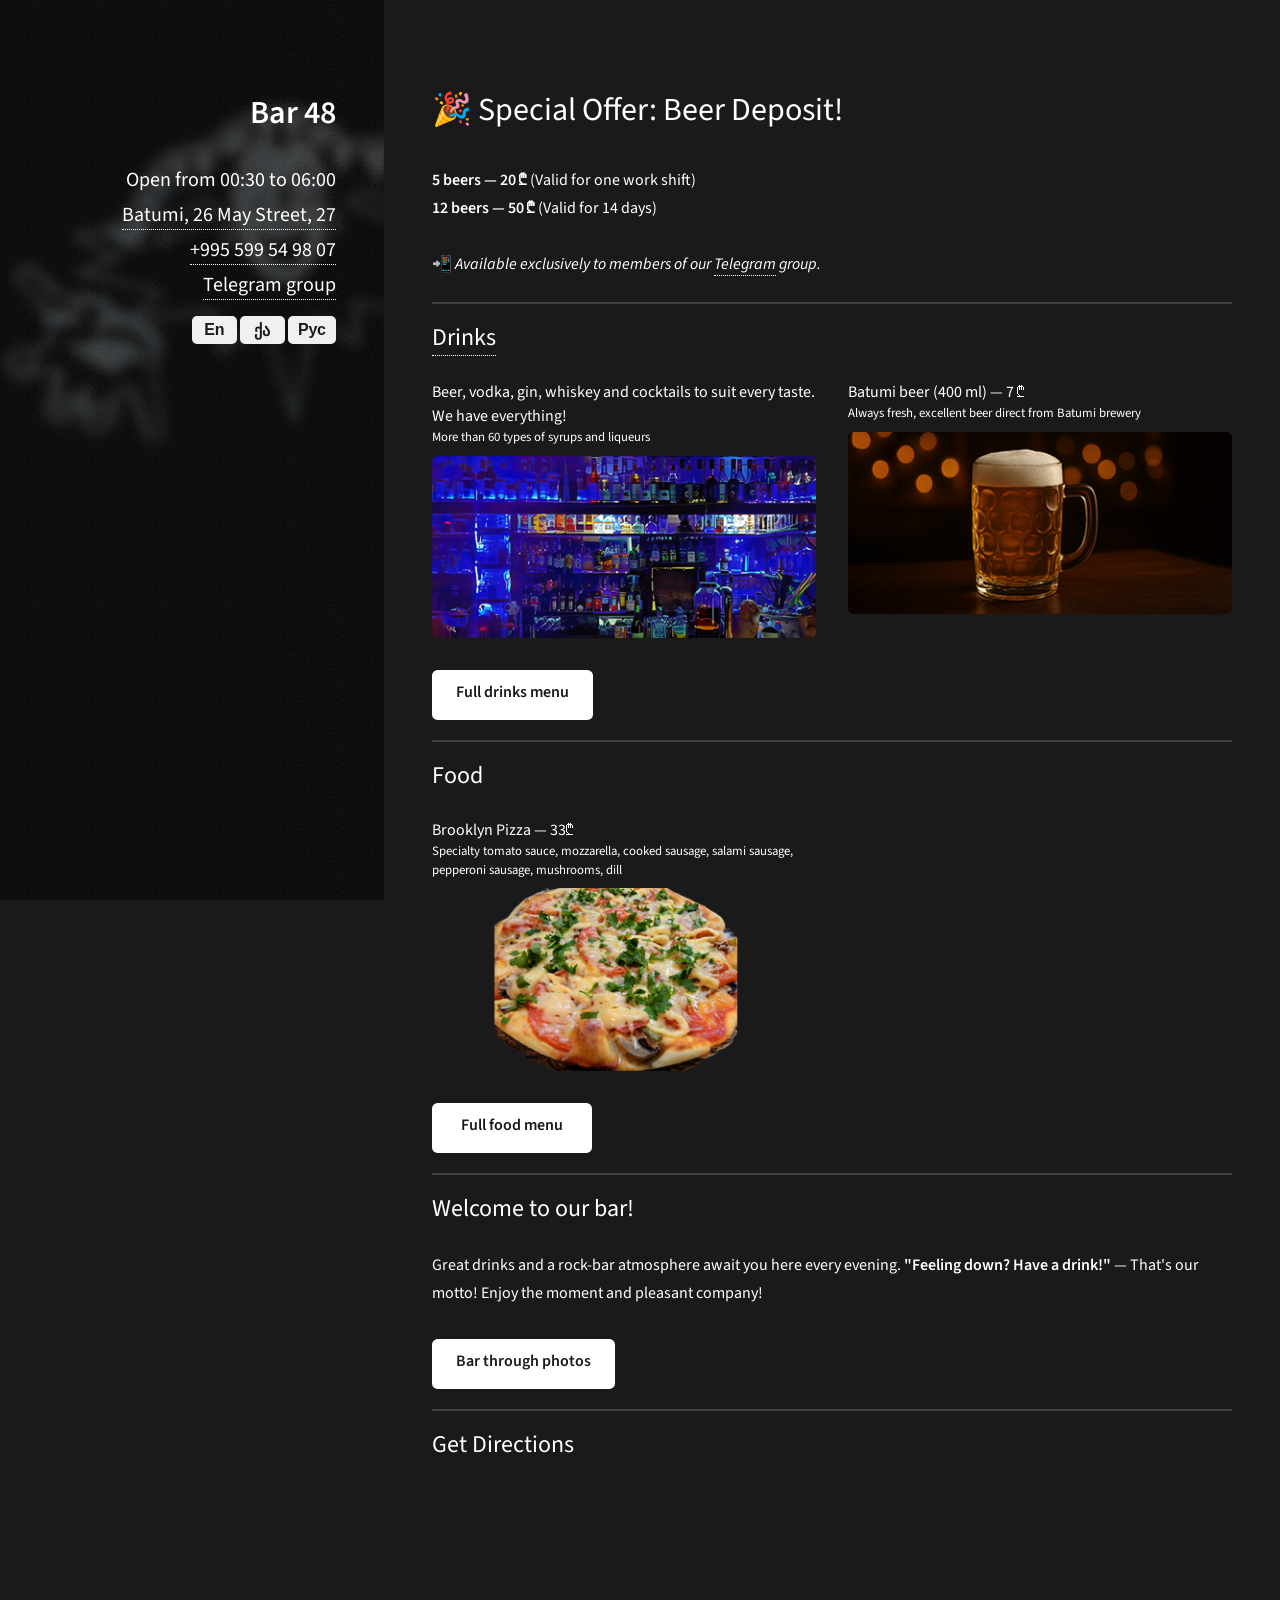
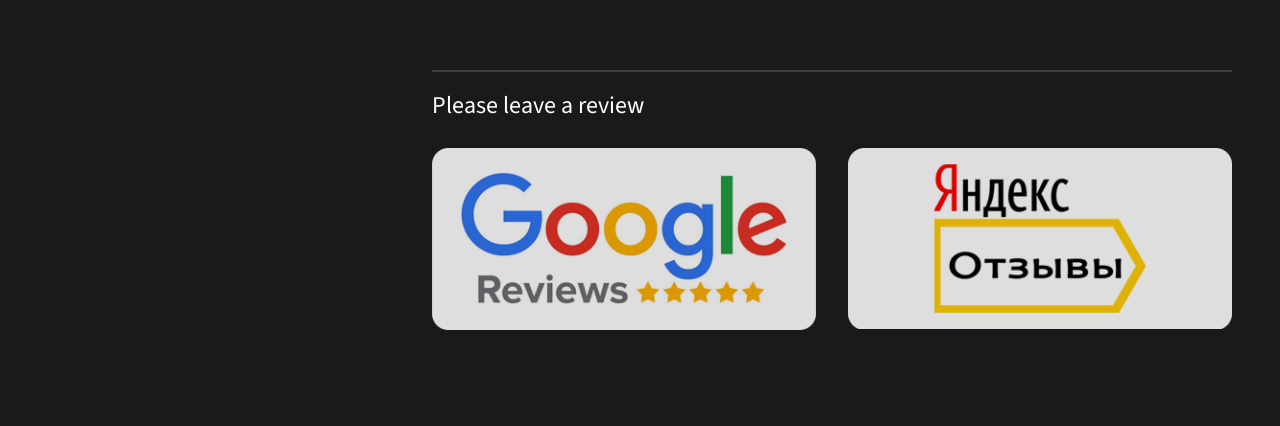
==== index.html @ 92ee1fda "update" ====
<!DOCTYPE HTML>
<!--
	Strata by HTML5 UP
	html5up.net | @ajlkn
	Free for personal and commercial use under the CCA 3.0 license (html5up.net/license)
-->
<html lang="en">
	<head>
		<meta name="description" content="Great drinks and a rock-bar atmosphere await you here every evening. Feeling down? Have a drink! — That's our motto! Enjoy the moment and pleasant company!" />
		<!-- Google tag (gtag.js) -->
		<script async src="https://www.googletagmanager.com/gtag/js?id=G-WJXPF8V3XT" loading="lazy"></script>
		<script>
			window.dataLayer = window.dataLayer || [];
  			function gtag(){dataLayer.push(arguments);}
  				gtag('js', new Date());

 			 gtag('config', 'G-WJXPF8V3XT');
		</script>
		<title data-i18n="bar48batumi">Bar 48 - Batumi</title>
		<meta charset="utf-8" />
		<meta name="viewport" content="width=device-width, initial-scale=1" />
		<link rel="stylesheet" href="assets/css/main.css" />
		<link type="Image" href="images/favicon.ico" rel="icon">
		
		<link rel="alternate" hreflang="en" href="https://bar48.ge">
	</head>
	<body class="is-preload">
<!-- Скрипт переключения -->
<script>
  function setLanguage(lang) {
    // Сохраняем язык в localStorage
    localStorage.setItem('language', lang);

    // Снимаем класс "active" со всех кнопок
    document.querySelectorAll('#language-switcher button').forEach(btn => {
      btn.classList.remove('active');
    });

    // Назначаем активную кнопку
    const activeBtn = document.getElementById(`btn-${lang}`);
    if (activeBtn) activeBtn.classList.add('active');

    // Обновляем содержимое, если функция существует
    if (typeof updateLanguageContent === 'function') {
      updateLanguageContent(lang);
    }
  }

  // При загрузке страницы — восстанавливаем язык
  document.addEventListener('DOMContentLoaded', function () {
    const savedLang = localStorage.getItem('language') || 'en';
    setLanguage(savedLang);
  });
</script>
		<!-- Header -->
			<header id="header">
				<div class="inner">
					<h1><strong><font size="6">Bar 48</font></strong></h1><br />
					<h1 data-i18n="open">Open from 00:30 to 06:00</h1>
					<h1 data-i18n="address"><a href="https://www.google.com/maps/place/%D0%91%D0%B0%D1%80+48/@41.6472818,41.6299166,17z/data=!4m6!3m5!1s0x4067877c6534400d:0x36e22db643766849!8m2!3d41.6474543!4d41.6323109!16s%2Fg%2F11rvh7wrxh" target="_blank">Batumi, 26 May Street, 27</a></h1>
						<h1><a href="tel:+995599549807">+995 599 54 98 07</a></h1>
						<h1 data-i18n="telegram"><a href="https://t.me/BAR48_Batumi" target="_blank">Telegram group</a></h1>
					<!-- Кнопки -->
 					   <button onclick="setLanguage('en')" id="btn-en">En</button>
 					   <button onclick="setLanguage('ka')" id="btn-ka">ქა</button>
 					   <button onclick="setLanguage('ru')" id="btn-ru">Рус</button>
				</div>
			</header>

		<!-- Main -->
			<div id="main">

				<!-- One -->
					

				<!-- Two -->
					<section id="one">
						<h1 data-i18n="offer">🎉 Special Offer: Beer Deposit!</h1><p data-i18n="offer2"><strong>5 beers — 20 ₾ </strong>(Valid for one work shift)<br><strong>12 beers — 50 ₾ </strong>(Valid for 14 days)<br><br>📲<i> Available exclusively to members of our <a href="https://t.me/BAR48_Batumi" target="_blank">Telegram</a> group.</i></p><hr>
						<h2 data-i18n="drinks"><a href="/drinks">Drinks</a></h2>
						<div class="row">
							<article class="col-6 col-12-xsmall work-item">
								<h3 data-i18n="beervodka"><font size="3">Beer, vodka, gin, whiskey and cocktails to suit every taste. We have everything!<p>More than 60 types of syrups and liqueurs</p></font></h3>
								<img src="images/bar.webp" class="image fit thumb" loading="lazy" decoding="async" alt="" />
							</article>
							<article class="col-6 col-12-xsmall work-item">
								<h3 data-i18n="beer"><font size="3">Batumi beer (400 ml) — 7 ₾<p>Always fresh, excellent beer direct from Batumi brewery</p></font></h3>
								<img src="images/beer.webp" class="image fit thumb" loading="lazy" decoding="async" alt="" />
							</article>
						</div>
						<ul class="actions">
							<li data-i18n="fulldrinks"><a href="/drinks" class="button">Full drinks menu</a></li>
						</ul><br /><hr>
						<h2 data-i18n="food"><a href="/drinks">Food</a></h2>
						<div class="row">
							<article class="col-6 col-12-xsmall work-item">
								<h3><font size="3">Brooklyn Pizza — 33₾<p>Specialty tomato sauce, mozzarella, cooked sausage, salami sausage, pepperoni sausage, mushrooms, dill</p></font></h3>
								<img src="images/bruklin.webp" class="image fit thumb" loading="lazy" decoding="async" alt="" />
							</article>
						</div>
						<ul class="actions">
							<li><a href="/food" class="button">Full food menu</a></li>
						</ul><br /><hr>
						<section id="two">
							<h2 data-i18n="welcome">Welcome to our bar!</h2>
						<p data-i18n="great">Great drinks and a rock-bar atmosphere await you here every evening. <b>"Feeling down? Have a drink!"</b> — That's our motto! Enjoy the moment and pleasant company!</p>
						<ul class="actions">
							<li data-i18n="photos"><a href="/photos" class="button">Bar through photos</a></li>
						</ul><br />
						</section><hr>
						<!--<h2>Promotions</h2>
						<div class="row">
							<article class="col-6 col-12-xsmall work-item">
								<h3><font size="3">Beer (one tankard) + tilapia fish — 10₾</font></h3>
								<img src="images/tilapia.webp" class="image fit thumb" loading="lazy" decoding="async" alt="" />
							</article>
							<article class="col-6 col-12-xsmall work-item">
								<h3><font size="3">Beer + chicken wings (3 pcs) — 12₾</font></h3>
								<img src="images/chicken-wings+beer.webp" class="image fit thumb" loading="lazy" decoding="async" alt="" />
							</article>
							<article class="col-6 col-12-xsmall work-item">
								<h3><font size="3">Beer + pork steak — 12₾</font></h3>
								<img src="images/pork-steak+beer.webp" class="image fit thumb" loading="lazy" decoding="async" alt="" />
							</article>
							<article class="col-6 col-12-xsmall work-item">
								<h3><font size="3">Beer + Chicken legs — 15₾</font></h3>
								<img src="images/beer+legs.webp" class="image fit thumb" loading="lazy" decoding="async" alt="" />
							</article>
						</div><p></p><hr><p></p>-->
						<h2 data-i18n="getdirections">Get Directions</h2>
						<div id="map"></div>
						<p></p><hr><h2 data-i18n="pleaseleaveareview">Please leave a review</h2>
						<div class="row">
							<script>
							function openGoogleMaps(event) {
								event.preventDefault(); // Предотвращаем стандартный переход

								if (/Android|iPhone|iPad/i.test(navigator.userAgent)) {
									// Если мобильное устройство, пробуем открыть приложение
									window.location.href = "https://maps.app.goo.gl/VGhTZVqB5AjMxYQJ9";
								} else {
									// Если ПК, открываем веб-страницу в новой вкладке
									window.open("https://maps.app.goo.gl/VGhTZVqB5AjMxYQJ9", "_blank");
								}
							}
							</script>

							<article class="col-6 col-12-xsmall work-item">
								<a href="https://maps.app.goo.gl/VGhTZVqB5AjMxYQJ9" onclick="openGoogleMaps(event);">
									<img src="/images/google.webp" class="image fit thumb" loading="lazy" decoding="async" alt="Google Maps" />
								</a>
							</article>
							<script>
							function openYandexMaps(event) {
								event.preventDefault();

								if (/Android|iPhone|iPad/i.test(navigator.userAgent)) {
									window.location.href = "https://yandex.com.ge/maps/-/CHGJjGn7";
								} else {
									window.open("https://yandex.com.ge/maps/-/CHGJjGn7", "_blank");
								}
							}
							</script>

							<article class="col-6 col-12-xsmall work-item">
								<a href="https://yandex.com.ge/maps/-/CHGJjGn7" onclick="openYandexMaps(event);">
									<img src="/images/yandex.webp" class="image fit thumb" loading="lazy" decoding="async" alt="Яндекс Карты" />
								</a>
							</article>
						</div>
					</section>
				<!-- Four -->
				<!--
					<section id="four">
						<h2>Elements</h2>

						<section>
							<h4>Text</h4>
							<p>This is <b>bold</b> and this is <strong>strong</strong>. This is <i>italic</i> and this is <em>emphasized</em>.
							This is <sup>superscript</sup> text and this is <sub>subscript</sub> text.
							This is <u>underlined</u> and this is code: <code>for (;;) { ... }</code>. Finally, <a href="#">this is a link</a>.</p>
							<hr />
							<header>
								<h4>Heading with a Subtitle</h4>
								<p>Lorem ipsum dolor sit amet nullam id egestas urna aliquam</p>
							</header>
							<p>Nunc lacinia ante nunc ac lobortis. Interdum adipiscing gravida odio porttitor sem non mi integer non faucibus ornare mi ut ante amet placerat aliquet. Volutpat eu sed ante lacinia sapien lorem accumsan varius montes viverra nibh in adipiscing blandit tempus accumsan.</p>
							<header>
								<h5>Heading with a Subtitle</h5>
								<p>Lorem ipsum dolor sit amet nullam id egestas urna aliquam</p>
							</header>
							<p>Nunc lacinia ante nunc ac lobortis. Interdum adipiscing gravida odio porttitor sem non mi integer non faucibus ornare mi ut ante amet placerat aliquet. Volutpat eu sed ante lacinia sapien lorem accumsan varius montes viverra nibh in adipiscing blandit tempus accumsan.</p>
							<hr />
							<h2>Heading Level 2</h2>
							<h3>Heading Level 3</h3>
							<h4>Heading Level 4</h4>
							<h5>Heading Level 5</h5>
							<h6>Heading Level 6</h6>
							<hr />
							<h5>Blockquote</h5>
							<blockquote>Fringilla nisl. Donec accumsan interdum nisi, quis tincidunt felis sagittis eget tempus euismod. Vestibulum ante ipsum primis in faucibus vestibulum. Blandit adipiscing eu felis iaculis volutpat ac adipiscing accumsan faucibus. Vestibulum ante ipsum primis in faucibus lorem ipsum dolor sit amet nullam adipiscing eu felis.</blockquote>
							<h5>Preformatted</h5>
							<pre><code>i = 0;

while (!deck.isInOrder()) {
print 'Iteration ' + i;
deck.shuffle();
i++;
}

print 'It took ' + i + ' iterations to sort the deck.';</code></pre>
						</section>

						<section>
							<h4>Lists</h4>
							<div class="row">
								<div class="col-6 col-12-xsmall">
									<h5>Unordered</h5>
									<ul>
										<li>Dolor pulvinar etiam magna etiam.</li>
										<li>Sagittis adipiscing lorem eleifend.</li>
										<li>Felis enim feugiat dolore viverra.</li>
									</ul>
									<h5>Alternate</h5>
									<ul class="alt">
										<li>Dolor pulvinar etiam magna etiam.</li>
										<li>Sagittis adipiscing lorem eleifend.</li>
										<li>Felis enim feugiat dolore viverra.</li>
									</ul>
								</div>
								<div class="col-6 col-12-xsmall">
									<h5>Ordered</h5>
									<ol>
										<li>Dolor pulvinar etiam magna etiam.</li>
										<li>Etiam vel felis at lorem sed viverra.</li>
										<li>Felis enim feugiat dolore viverra.</li>
										<li>Dolor pulvinar etiam magna etiam.</li>
										<li>Etiam vel felis at lorem sed viverra.</li>
										<li>Felis enim feugiat dolore viverra.</li>
									</ol>
									<h5>Icons</h5>
									<ul class="icons">
										<li><a href="#" class="icon brands fa-twitter"><span class="label">Twitter</span></a></li>
										<li><a href="#" class="icon brands fa-facebook-f"><span class="label">Facebook</span></a></li>
										<li><a href="#" class="icon brands fa-instagram"><span class="label">Instagram</span></a></li>
										<li><a href="#" class="icon brands fa-github"><span class="label">Github</span></a></li>
										<li><a href="#" class="icon brands fa-dribbble"><span class="label">Dribbble</span></a></li>
										<li><a href="#" class="icon brands fa-tumblr"><span class="label">Tumblr</span></a></li>
									</ul>
								</div>
							</div>
							<h5>Actions</h5>
							<ul class="actions">
								<li><a href="#" class="button primary">Default</a></li>
								<li><a href="#" class="button">Default</a></li>
							</ul>
							<ul class="actions small">
								<li><a href="#" class="button primary small">Small</a></li>
								<li><a href="#" class="button small">Small</a></li>
							</ul>
							<div class="row">
								<div class="col-6 col-12-small">
									<ul class="actions stacked">
										<li><a href="#" class="button primary">Default</a></li>
										<li><a href="#" class="button">Default</a></li>
									</ul>
								</div>
								<div class="col-6 col-12-small">
									<ul class="actions stacked">
										<li><a href="#" class="button primary small">Small</a></li>
										<li><a href="#" class="button small">Small</a></li>
									</ul>
								</div>
								<div class="col-6 col-12-small">
									<ul class="actions stacked">
										<li><a href="#" class="button primary fit">Default</a></li>
										<li><a href="#" class="button fit">Default</a></li>
									</ul>
								</div>
								<div class="col-6 col-12-small">
									<ul class="actions stacked">
										<li><a href="#" class="button primary small fit">Small</a></li>
										<li><a href="#" class="button small fit">Small</a></li>
									</ul>
								</div>
							</div>
						</section>

						<section>
							<h4>Table</h4>
							<h5>Default</h5>
							<div class="table-wrapper">
								<table>
									<thead>
										<tr>
											<th>Name</th>
											<th>Description</th>
											<th>Price</th>
										</tr>
									</thead>
									<tbody>
										<tr>
											<td>Item One</td>
											<td>Ante turpis integer aliquet porttitor.</td>
											<td>29.99</td>
										</tr>
										<tr>
											<td>Item Two</td>
											<td>Vis ac commodo adipiscing arcu aliquet.</td>
											<td>19.99</td>
										</tr>
										<tr>
											<td>Item Three</td>
											<td> Morbi faucibus arcu accumsan lorem.</td>
											<td>29.99</td>
										</tr>
										<tr>
											<td>Item Four</td>
											<td>Vitae integer tempus condimentum.</td>
											<td>19.99</td>
										</tr>
										<tr>
											<td>Item Five</td>
											<td>Ante turpis integer aliquet porttitor.</td>
											<td>29.99</td>
										</tr>
									</tbody>
									<tfoot>
										<tr>
											<td colspan="2"></td>
											<td>100.00</td>
										</tr>
									</tfoot>
								</table>
							</div>

							<h5>Alternate</h5>
							<div class="table-wrapper">
								<table class="alt">
									<thead>
										<tr>
											<th>Name</th>
											<th>Description</th>
											<th>Price</th>
										</tr>
									</thead>
									<tbody>
										<tr>
											<td>Item One</td>
											<td>Ante turpis integer aliquet porttitor.</td>
											<td>29.99</td>
										</tr>
										<tr>
											<td>Item Two</td>
											<td>Vis ac commodo adipiscing arcu aliquet.</td>
											<td>19.99</td>
										</tr>
										<tr>
											<td>Item Three</td>
											<td> Morbi faucibus arcu accumsan lorem.</td>
											<td>29.99</td>
										</tr>
										<tr>
											<td>Item Four</td>
											<td>Vitae integer tempus condimentum.</td>
											<td>19.99</td>
										</tr>
										<tr>
											<td>Item Five</td>
											<td>Ante turpis integer aliquet porttitor.</td>
											<td>29.99</td>
										</tr>
									</tbody>
									<tfoot>
										<tr>
											<td colspan="2"></td>
											<td>100.00</td>
										</tr>
									</tfoot>
								</table>
							</div>
						</section>

						<section>
							<h4>Buttons</h4>
							<ul class="actions">
								<li><a href="#" class="button primary">Primary</a></li>
								<li><a href="#" class="button">Default</a></li>
							</ul>
							<ul class="actions">
								<li><a href="#" class="button large">Large</a></li>
								<li><a href="#" class="button">Default</a></li>
								<li><a href="#" class="button small">Small</a></li>
							</ul>
							<ul class="actions fit">
								<li><a href="#" class="button primary fit">Fit</a></li>
								<li><a href="#" class="button fit">Fit</a></li>
							</ul>
							<ul class="actions fit small">
								<li><a href="#" class="button primary fit small">Fit + Small</a></li>
								<li><a href="#" class="button fit small">Fit + Small</a></li>
							</ul>
							<ul class="actions">
								<li><a href="#" class="button primary icon solid fa-download">Icon</a></li>
								<li><a href="#" class="button icon solid fa-download">Icon</a></li>
							</ul>
							<ul class="actions">
								<li><span class="button primary disabled">Primary</span></li>
								<li><span class="button disabled">Default</span></li>
							</ul>
						</section>

						<section>
							<h4>Form</h4>
							<form method="post" action="#">
								<div class="row gtr-uniform gtr-50">
									<div class="col-6 col-12-xsmall">
										<input type="text" name="demo-name" id="demo-name" value="" placeholder="Name" />
									</div>
									<div class="col-6 col-12-xsmall">
										<input type="email" name="demo-email" id="demo-email" value="" placeholder="Email" />
									</div>
									<div class="col-12">
										<select name="demo-category" id="demo-category">
											<option value="">- Category -</option>
											<option value="1">Manufacturing</option>
											<option value="1">Shipping</option>
											<option value="1">Administration</option>
											<option value="1">Human Resources</option>
										</select>
									</div>
									<div class="col-4 col-12-small">
										<input type="radio" id="demo-priority-low" name="demo-priority" checked>
										<label for="demo-priority-low">Low Priority</label>
									</div>
									<div class="col-4 col-12-small">
										<input type="radio" id="demo-priority-normal" name="demo-priority">
										<label for="demo-priority-normal">Normal Priority</label>
									</div>
									<div class="col-4 col-12-small">
										<input type="radio" id="demo-priority-high" name="demo-priority">
										<label for="demo-priority-high">High Priority</label>
									</div>
									<div class="col-6 col-12-small">
										<input type="checkbox" id="demo-copy" name="demo-copy">
										<label for="demo-copy">Email me a copy of this message</label>
									</div>
									<div class="col-6 col-12-small">
										<input type="checkbox" id="demo-human" name="demo-human" checked>
										<label for="demo-human">I am a human and not a robot</label>
									</div>
									<div class="col-12">
										<textarea name="demo-message" id="demo-message" placeholder="Enter your message" rows="6"></textarea>
									</div>
									<div class="col-12">
										<ul class="actions">
											<li><input type="submit" value="Send Message" class="primary" /></li>
											<li><input type="reset" value="Reset" /></li>
										</ul>
									</div>
								</div>
							</form>
						</section>

						<section>
							<h4>Image</h4>
							<h5>Fit</h5>
							<div class="box alt">
								<div class="row gtr-50 gtr-uniform">
									<div class="col-12"><span class="image fit"><img src="images/fulls/05.jpg" alt="" /></span></div>
									<div class="col-4"><span class="image fit"><img src="images/thumbs/01.jpg" alt="" /></span></div>
									<div class="col-4"><span class="image fit"><img src="images/thumbs/02.jpg" alt="" /></span></div>
									<div class="col-4"><span class="image fit"><img src="images/thumbs/03.jpg" alt="" /></span></div>
									<div class="col-4"><span class="image fit"><img src="images/thumbs/04.jpg" alt="" /></span></div>
									<div class="col-4"><span class="image fit"><img src="images/thumbs/05.jpg" alt="" /></span></div>
									<div class="col-4"><span class="image fit"><img src="images/thumbs/06.jpg" alt="" /></span></div>
									<div class="col-4"><span class="image fit"><img src="images/thumbs/03.jpg" alt="" /></span></div>
									<div class="col-4"><span class="image fit"><img src="images/thumbs/02.jpg" alt="" /></span></div>
									<div class="col-4"><span class="image fit"><img src="images/thumbs/01.jpg" alt="" /></span></div>
								</div>
							</div>
							<h5>Left &amp; Right</h5>
							<p><span class="image left"><img src="images/avatar.jpg" alt="" /></span>Fringilla nisl. Donec accumsan interdum nisi, quis tincidunt felis sagittis eget. tempus euismod. Vestibulum ante ipsum primis in faucibus vestibulum. Blandit adipiscing eu felis iaculis volutpat ac adipiscing accumsan eu faucibus. Integer ac pellentesque praesent tincidunt felis sagittis eget. tempus euismod. Vestibulum ante ipsum primis in faucibus vestibulum. Blandit adipiscing eu felis iaculis volutpat ac adipiscing accumsan eu faucibus. Integer ac pellentesque praesent. Donec accumsan interdum nisi, quis tincidunt felis sagittis eget. tempus euismod. Vestibulum ante ipsum primis in faucibus vestibulum. Blandit adipiscing eu felis iaculis volutpat ac adipiscing accumsan eu faucibus. Integer ac pellentesque praesent tincidunt felis sagittis eget. tempus euismod. Vestibulum ante ipsum primis in faucibus vestibulum. Blandit adipiscing eu felis iaculis volutpat ac adipiscing accumsan eu faucibus. Integer ac pellentesque praesent.</p>
							<p><span class="image right"><img src="images/avatar.jpg" alt="" /></span>Fringilla nisl. Donec accumsan interdum nisi, quis tincidunt felis sagittis eget. tempus euismod. Vestibulum ante ipsum primis in faucibus vestibulum. Blandit adipiscing eu felis iaculis volutpat ac adipiscing accumsan eu faucibus. Integer ac pellentesque praesent tincidunt felis sagittis eget. tempus euismod. Vestibulum ante ipsum primis in faucibus vestibulum. Blandit adipiscing eu felis iaculis volutpat ac adipiscing accumsan eu faucibus. Integer ac pellentesque praesent. Donec accumsan interdum nisi, quis tincidunt felis sagittis eget. tempus euismod. Vestibulum ante ipsum primis in faucibus vestibulum. Blandit adipiscing eu felis iaculis volutpat ac adipiscing accumsan eu faucibus. Integer ac pellentesque praesent tincidunt felis sagittis eget. tempus euismod. Vestibulum ante ipsum primis in faucibus vestibulum. Blandit adipiscing eu felis iaculis volutpat ac adipiscing accumsan eu faucibus. Integer ac pellentesque praesent.</p>
						</section>

					</section>
				-->

			</div>
				<!-- Footer -->
			<footer id="footer">
				<div class="inner">
					<ul class="icons">				
					</ul>
				</div>
			</footer>
		<!-- Scripts -->
			<script src="assets/js/jquery.min.js"></script>
			<script src="assets/js/jquery.poptrox.min.js"></script>
			<script src="assets/js/browser.min.js"></script>
			<script src="assets/js/breakpoints.min.js"></script>
			<script src="assets/js/util.js"></script>
			<script src="assets/js/main.js"></script>
		<script src="lang.js"></script>
		<script>
 			 initLang();
		</script>
	</body>
</html>
---- assets/css/main.css ----
@import url("fontawesome-all.min.css");
@import url("https://fonts.googleapis.com/css?family=Source+Sans+Pro:400,400italic&display=swap");

/*
	Strata by HTML5 UP
	html5up.net | @ajlkn
	Free for personal and commercial use under the CCA 3.0 license (html5up.net/license)
*/

html, body, div, span, applet, object,
iframe, h1, h2, h3, h4, h5, h6, p, blockquote,
pre, a, abbr, acronym, address, big, cite,
code, del, dfn, em, img, ins, kbd, q, s, samp,
small, strike, strong, sub, sup, tt, var, b,
u, i, center, dl, dt, dd, ol, ul, li, fieldset,
form, label, legend, table, caption, tbody,
tfoot, thead, tr, th, td, article, aside,
canvas, details, embed, figure, figcaption,
footer, header, hgroup, menu, nav, output, ruby,
section, summary, time, mark, audio, video {
	margin: 0;
	padding: 0;
	border: 0;
	font-size: 100%;
	font: inherit;
	vertical-align: baseline;}

article, aside, details, figcaption, figure,
footer, header, hgroup, menu, nav, section {
	display: block;}

body {
	line-height: 1;
}

ol, ul {
	list-style: none;
}

blockquote, q {
	quotes: none;
}

	blockquote:before, blockquote:after, q:before, q:after {
		content: '';
		content: none;
	}

table {
	border-collapse: collapse;
	border-spacing: 0;
}

body {
	-webkit-text-size-adjust: none;
}

mark {
	background-color: transparent;
	color: inherit;
}

input::-moz-focus-inner {
	border: 0;
	padding: 0;
}

input, select, textarea {
	-moz-appearance: none;
	-webkit-appearance: none;
	-ms-appearance: none;
	appearance: none;
}

/* Basic */

	html {
		box-sizing: border-box;
	}

	*, *:before, *:after {
		box-sizing: inherit;
	}

	body {
		background: #1a1a1a;
	}

		body.is-preload *, body.is-preload *:before, body.is-preload *:after {
			-moz-animation: none !important;
			-webkit-animation: none !important;
			-ms-animation: none !important;
			animation: none !important;
			-moz-transition: none !important;
			-webkit-transition: none !important;
			-ms-transition: none !important;
			transition: none !important;
		}

	body, input, select, textarea {
		color: #ffffff;
		font-family: "Source Sans Pro", Helvetica, sans-serif;
		font-size: 16pt;
		font-weight: 400;
		line-height: 1.75em;
	}

	a {
		-moz-transition: color 0.2s ease-in-out, border-color 0.2s ease-in-out;
		-webkit-transition: color 0.2s ease-in-out, border-color 0.2s ease-in-out;
		-ms-transition: color 0.2s ease-in-out, border-color 0.2s ease-in-out;
		transition: color 0.2s ease-in-out, border-color 0.2s ease-in-out;
		border-bottom: dotted 1px;
		color: #ffffff;
		text-decoration: none;
	}

		a:hover {
			border-bottom-color: transparent;
			color: #ffffff !important;
			text-decoration: none;
		}

	strong, b {
		color: #ffffff;
		font-weight: 600;
	}

	em, i {
		font-style: italic;
	}

	p {
		margin: 0 0 2em 0;
	}

	h1, h2, h3, h4, h5, h6 {
		color: #ffffff;
		font-weight: 400;
		line-height: 1em;
		margin: 0 0 1em 0;
	}

		h1 a, h2 a, h3 a, h4 a, h5 a, h6 a {
			color: inherit;
			text-decoration: none;
		}

	h1 {
		font-size: 2em;
		line-height: 1.5em;
		margin-top: -0.3em;
	}

	h2 {
		font-size: 1.5em;
		line-height: 1.5em;
	}

	h3 {
		font-size: 1.25em;
		line-height: 1.5em;
	}

	h4 {
		font-size: 1.1em;
		line-height: 1.5em;
	}

	h5 {
		font-size: 0.9em;
		line-height: 1.5em;
	}

	h6 {
		font-size: 0.7em;
		line-height: 1.5em;
	}

	sub {
		font-size: 0.8em;
		position: relative;
		top: 0.5em;
	}

	sup {
		font-size: 0.8em;
		position: relative;
		top: -0.5em;
	}

	hr {
		border: 0;
		border-bottom: solid 2px #3f3f3f;
		margin-top: -0.5em;
   		margin-bottom: 1em;
	}

		hr.major {
			margin: 3em 0;
		}

	blockquote {
		border-left: solid 6px #efefef;
		font-style: italic;
		margin: 0 0 2em 0;
		padding: 0.5em 0 0.5em 1.5em;
	}

	code {
		background: #f7f7f7;
		border-radius: 0.35em;
		border: solid 2px #efefef;
		font-family: "Courier New", monospace;
		font-size: 0.9em;
		margin: 0 0.25em;
		padding: 0.25em 0.65em;
	}

	pre {
		-webkit-overflow-scrolling: touch;
		font-family: "Courier New", monospace;
		font-size: 0.9em;
		margin: 0 0 2em 0;
	}

		pre code {
			display: block;
			line-height: 1.75em;
			padding: 1em 1.5em;
			overflow-x: auto;
		}

	.align-left {
		text-align: left;
	}

	.align-center {
		text-align: center;
	}

	.align-right {
		text-align: right;
	}

/* Container */

	.container {
		margin: 0 auto;
		max-width: calc(100% - 4em);
		width: 100%;
	}

		.container.xsmall {
			width: 25%;
		}

		.container.small {
			width: 50%;
		}

		.container.medium {
			width: 75%;
		}

		.container.large {
			width: 125%;
		}

		.container.xlarge {
			width: 150%;
		}

		.container.max {
			width: 100%;
		}

		@media screen and (max-width: 980px) {

			.container {
				width: 100% !important;
				max-width: 100% !important;
			}

		}

		@media screen and (max-width: 480px) {

			.container {
				max-width: calc(100% - 3em);
			}

		}

/* Row */

	.row {
		display: flex;
		flex-wrap: wrap;
		box-sizing: border-box;
		align-items: stretch;
	}

		.row > * {
			box-sizing: border-box;
		}

		.row.gtr-uniform > * > :last-child {
			margin-bottom: 0;
		}

		.row.aln-left {
			justify-content: flex-start;
		}

		.row.aln-center {
			justify-content: center;
		}

		.row.aln-right {
			justify-content: flex-end;
		}

		.row.aln-top {
			align-items: flex-start;
		}

		.row.aln-middle {
			align-items: center;
		}

		.row.aln-bottom {
			align-items: flex-end;
		}

		.row > .imp {
			order: -1;
		}

		.row > .col-1 {
			width: 8.33333%;
		}

		.row > .off-1 {
			margin-left: 8.33333%;
		}

		.row > .col-2 {
			width: 16.66667%;
		}

		.row > .off-2 {
			margin-left: 16.66667%;
		}

		.row > .col-3 {
			width: 25%;
		}

		.row > .off-3 {
			margin-left: 25%;
		}

		.row > .col-4 {
			width: 33.33333%;
		}

		.row > .off-4 {
			margin-left: 33.33333%;
		}

		.row > .col-5 {
			width: 41.66667%;
		}

		.row > .off-5 {
			margin-left: 41.66667%;
		}

		.row > .col-6 {
			width: 50%;
		}

		.row > .off-6 {
			margin-left: 50%;
		}

		.row > .col-7 {
			width: 58.33333%;
		}

		.row > .off-7 {
			margin-left: 58.33333%;
		}

		.row > .col-8 {
			width: 66.66667%;
		}

		.row > .off-8 {
			margin-left: 66.66667%;
		}

		.row > .col-9 {
			width: 75%;
		}

		.row > .off-9 {
			margin-left: 75%;
		}

		.row > .col-10 {
			width: 83.33333%;
		}

		.row > .off-10 {
			margin-left: 83.33333%;
		}

		.row > .col-11 {
			width: 91.66667%;
		}

		.row > .off-11 {
			margin-left: 91.66667%;
		}

		.row > .col-12 {
			width: 100%;
		}

		.row > .off-12 {
			margin-left: 100%;
		}

		.row.gtr-0 {
			margin-top: 0;
			margin-left: 0em;
		}

			.row.gtr-0 > * {
				padding: 0 0 0 0em;
			}

			.row.gtr-0.gtr-uniform {
				margin-top: 0em;
			}

				.row.gtr-0.gtr-uniform > * {
					padding-top: 0em;
				}

		.row.gtr-25 {
			margin-top: 0;
			margin-left: -0.625em;
		}

			.row.gtr-25 > * {
				padding: 0 0 0 0.625em;
			}

			.row.gtr-25.gtr-uniform {
				margin-top: -0.625em;
			}

				.row.gtr-25.gtr-uniform > * {
					padding-top: 0.625em;
				}

		.row.gtr-50 {
			margin-top: 0;
			margin-left: -1.25em;
		}

			.row.gtr-50 > * {
				padding: 0 0 0 1.25em;
			}

			.row.gtr-50.gtr-uniform {
				margin-top: -1.25em;
			}

				.row.gtr-50.gtr-uniform > * {
					padding-top: 1.25em;
				}

		.row {
			margin-top: 0;
			margin-left: -2.5em;
		}

			.row > * {
				padding: 0 0 0 2.5em;
			}

			.row.gtr-uniform {
				margin-top: -2.5em;
			}

				.row.gtr-uniform > * {
					padding-top: 2.5em;
				}

		.row.gtr-150 {
			margin-top: 0;
			margin-left: -3.75em;
		}

			.row.gtr-150 > * {
				padding: 0 0 0 3.75em;
			}

			.row.gtr-150.gtr-uniform {
				margin-top: -3.75em;
			}

				.row.gtr-150.gtr-uniform > * {
					padding-top: 3.75em;
				}

		.row.gtr-200 {
			margin-top: 0;
			margin-left: -5em;
		}

			.row.gtr-200 > * {
				padding: 0 0 0 5em;
			}

			.row.gtr-200.gtr-uniform {
				margin-top: -5em;
			}

				.row.gtr-200.gtr-uniform > * {
					padding-top: 5em;
				}

		@media screen and (max-width: 1800px) {

			.row {
				display: flex;
				flex-wrap: wrap;
				box-sizing: border-box;
				align-items: stretch;
			}

				.row > * {
					box-sizing: border-box;
				}

				.row.gtr-uniform > * > :last-child {
					margin-bottom: 0;
				}

				.row.aln-left {
					justify-content: flex-start;
				}

				.row.aln-center {
					justify-content: center;
				}

				.row.aln-right {
					justify-content: flex-end;
				}

				.row.aln-top {
					align-items: flex-start;
				}

				.row.aln-middle {
					align-items: center;
				}

				.row.aln-bottom {
					align-items: flex-end;
				}

				.row > .imp-xlarge {
					order: -1;
				}

				.row > .col-1-xlarge {
					width: 8.33333%;
				}

				.row > .off-1-xlarge {
					margin-left: 8.33333%;
				}

				.row > .col-2-xlarge {
					width: 16.66667%;
				}

				.row > .off-2-xlarge {
					margin-left: 16.66667%;
				}

				.row > .col-3-xlarge {
					width: 25%;
				}

				.row > .off-3-xlarge {
					margin-left: 25%;
				}

				.row > .col-4-xlarge {
					width: 33.33333%;
				}

				.row > .off-4-xlarge {
					margin-left: 33.33333%;
				}

				.row > .col-5-xlarge {
					width: 41.66667%;
				}

				.row > .off-5-xlarge {
					margin-left: 41.66667%;
				}

				.row > .col-6-xlarge {
					width: 50%;
				}

				.row > .off-6-xlarge {
					margin-left: 50%;
				}

				.row > .col-7-xlarge {
					width: 58.33333%;
				}

				.row > .off-7-xlarge {
					margin-left: 58.33333%;
				}

				.row > .col-8-xlarge {
					width: 66.66667%;
				}

				.row > .off-8-xlarge {
					margin-left: 66.66667%;
				}

				.row > .col-9-xlarge {
					width: 75%;
				}

				.row > .off-9-xlarge {
					margin-left: 75%;
				}

				.row > .col-10-xlarge {
					width: 83.33333%;
				}

				.row > .off-10-xlarge {
					margin-left: 83.33333%;
				}

				.row > .col-11-xlarge {
					width: 91.66667%;
				}

				.row > .off-11-xlarge {
					margin-left: 91.66667%;
				}

				.row > .col-12-xlarge {
					width: 100%;
				}

				.row > .off-12-xlarge {
					margin-left: 100%;
				}

				.row.gtr-0 {
					margin-top: 0;
					margin-left: 0em;
				}

					.row.gtr-0 > * {
						padding: 0 0 0 0em;
					}

					.row.gtr-0.gtr-uniform {
						margin-top: 0em;
					}

						.row.gtr-0.gtr-uniform > * {
							padding-top: 0em;
						}

				.row.gtr-25 {
					margin-top: 0;
					margin-left: -0.625em;
				}

					.row.gtr-25 > * {
						padding: 0 0 0 0.625em;
					}

					.row.gtr-25.gtr-uniform {
						margin-top: -0.625em;
					}

						.row.gtr-25.gtr-uniform > * {
							padding-top: 0.625em;
						}

				.row.gtr-50 {
					margin-top: 0;
					margin-left: -1.25em;
				}

					.row.gtr-50 > * {
						padding: 0 0 0 1.25em;
					}

					.row.gtr-50.gtr-uniform {
						margin-top: -1.25em;
					}

						.row.gtr-50.gtr-uniform > * {
							padding-top: 1.25em;
						}

				.row {
					margin-top: 0;
					margin-left: -2.5em;
				}

					.row > * {
						padding: 0 0 0 2.5em;
					}

					.row.gtr-uniform {
						margin-top: -2.5em;
					}

						.row.gtr-uniform > * {
							padding-top: 2.5em;
						}

				.row.gtr-150 {
					margin-top: 0;
					margin-left: -3.75em;
				}

					.row.gtr-150 > * {
						padding: 0 0 0 3.75em;
					}

					.row.gtr-150.gtr-uniform {
						margin-top: -3.75em;
					}

						.row.gtr-150.gtr-uniform > * {
							padding-top: 3.75em;
						}

				.row.gtr-200 {
					margin-top: 0;
					margin-left: -5em;
				}

					.row.gtr-200 > * {
						padding: 0 0 0 5em;
					}

					.row.gtr-200.gtr-uniform {
						margin-top: -5em;
					}

						.row.gtr-200.gtr-uniform > * {
							padding-top: 5em;
						}

		}

		@media screen and (max-width: 1280px) {

			.row {
				display: flex;
				flex-wrap: wrap;
				box-sizing: border-box;
				align-items: stretch;
			}

				.row > * {
					box-sizing: border-box;
				}

				.row.gtr-uniform > * > :last-child {
					margin-bottom: 0;
				}

				.row.aln-left {
					justify-content: flex-start;
				}

				.row.aln-center {
					justify-content: center;
				}

				.row.aln-right {
					justify-content: flex-end;
				}

				.row.aln-top {
					align-items: flex-start;
				}

				.row.aln-middle {
					align-items: center;
				}

				.row.aln-bottom {
					align-items: flex-end;
				}

				.row > .imp-large {
					order: -1;
				}

				.row > .col-1-large {
					width: 8.33333%;
				}

				.row > .off-1-large {
					margin-left: 8.33333%;
				}

				.row > .col-2-large {
					width: 16.66667%;
				}

				.row > .off-2-large {
					margin-left: 16.66667%;
				}

				.row > .col-3-large {
					width: 25%;
				}

				.row > .off-3-large {
					margin-left: 25%;
				}

				.row > .col-4-large {
					width: 33.33333%;
				}

				.row > .off-4-large {
					margin-left: 33.33333%;
				}

				.row > .col-5-large {
					width: 41.66667%;
				}

				.row > .off-5-large {
					margin-left: 41.66667%;
				}

				.row > .col-6-large {
					width: 50%;
				}

				.row > .off-6-large {
					margin-left: 50%;
				}

				.row > .col-7-large {
					width: 58.33333%;
				}

				.row > .off-7-large {
					margin-left: 58.33333%;
				}

				.row > .col-8-large {
					width: 66.66667%;
				}

				.row > .off-8-large {
					margin-left: 66.66667%;
				}

				.row > .col-9-large {
					width: 75%;
				}

				.row > .off-9-large {
					margin-left: 75%;
				}

				.row > .col-10-large {
					width: 83.33333%;
				}

				.row > .off-10-large {
					margin-left: 83.33333%;
				}

				.row > .col-11-large {
					width: 91.66667%;
				}

				.row > .off-11-large {
					margin-left: 91.66667%;
				}

				.row > .col-12-large {
					width: 100%;
				}

				.row > .off-12-large {
					margin-left: 100%;
				}

				.row.gtr-0 {
					margin-top: 0;
					margin-left: 0em;
				}

					.row.gtr-0 > * {
						padding: 0 0 0 0em;
					}

					.row.gtr-0.gtr-uniform {
						margin-top: 0em;
					}

						.row.gtr-0.gtr-uniform > * {
							padding-top: 0em;
						}

				.row.gtr-25 {
					margin-top: 0;
					margin-left: -0.5em;
				}

					.row.gtr-25 > * {
						padding: 0 0 0 0.5em;
					}

					.row.gtr-25.gtr-uniform {
						margin-top: -0.5em;
					}

						.row.gtr-25.gtr-uniform > * {
							padding-top: 0.5em;
						}

				.row.gtr-50 {
					margin-top: 0;
					margin-left: -1em;
				}

					.row.gtr-50 > * {
						padding: 0 0 0 1em;
					}

					.row.gtr-50.gtr-uniform {
						margin-top: -1em;
					}

						.row.gtr-50.gtr-uniform > * {
							padding-top: 1em;
						}

				.row {
					margin-top: 0;
					margin-left: -2em;
				}

					.row > * {
						padding: 0 0 0 2em;
					}

					.row.gtr-uniform {
						margin-top: -2em;
					}

						.row.gtr-uniform > * {
							padding-top: 2em;
						}

				.row.gtr-150 {
					margin-top: 0;
					margin-left: -3em;
				}

					.row.gtr-150 > * {
						padding: 0 0 0 3em;
					}

					.row.gtr-150.gtr-uniform {
						margin-top: -3em;
					}

						.row.gtr-150.gtr-uniform > * {
							padding-top: 3em;
						}

				.row.gtr-200 {
					margin-top: 0;
					margin-left: -4em;
				}

					.row.gtr-200 > * {
						padding: 0 0 0 4em;
					}

					.row.gtr-200.gtr-uniform {
						margin-top: -4em;
					}

						.row.gtr-200.gtr-uniform > * {
							padding-top: 4em;
						}

		}

		@media screen and (max-width: 980px) {

			.row {
				display: flex;
				flex-wrap: wrap;
				box-sizing: border-box;
				align-items: stretch;
			}

				.row > * {
					box-sizing: border-box;
				}

				.row.gtr-uniform > * > :last-child {
					margin-bottom: 0;
				}

				.row.aln-left {
					justify-content: flex-start;
				}

				.row.aln-center {
					justify-content: center;
				}

				.row.aln-right {
					justify-content: flex-end;
				}

				.row.aln-top {
					align-items: flex-start;
				}

				.row.aln-middle {
					align-items: center;
				}

				.row.aln-bottom {
					align-items: flex-end;
				}

				.row > .imp-medium {
					order: -1;
				}

				.row > .col-1-medium {
					width: 8.33333%;
				}

				.row > .off-1-medium {
					margin-left: 8.33333%;
				}

				.row > .col-2-medium {
					width: 16.66667%;
				}

				.row > .off-2-medium {
					margin-left: 16.66667%;
				}

				.row > .col-3-medium {
					width: 25%;
				}

				.row > .off-3-medium {
					margin-left: 25%;
				}

				.row > .col-4-medium {
					width: 33.33333%;
				}

				.row > .off-4-medium {
					margin-left: 33.33333%;
				}

				.row > .col-5-medium {
					width: 41.66667%;
				}

				.row > .off-5-medium {
					margin-left: 41.66667%;
				}

				.row > .col-6-medium {
					width: 50%;
				}

				.row > .off-6-medium {
					margin-left: 50%;
				}

				.row > .col-7-medium {
					width: 58.33333%;
				}

				.row > .off-7-medium {
					margin-left: 58.33333%;
				}

				.row > .col-8-medium {
					width: 66.66667%;
				}

				.row > .off-8-medium {
					margin-left: 66.66667%;
				}

				.row > .col-9-medium {
					width: 75%;
				}

				.row > .off-9-medium {
					margin-left: 75%;
				}

				.row > .col-10-medium {
					width: 83.33333%;
				}

				.row > .off-10-medium {
					margin-left: 83.33333%;
				}

				.row > .col-11-medium {
					width: 91.66667%;
				}

				.row > .off-11-medium {
					margin-left: 91.66667%;
				}

				.row > .col-12-medium {
					width: 100%;
				}

				.row > .off-12-medium {
					margin-left: 100%;
				}

				.row.gtr-0 {
					margin-top: 0;
					margin-left: 0em;
				}

					.row.gtr-0 > * {
						padding: 0 0 0 0em;
					}

					.row.gtr-0.gtr-uniform {
						margin-top: 0em;
					}

						.row.gtr-0.gtr-uniform > * {
							padding-top: 0em;
						}

				.row.gtr-25 {
					margin-top: 0;
					margin-left: -0.5em;
				}

					.row.gtr-25 > * {
						padding: 0 0 0 0.5em;
					}

					.row.gtr-25.gtr-uniform {
						margin-top: -0.5em;
					}

						.row.gtr-25.gtr-uniform > * {
							padding-top: 0.5em;
						}

				.row.gtr-50 {
					margin-top: 0;
					margin-left: -1em;
				}

					.row.gtr-50 > * {
						padding: 0 0 0 1em;
					}

					.row.gtr-50.gtr-uniform {
						margin-top: -1em;
					}

						.row.gtr-50.gtr-uniform > * {
							padding-top: 1em;
						}

				.row {
					margin-top: 0;
					margin-left: -2em;
				}

					.row > * {
						padding: 0 0 0 2em;
					}

					.row.gtr-uniform {
						margin-top: -2em;
					}

						.row.gtr-uniform > * {
							padding-top: 2em;
						}

				.row.gtr-150 {
					margin-top: 0;
					margin-left: -3em;
				}

					.row.gtr-150 > * {
						padding: 0 0 0 3em;
					}

					.row.gtr-150.gtr-uniform {
						margin-top: -3em;
					}

						.row.gtr-150.gtr-uniform > * {
							padding-top: 3em;
						}

				.row.gtr-200 {
					margin-top: 0;
					margin-left: -4em;
				}

					.row.gtr-200 > * {
						padding: 0 0 0 4em;
					}

					.row.gtr-200.gtr-uniform {
						margin-top: -4em;
					}

						.row.gtr-200.gtr-uniform > * {
							padding-top: 4em;
						}

		}

		@media screen and (max-width: 736px) {

			.row {
				display: flex;
				flex-wrap: wrap;
				box-sizing: border-box;
				align-items: stretch;
			}

				.row > * {
					box-sizing: border-box;
				}

				.row.gtr-uniform > * > :last-child {
					margin-bottom: 0;
				}

				.row.aln-left {
					justify-content: flex-start;
				}

				.row.aln-center {
					justify-content: center;
				}

				.row.aln-right {
					justify-content: flex-end;
				}

				.row.aln-top {
					align-items: flex-start;
				}

				.row.aln-middle {
					align-items: center;
				}

				.row.aln-bottom {
					align-items: flex-end;
				}

				.row > .imp-small {
					order: -1;
				}

				.row > .col-1-small {
					width: 8.33333%;
				}

				.row > .off-1-small {
					margin-left: 8.33333%;
				}

				.row > .col-2-small {
					width: 16.66667%;
				}

				.row > .off-2-small {
					margin-left: 16.66667%;
				}

				.row > .col-3-small {
					width: 25%;
				}

				.row > .off-3-small {
					margin-left: 25%;
				}

				.row > .col-4-small {
					width: 33.33333%;
				}

				.row > .off-4-small {
					margin-left: 33.33333%;
				}

				.row > .col-5-small {
					width: 41.66667%;
				}

				.row > .off-5-small {
					margin-left: 41.66667%;
				}

				.row > .col-6-small {
					width: 50%;
				}

				.row > .off-6-small {
					margin-left: 50%;
				}

				.row > .col-7-small {
					width: 58.33333%;
				}

				.row > .off-7-small {
					margin-left: 58.33333%;
				}

				.row > .col-8-small {
					width: 66.66667%;
				}

				.row > .off-8-small {
					margin-left: 66.66667%;
				}

				.row > .col-9-small {
					width: 75%;
				}

				.row > .off-9-small {
					margin-left: 75%;
				}

				.row > .col-10-small {
					width: 83.33333%;
				}

				.row > .off-10-small {
					margin-left: 83.33333%;
				}

				.row > .col-11-small {
					width: 91.66667%;
				}

				.row > .off-11-small {
					margin-left: 91.66667%;
				}

				.row > .col-12-small {
					width: 100%;
				}

				.row > .off-12-small {
					margin-left: 100%;
				}

				.row.gtr-0 {
					margin-top: 0;
					margin-left: 0em;
				}

					.row.gtr-0 > * {
						padding: 0 0 0 0em;
					}

					.row.gtr-0.gtr-uniform {
						margin-top: 0em;
					}

						.row.gtr-0.gtr-uniform > * {
							padding-top: 0em;
						}

				.row.gtr-25 {
					margin-top: 0;
					margin-left: -0.375em;
				}

					.row.gtr-25 > * {
						padding: 0 0 0 0.375em;
					}

					.row.gtr-25.gtr-uniform {
						margin-top: -0.375em;
					}

						.row.gtr-25.gtr-uniform > * {
							padding-top: 0.375em;
						}

				.row.gtr-50 {
					margin-top: 0;
					margin-left: -0.75em;
				}

					.row.gtr-50 > * {
						padding: 0 0 0 0.75em;
					}

					.row.gtr-50.gtr-uniform {
						margin-top: -0.75em;
					}

						.row.gtr-50.gtr-uniform > * {
							padding-top: 0.75em;
						}

				.row {
					margin-top: 0;
					margin-left: -1.5em;
				}

					.row > * {
						padding: 0 0 0 1.5em;
					}

					.row.gtr-uniform {
						margin-top: -1.5em;
					}

						.row.gtr-uniform > * {
							padding-top: 1.5em;
						}

				.row.gtr-150 {
					margin-top: 0;
					margin-left: -2.25em;
				}

					.row.gtr-150 > * {
						padding: 0 0 0 2.25em;
					}

					.row.gtr-150.gtr-uniform {
						margin-top: -2.25em;
					}

						.row.gtr-150.gtr-uniform > * {
							padding-top: 2.25em;
						}

				.row.gtr-200 {
					margin-top: 0;
					margin-left: -3em;
				}

					.row.gtr-200 > * {
						padding: 0 0 0 3em;
					}

					.row.gtr-200.gtr-uniform {
						margin-top: -3em;
					}

						.row.gtr-200.gtr-uniform > * {
							padding-top: 3em;
						}

		}

		@media screen and (max-width: 480px) {

			.row {
				display: flex;
				flex-wrap: wrap;
				box-sizing: border-box;
				align-items: stretch;
			}

				.row > * {
					box-sizing: border-box;
				}

				.row.gtr-uniform > * > :last-child {
					margin-bottom: 0;
				}

				.row.aln-left {
					justify-content: flex-start;
				}

				.row.aln-center {
					justify-content: center;
				}

				.row.aln-right {
					justify-content: flex-end;
				}

				.row.aln-top {
					align-items: flex-start;
				}

				.row.aln-middle {
					align-items: center;
				}

				.row.aln-bottom {
					align-items: flex-end;
				}

				.row > .imp-xsmall {
					order: -1;
				}

				.row > .col-1-xsmall {
					width: 8.33333%;
				}

				.row > .off-1-xsmall {
					margin-left: 8.33333%;
				}

				.row > .col-2-xsmall {
					width: 16.66667%;
				}

				.row > .off-2-xsmall {
					margin-left: 16.66667%;
				}

				.row > .col-3-xsmall {
					width: 25%;
				}

				.row > .off-3-xsmall {
					margin-left: 25%;
				}

				.row > .col-4-xsmall {
					width: 33.33333%;
				}

				.row > .off-4-xsmall {
					margin-left: 33.33333%;
				}

				.row > .col-5-xsmall {
					width: 41.66667%;
				}

				.row > .off-5-xsmall {
					margin-left: 41.66667%;
				}

				.row > .col-6-xsmall {
					width: 50%;
				}

				.row > .off-6-xsmall {
					margin-left: 50%;
				}

				.row > .col-7-xsmall {
					width: 58.33333%;
				}

				.row > .off-7-xsmall {
					margin-left: 58.33333%;
				}

				.row > .col-8-xsmall {
					width: 66.66667%;
				}

				.row > .off-8-xsmall {
					margin-left: 66.66667%;
				}

				.row > .col-9-xsmall {
					width: 75%;
				}

				.row > .off-9-xsmall {
					margin-left: 75%;
				}

				.row > .col-10-xsmall {
					width: 83.33333%;
				}

				.row > .off-10-xsmall {
					margin-left: 83.33333%;
				}

				.row > .col-11-xsmall {
					width: 91.66667%;
				}

				.row > .off-11-xsmall {
					margin-left: 91.66667%;
				}

				.row > .col-12-xsmall {
					width: 100%;
				}

				.row > .off-12-xsmall {
					margin-left: 100%;
				}

				.row.gtr-0 {
					margin-top: 0;
					margin-left: 0em;
				}

					.row.gtr-0 > * {
						padding: 0 0 0 0em;
					}

					.row.gtr-0.gtr-uniform {
						margin-top: 0em;
					}

						.row.gtr-0.gtr-uniform > * {
							padding-top: 0em;
						}

				.row.gtr-25 {
					margin-top: 0;
					margin-left: -0.375em;
				}

					.row.gtr-25 > * {
						padding: 0 0 0 0.375em;
					}

					.row.gtr-25.gtr-uniform {
						margin-top: -0.375em;
					}

						.row.gtr-25.gtr-uniform > * {
							padding-top: 0.375em;
						}

				.row.gtr-50 {
					margin-top: 0;
					margin-left: -0.75em;
				}

					.row.gtr-50 > * {
						padding: 0 0 0 0.75em;
					}

					.row.gtr-50.gtr-uniform {
						margin-top: -0.75em;
					}

						.row.gtr-50.gtr-uniform > * {
							padding-top: 0.75em;
						}

				.row {
					margin-top: 0;
					margin-left: -1.5em;
				}

					.row > * {
						padding: 0 0 0 1.5em;
					}

					.row.gtr-uniform {
						margin-top: -1.5em;
					}

						.row.gtr-uniform > * {
							padding-top: 1.5em;
						}

				.row.gtr-150 {
					margin-top: 0;
					margin-left: -2.25em;
				}

					.row.gtr-150 > * {
						padding: 0 0 0 2.25em;
					}

					.row.gtr-150.gtr-uniform {
						margin-top: -2.25em;
					}

						.row.gtr-150.gtr-uniform > * {
							padding-top: 2.25em;
						}

				.row.gtr-200 {
					margin-top: 0;
					margin-left: -3em;
				}

					.row.gtr-200 > * {
						padding: 0 0 0 3em;
					}

					.row.gtr-200.gtr-uniform {
						margin-top: -3em;
					}

						.row.gtr-200.gtr-uniform > * {
							padding-top: 3em;
						}

		}

/* Section/Article */

	section.special, article.special {
		text-align: center;
	}

	header p {
		color: #b2b2b2;
		position: relative;
		margin: 0 0 1.5em 0;
	}

	header h2 + p {
		font-size: 1.25em;
		margin-top: -1em;
		line-height: 1.5em;
	}

	header h3 + p {
		font-size: 1.1em;
		margin-top: -0.8em;
		line-height: 1.5em;
	}

	header h4 + p,
	header h5 + p,
	header h6 + p {
		font-size: 0.9em;
		margin-top: -0.6em;
		line-height: 1.5em;
	}

	header.major h2 {
		font-size: 2em;
	}

/* Form */

	form {
		margin: 0 0 2em 0;
	}

	label {
		color: #ffffff;
		display: block;
		font-size: 0.9em;
		font-weight: 400;
		margin: 0 0 1em 0;
	}

	input[type="text"],
	input[type="password"],
	input[type="email"],
	select,
	textarea {
		-moz-appearance: none;
		-webkit-appearance: none;
		-ms-appearance: none;
		appearance: none;
		background: #f7f7f7;
		border-radius: 0.35em;
		border: solid 2px transparent;
		color: inherit;
		display: block;
		outline: 0;
		padding: 0 0.75em;
		text-decoration: none;
		width: 100%;
	}

		input[type="text"]:invalid,
		input[type="password"]:invalid,
		input[type="email"]:invalid,
		select:invalid,
		textarea:invalid {
			box-shadow: none;
		}

		input[type="text"]:focus,
		input[type="password"]:focus,
		input[type="email"]:focus,
		select:focus,
		textarea:focus {
			border-color: #333333;
		}

	select {
		background-image: url("data:image/svg+xml;charset=utf8,%3Csvg xmlns='http://www.w3.org/2000/svg' width='40' height='40' preserveAspectRatio='none' viewBox='0 0 40 40'%3E%3Cpath d='M9.4,12.3l10.4,10.4l10.4-10.4c0.2-0.2,0.5-0.4,0.9-0.4c0.3,0,0.6,0.1,0.9,0.4l3.3,3.3c0.2,0.2,0.4,0.5,0.4,0.9 c0,0.4-0.1,0.6-0.4,0.9L20.7,31.9c-0.2,0.2-0.5,0.4-0.9,0.4c-0.3,0-0.6-0.1-0.9-0.4L4.3,17.3c-0.2-0.2-0.4-0.5-0.4-0.9 c0-0.4,0.1-0.6,0.4-0.9l3.3-3.3c0.2-0.2,0.5-0.4,0.9-0.4S9.1,12.1,9.4,12.3z' fill='%23dfdfdf' /%3E%3C/svg%3E");
		background-size: 1.25rem;
		background-repeat: no-repeat;
		background-position: calc(100% - 1rem) center;
		height: 2.75em;
		padding-right: 2.75em;
		text-overflow: ellipsis;
	}

		select option {
			color: #ffffff;
			background: #333333;
		}

		select:focus::-ms-value {
			background-color: transparent;
		}

		select::-ms-expand {
			display: none;
		}

	input[type="text"],
	input[type="password"],
	input[type="email"],
	select {
		height: 2.75em;
	}

	textarea {
		padding: 0.75em;
	}

	input[type="checkbox"],
	input[type="radio"] {
		-moz-appearance: none;
		-webkit-appearance: none;
		-ms-appearance: none;
		appearance: none;
		display: block;
		float: left;
		margin-right: -2em;
		opacity: 0;
		width: 1em;
		z-index: -1;
	}

		input[type="checkbox"] + label,
		input[type="radio"] + label {
			text-decoration: none;
			color: #a2a2a2;
			cursor: pointer;
			display: inline-block;
			font-size: 1em;
			font-weight: 400;
			padding-left: 2.4em;
			padding-right: 0.75em;
			position: relative;
		}

			input[type="checkbox"] + label:before,
			input[type="radio"] + label:before {
				-moz-osx-font-smoothing: grayscale;
				-webkit-font-smoothing: antialiased;
				display: inline-block;
				font-style: normal;
				font-variant: normal;
				text-rendering: auto;
				line-height: 1;
				text-transform: none !important;
				font-family: 'Font Awesome 5 Free';
				font-weight: 900;
			}

			input[type="checkbox"] + label:before,
			input[type="radio"] + label:before {
				background: #f7f7f7;
				border-radius: 0.35em;
				border: solid 2px transparent;
				content: '';
				display: inline-block;
				font-size: 0.8em;
				height: 2.0625em;
				left: 0;
				line-height: 1.85625em;
				position: absolute;
				text-align: center;
				top: 0;
				width: 2.0625em;
			}

		input[type="checkbox"]:checked + label:before,
		input[type="radio"]:checked + label:before {
			background: #ffffff;
			border-color: #ffffff;
			color: #fff;
			content: '\f00c';
		}

		input[type="checkbox"]:focus + label:before,
		input[type="radio"]:focus + label:before {
			border-color: #333333;
		}

	input[type="checkbox"] + label:before {
		border-radius: 0.35em;
	}

	input[type="radio"] + label:before {
		border-radius: 100%;
	}

	::-webkit-input-placeholder {
		color: #b2b2b2 !important;
		opacity: 1.0;
	}

	:-moz-placeholder {
		color: #b2b2b2 !important;
		opacity: 1.0;
	}

	::-moz-placeholder {
		color: #b2b2b2 !important;
		opacity: 1.0;
	}

	:-ms-input-placeholder {
		color: #b2b2b2 !important;
		opacity: 1.0;
	}

/* Box */

	.box {
		border-radius: 0.35em;
		border: solid 2px #efefef;
		margin-bottom: 2em;
		padding: 1.5em;
	}

		.box > :last-child,
		.box > :last-child > :last-child,
		.box > :last-child > :last-child > :last-child {
			margin-bottom: 0;
		}

		.box.alt {
			border: 0;
			border-radius: 0;
			padding: 0;
		}

/* Icon */

	.icon {
		text-decoration: none;
		border-bottom: none;
		position: relative;
	}

		.icon:before {
			-moz-osx-font-smoothing: grayscale;
			-webkit-font-smoothing: antialiased;
			display: inline-block;
			font-style: normal;
			font-variant: normal;
			text-rendering: auto;
			line-height: 1;
			text-transform: none !important;
			font-family: 'Font Awesome 5 Free';
			font-weight: 400;
		}

		.icon > .label {
			display: none;
		}

		.icon:before {
			line-height: inherit;
		}

		.icon.solid:before {
			font-weight: 900;
		}

		.icon.brands:before {
			font-family: 'Font Awesome 5 Brands';
		}

/* Image */

	.image {
		border-radius: 0.35em;
		border: 0;
		display: inline-block;
		position: relative;
	}

		.image:before {
			-moz-transition: opacity 0.2s ease-in-out;
			-webkit-transition: opacity 0.2s ease-in-out;
			-ms-transition: opacity 0.2s ease-in-out;
			transition: opacity 0.2s ease-in-out;
			background: url("images/overlay.webp");
			border-radius: 0.35em;
			content: '';
			display: block;
			height: 100%;
			left: 0;
			opacity: 0.5;
			position: absolute;
			top: 0;
			width: 100%;
		}

		.image.thumb {
			text-align: center;
		}

			.image.thumb:after {
				-moz-transition: opacity 0.2s ease-in-out;
				-webkit-transition: opacity 0.2s ease-in-out;
				-ms-transition: opacity 0.2s ease-in-out;
				transition: opacity 0.2s ease-in-out;
				border-radius: 0.35em;
				border: solid 3px rgba(255, 255, 255, 0.5);
				color: #fff;
				content: 'View';
				display: inline-block;
				font-size: 0.8em;
				font-weight: 400;
				left: 50%;
				line-height: 2.25em;
				margin: -1.25em 0 0 -3em;
				opacity: 0;
				padding: 0 1.5em;
				position: absolute;
				text-align: center;
				text-decoration: none;
				top: 50%;
				white-space: nowrap;
			}

			.image.thumb:hover:after {
				opacity: 1.0;
			}

			.image.thumb:hover:before {
				background: url("images/overlay.webp"), url("images/overlay.webp");
				opacity: 1.0;
			}

		.image img {
			border-radius: 0.35em;
			display: block;
		}

		.image.left {
			float: left;
			margin: 0 1.5em 1em 0;
			top: 0.25em;
		}

		.image.right {
			float: right;
			margin: 0 0 1em 1.5em;
			top: 0.25em;
		}

		.image.left, .image.right {
			max-width: 40%;
		}

			.image.left img, .image.right img {
				width: 100%;
			}

		.image.fit {
			display: block;
			margin: 0 0 2em 0;
			width: 100%;
		}

			.image.fit img {
				width: 100%;
			}

		.image.avatar {
			border-radius: 100%;
		}

			.image.avatar:before {
				display: none;
			}

			.image.avatar img {
				border-radius: 100%;
				width: 100%;
			}

/* List */

	ol {
		list-style: decimal;
		margin: 0 0 2em 0;
		padding-left: 1.25em;
	}

		ol li {
			padding-left: 0.25em;
		}

	ul {
		list-style: disc;
		margin: 0 0 0em 0;
		padding-left: 1em;
	}

		ul li {
			padding-left: 0.5em;
		}

		ul.alt {
			list-style: none;
			padding-left: 0;
		}

			ul.alt li {
				border-top: solid 2px #efefef;
				padding: 0.5em 0;
			}

				ul.alt li:first-child {
					border-top: 0;
					padding-top: 0;
				}

	dl {
		margin: 0 0 2em 0;
	}

/* Icons */

	ul.icons {
		cursor: default;
		list-style: none;
		padding-left: 0;
	}

		ul.icons li {
			display: inline-block;
			padding: 0 1em 0 0;
		}

			ul.icons li:last-child {
				padding-right: 0;
			}

			ul.icons li .icon:before {
				font-size: 1.5em;
			}

/* Labeled Icons */

	ul.labeled-icons {
		list-style: none;
		padding: 0;
	}

		ul.labeled-icons li {
			line-height: 1.75em;
			margin: 1.5em 0 0 0;
			padding-left: 2.25em;
			position: relative;
		}

			ul.labeled-icons li:first-child {
				margin-top: 0;
			}

			ul.labeled-icons li a {
				color: inherit;
			}

			ul.labeled-icons li h3 {
				color: #b2b2b2;
				left: 0;
				position: absolute;
				text-align: center;
				top: 0;
				width: 1em;
			}

/* Actions */

	ul.actions {
		display: -moz-flex;
		display: -webkit-flex;
		display: -ms-flex;
		display: flex;
		cursor: default;
		list-style: none;
		margin-left: -1em;
		padding-left: 0;
	}

		ul.actions li {
			padding: 0 0 0 1em;
			vertical-align: middle;
		}

		ul.actions.special {
			-moz-justify-content: center;
			-webkit-justify-content: center;
			-ms-justify-content: center;
			justify-content: center;
			width: 100%;
			margin-left: 0;
		}

			ul.actions.special li:first-child {
				padding-left: 0;
			}

		ul.actions.stacked {
			-moz-flex-direction: column;
			-webkit-flex-direction: column;
			-ms-flex-direction: column;
			flex-direction: column;
			margin-left: 0;
		}

			ul.actions.stacked li {
				padding: 1.3em 0 0 0;
			}

				ul.actions.stacked li:first-child {
					padding-top: 0;
				}

		ul.actions.fit {
			width: calc(100% + 1em);
		}

			ul.actions.fit li {
				-moz-flex-grow: 1;
				-webkit-flex-grow: 1;
				-ms-flex-grow: 1;
				flex-grow: 1;
				-moz-flex-shrink: 1;
				-webkit-flex-shrink: 1;
				-ms-flex-shrink: 1;
				flex-shrink: 1;
				width: 100%;
			}

				ul.actions.fit li > * {
					width: 100%;
				}

			ul.actions.fit.stacked {
				width: 100%;
			}

		@media screen and (max-width: 480px) {

			ul.actions:not(.fixed) {
				-moz-flex-direction: column;
				-webkit-flex-direction: column;
				-ms-flex-direction: column;
				flex-direction: column;
				margin-left: 0;
				width: 100% !important;
			}

				ul.actions:not(.fixed) li {
					-moz-flex-grow: 1;
					-webkit-flex-grow: 1;
					-ms-flex-grow: 1;
					flex-grow: 1;
					-moz-flex-shrink: 1;
					-webkit-flex-shrink: 1;
					-ms-flex-shrink: 1;
					flex-shrink: 1;
					padding: 1em 0 0 0;
					text-align: center;
					width: 100%;
				}

					ul.actions:not(.fixed) li > * {
						width: 100%;
					}

					ul.actions:not(.fixed) li:first-child {
						padding-top: 0;
					}

					ul.actions:not(.fixed) li input[type="submit"],
					ul.actions:not(.fixed) li input[type="reset"],
					ul.actions:not(.fixed) li input[type="button"],
					ul.actions:not(.fixed) li button,
					ul.actions:not(.fixed) li .button {
						width: 100%;
					}

						ul.actions:not(.fixed) li input[type="submit"].icon:before,
						ul.actions:not(.fixed) li input[type="reset"].icon:before,
						ul.actions:not(.fixed) li input[type="button"].icon:before,
						ul.actions:not(.fixed) li button.icon:before,
						ul.actions:not(.fixed) li .button.icon:before {
							margin-left: -0.5em;
						}

		}

/* Table */

	.table-wrapper {
		-webkit-overflow-scrolling: touch;
		overflow-x: auto;
	}

	table {
		margin: 0 0 2em 0;
		width: 100%;
	}

		table tbody tr {
			border: solid 1px #efefef;
			border-left: 0;
			border-right: 0;
		}

			table tbody tr:nth-child(2n + 1) {
				background-color: #f7f7f7;
			}

		table td {
			padding: 0.75em 0.75em;
		}

		table th {
			color: #ffffff;
			font-size: 0.9em;
			font-weight: 400;
			padding: 0 0.75em 0.75em 0.75em;
			text-align: left;
		}

		table thead {
			border-bottom: solid 2px #efefef;
		}

		table tfoot {
			border-top: solid 2px #efefef;
		}

		table.alt {
			border-collapse: separate;
		}

			table.alt tbody tr td {
				border: solid 2px #efefef;
				border-left-width: 0;
				border-top-width: 0;
			}

				table.alt tbody tr td:first-child {
					border-left-width: 2px;
				}

			table.alt tbody tr:first-child td {
				border-top-width: 2px;
			}

			table.alt thead {
				border-bottom: 0;
			}

			table.alt tfoot {
				border-top: 0;
			}

/* Button */

	input[type="submit"],
	input[type="reset"],
	input[type="button"],
	.button {
		-moz-appearance: none;
		-webkit-appearance: none;
		-ms-appearance: none;
		appearance: none;
		-moz-transition: background-color 0.2s ease-in-out, color 0.2s ease-in-out;
		-webkit-transition: background-color 0.2s ease-in-out, color 0.2s ease-in-out;
		-ms-transition: background-color 0.2s ease-in-out, color 0.2s ease-in-out;
		transition: background-color 0.2s ease-in-out, color 0.2s ease-in-out;
		background-color: #ffffff;
		border-radius: 0.35em;
		border: none;
		color: #1a1a1a !important;
		cursor: pointer;
		display: inline-block;
		font-weight: 600;
		height: calc(2.75em + 6px);
		line-height: 2.75em;
		min-width: 10em;
		padding: 0 1.5em;
		text-align: center;
		text-decoration: none;
		white-space: nowrap;
	}

		input[type="submit"]:hover,
		input[type="reset"]:hover,
		input[type="button"]:hover,
		.button:hover {
			background-color: #f0f0f0;
			color: #999999 !important;
		}

		input[type="submit"]:active,
		input[type="reset"]:active,
		input[type="button"]:active,
		.button:active {
			background-color: #333333;
			color: #999999 !important;
		}

		input[type="submit"].icon,
		input[type="reset"].icon,
		input[type="button"].icon,
		.button.icon {
			padding-left: 1.35em;
		}

			input[type="submit"].icon:before,
			input[type="reset"].icon:before,
			input[type="button"].icon:before,
			.button.icon:before {
				margin-right: 0.5em;
			}

		input[type="submit"].fit,
		input[type="reset"].fit,
		input[type="button"].fit,
		.button.fit {
			min-width: 0;
			width: 100%;
		}

		input[type="submit"].small,
		input[type="reset"].small,
		input[type="button"].small,
		.button.small {
			font-size: 0.8em;
		}

		input[type="submit"].large,
		input[type="reset"].large,
		input[type="button"].large,
		.button.large {
			font-size: 1.35em;
		}

		input[type="submit"].primary,
		input[type="reset"].primary,
		input[type="button"].primary,
		.button.primary {
			background-color: #333333;
			border-color: #333333;
			color: #ffffff !important;
		}

			input[type="submit"].primary:hover,
			input[type="reset"].primary:hover,
			input[type="button"].primary:hover,
			.button.primary:hover {
				background-color: #5cc6a7;
				border-color: #5cc6a7;
			}

			input[type="submit"].primary:active,
			input[type="reset"].primary:active,
			input[type="button"].primary:active,
			.button.primary:active {
				background-color: #3eb08f;
				border-color: #3eb08f;
			}

		input[type="submit"].disabled, input[type="submit"]:disabled,
		input[type="reset"].disabled,
		input[type="reset"]:disabled,
		input[type="button"].disabled,
		input[type="button"]:disabled,
		.button.disabled,
		.button:disabled {
			background-color: #e7e7e7 !important;
			border-color: #e7e7e7 !important;
			color: #b2b2b2 !important;
			cursor: default;
		}

/* Work Item */

	.work-item {
		margin: 0 0 2em 0;
	}

		.work-item .image {
			margin: 0 0 0em 0;
		}

		.work-item h3 {
			font-size: 1em;
			margin: 0 0 0.5em 0;
		}

		.work-item p {
			font-size: 0.8em;
			line-height: 1.5em;
			margin: 0;
		}

/* Header */

	#header {
		display: -moz-flex;
		display: -webkit-flex;
		display: -ms-flex;
		display: flex;
		-moz-flex-direction: column;
		-webkit-flex-direction: column;
		-ms-flex-direction: column;
		flex-direction: column;
		-moz-align-items: -moz-flex-end;
		-webkit-align-items: -webkit-flex-end;
		-ms-align-items: -ms-flex-end;
		align-items: flex-end;
		-moz-justify-content: space-between;
		-webkit-justify-content: space-between;
		-ms-justify-content: space-between;
		justify-content: space-between;
		background-color: #000000;
		background-attachment: scroll,								scroll;
		background-image: url("images/overlay.webp"), url("../../images/bg.webp");
		background-position: top left,							top left;
		background-repeat: repeat,								no-repeat;
		background-size: auto,								150%;
		color: rgba(255, 255, 255, 0.5);
		height: 100%;
		left: 0;
		padding: 8em 4em;
		position: fixed;
		text-align: right;
		top: 0;
		width: 35%;
	}

		#header > * {
			-moz-flex-shrink: 0;
			-webkit-flex-shrink: 0;
			-ms-flex-shrink: 0;
			flex-shrink: 0;
			width: 100%;
		}

		#header > .inner {
			-moz-flex-grow: 1;
			-webkit-flex-grow: 1;
			-ms-flex-grow: 1;
			flex-grow: 1;
			margin: 0 0 2em 0;
		}

		#header strong, #header b {
			color: #ffffff;
		}

		#header h2, #header h3, #header h4, #header h5, #header h6 {
			color: #ffffff;
		}

		#header h1 {
			color: #ffffff;
			font-size: 1.35em;
			line-height: 1.75em;
			margin: 0;
		}

		#header .image.avatar {
			margin: 0 0 1em 0;
			width: 6.25em;
		}
/* Общие стили для всех кнопок внутри #header */
#header button {
  background-color: #f0f0f0;
  color: #1a1a1a;
  border: none;
  padding: 3px 10px; /* Увеличил padding (было 7px 14px) */
  border-radius: 5px; /* Чуть больше радиус (было 6px) */
  cursor: pointer;
  font-weight: 600;
  font-size: 16px; /* Чуть увеличил шрифт (было 15px) */
  min-width: 45px; /* Немного шире кнопки (было 55px) */
  transition: background-color 0.2s ease;
  margin-top: 13px;
  display: inline-block;
  vertical-align: middle;
  line-height: normal;
  height: 28px; /* Добавил фиксированную высоту (было 38px) */
}

/* Ховер эффект для всех кнопок */
#header button:hover {
  background-color: #c0c0c0;
}

/* Стиль активной кнопки */
#header button.active {
  background-color: #1a1a1a;
  color: #fff;
}

	#footer .icons {
		margin: 1em 0 0 0;
	}

		#footer .icons a {
			color: rgba(255, 255, 255, 0.4);
		}

	#footer .copyright {
		color: rgba(255, 255, 255, 0.4);
		font-size: 0.8em;
		list-style: none;
		margin: 1em 0 0 0;
		padding: 0;
	}

		#footer .copyright li {
			border-left: solid 1px rgba(255, 255, 255, 0.25);
			display: inline-block;
			line-height: 1em;
			margin-left: 0.75em;
			padding-left: 0.75em;
		}

			#footer .copyright li:first-child {
				border-left: 0;
				margin-left: 0;
				padding-left: 0;
			}

			#footer .copyright li a {
				color: inherit;
			}

/* Main */
.image-container1 {
  max-width: 100%; /* Обеспечивает масштабирование контейнера по ширине */
  height: auto; /* Позволяет изображению сохранять пропорции при изменении размеров */
  max-height: 147px; /* Ограничивает максимальную высоту контейнера */
  margin-left: auto; /* Устанавливаем отступ слева */
  margin-right: auto; /* Устанавливаем отступ справа */
}
.image-container1 img {
  display: block; /* Избавляет от возможного пространства под изображением */
  max-width: none; /* Отменяет ограничение по максимальной ширине изображения */
  max-height: none; /* Отменяет ограничение по максимальной высоте изображения */
}


	#main {
		margin-left: 35%;
		max-width: 54em;
		padding: 8em 4em 4em 4em;
		width: calc(100% - 35%);
	}

		#main > section {
			border-top: solid 2px #3f3f3f;
			margin: 4em 0 0 0;
			padding: 4em 0 0 0;
		}

			#main > section:first-child {
				border-top: 0;
				margin-top: 0;
				padding-top: 0;
			}

/* Poptrox */

	@-moz-keyframes spin {
		0% {
			-moz-transform: rotate(0deg);
			-webkit-transform: rotate(0deg);
			-ms-transform: rotate(0deg);
			transform: rotate(0deg);
		}

		100% {
			-moz-transform: rotate(360deg);
			-webkit-transform: rotate(360deg);
			-ms-transform: rotate(360deg);
			transform: rotate(360deg);
		}
	}

	@-webkit-keyframes spin {
		0% {
			-moz-transform: rotate(0deg);
			-webkit-transform: rotate(0deg);
			-ms-transform: rotate(0deg);
			transform: rotate(0deg);
		}

		100% {
			-moz-transform: rotate(360deg);
			-webkit-transform: rotate(360deg);
			-ms-transform: rotate(360deg);
			transform: rotate(360deg);
		}
	}

	@-ms-keyframes spin {
		0% {
			-moz-transform: rotate(0deg);
			-webkit-transform: rotate(0deg);
			-ms-transform: rotate(0deg);
			transform: rotate(0deg);
		}

		100% {
			-moz-transform: rotate(360deg);
			-webkit-transform: rotate(360deg);
			-ms-transform: rotate(360deg);
			transform: rotate(360deg);
		}
	}

	@keyframes spin {
		0% {
			-moz-transform: rotate(0deg);
			-webkit-transform: rotate(0deg);
			-ms-transform: rotate(0deg);
			transform: rotate(0deg);
		}

		100% {
			-moz-transform: rotate(360deg);
			-webkit-transform: rotate(360deg);
			-ms-transform: rotate(360deg);
			transform: rotate(360deg);
		}
	}

	.poptrox-popup {
		-moz-box-sizing: content-box;
		-webkit-box-sizing: content-box;
		-ms-box-sizing: content-box;
		box-sizing: content-box;
		-webkit-tap-highlight-color: rgba(255, 255, 255, 0);
		background: #fff;
		border-radius: 0.35em;
		box-shadow: 0 0.1em 0.15em 0 rgba(0, 0, 0, 0.15);
		overflow: hidden;
		padding-bottom: 3em;
	}

		.poptrox-popup .loader {
			text-decoration: none;
			-moz-animation: spin 1s linear infinite;
			-webkit-animation: spin 1s linear infinite;
			-ms-animation: spin 1s linear infinite;
			animation: spin 1s linear infinite;
			font-size: 1.5em;
			height: 1em;
			left: 50%;
			line-height: 1em;
			margin: -0.5em 0 0 -0.5em;
			position: absolute;
			top: 50%;
			width: 1em;
		}

			.poptrox-popup .loader:before {
				-moz-osx-font-smoothing: grayscale;
				-webkit-font-smoothing: antialiased;
				display: inline-block;
				font-style: normal;
				font-variant: normal;
				text-rendering: auto;
				line-height: 1;
				text-transform: none !important;
				font-family: 'Font Awesome 5 Free';
				font-weight: 900;
			}

			.poptrox-popup .loader:before {
				content: '\f1ce';
			}

		.poptrox-popup .caption {
			background: #fff;
			bottom: 0;
			cursor: default;
			font-size: 0.9em;
			height: 3em;
			left: 0;
			line-height: 2.8em;
			position: absolute;
			text-align: center;
			width: 100%;
			z-index: 1;
		}

		.poptrox-popup .nav-next,
		.poptrox-popup .nav-previous {
			text-decoration: none;
			-moz-transition: opacity 0.2s ease-in-out;
			-webkit-transition: opacity 0.2s ease-in-out;
			-ms-transition: opacity 0.2s ease-in-out;
			transition: opacity 0.2s ease-in-out;
			-webkit-tap-highlight-color: rgba(255, 255, 255, 0);
			background: rgba(0, 0, 0, 0.01);
			cursor: pointer;
			height: 100%;
			opacity: 0;
			position: absolute;
			top: 0;
			width: 50%;
		}

			.poptrox-popup .nav-next:before,
			.poptrox-popup .nav-previous:before {
				-moz-osx-font-smoothing: grayscale;
				-webkit-font-smoothing: antialiased;
				display: inline-block;
				font-style: normal;
				font-variant: normal;
				text-rendering: auto;
				line-height: 1;
				text-transform: none !important;
				font-family: 'Font Awesome 5 Free';
				font-weight: 900;
			}

			.poptrox-popup .nav-next:before,
			.poptrox-popup .nav-previous:before {
				color: #fff;
				font-size: 2.5em;
				height: 1em;
				line-height: 1em;
				margin-top: -0.75em;
				position: absolute;
				text-align: center;
				top: 50%;
				width: 1.5em;
			}

		.poptrox-popup .nav-next {
			right: 0;
		}

			.poptrox-popup .nav-next:before {
				content: '\f105';
				right: 0;
			}

		.poptrox-popup .nav-previous {
			left: 0;
		}

			.poptrox-popup .nav-previous:before {
				content: '\f104';
				left: 0;
			}

		.poptrox-popup .closer {
			text-decoration: none;
			-moz-transition: opacity 0.2s ease-in-out;
			-webkit-transition: opacity 0.2s ease-in-out;
			-ms-transition: opacity 0.2s ease-in-out;
			transition: opacity 0.2s ease-in-out;
			-webkit-tap-highlight-color: rgba(255, 255, 255, 0);
			color: #fff;
			height: 4em;
			line-height: 4em;
			opacity: 0;
			position: absolute;
			right: 0;
			text-align: center;
			top: 0;
			width: 4em;
			z-index: 2;
		}

			.poptrox-popup .closer:before {
				-moz-osx-font-smoothing: grayscale;
				-webkit-font-smoothing: antialiased;
				display: inline-block;
				font-style: normal;
				font-variant: normal;
				text-rendering: auto;
				line-height: 1;
				text-transform: none !important;
				font-family: 'Font Awesome 5 Free';
				font-weight: 900;
			}

			.poptrox-popup .closer:before {
				-moz-box-sizing: content-box;
				-webkit-box-sizing: content-box;
				-ms-box-sizing: content-box;
				box-sizing: content-box;
				border-radius: 100%;
				border: solid 3px rgba(255, 255, 255, 0.5);
				content: '\f00d';
				display: block;
				font-size: 1em;
				height: 1.75em;
				left: 50%;
				line-height: 1.75em;
				margin: -0.875em 0 0 -0.875em;
				position: absolute;
				top: 50%;
				width: 1.75em;
			}

		.poptrox-popup:hover .nav-next,
		.poptrox-popup:hover .nav-previous {
			opacity: 0.5;
		}

			.poptrox-popup:hover .nav-next:hover,
			.poptrox-popup:hover .nav-previous:hover {
				opacity: 1.0;
			}

		.poptrox-popup:hover .closer {
			opacity: 0.5;
		}

			.poptrox-popup:hover .closer:hover {
				opacity: 1.0;
			}

/* Touch */

	body.is-touch .image.thumb:before {
		opacity: 0.5 !important;
	}

	body.is-touch .image.thumb:after {
		display: none !important;
	}

	body.is-touch #header {
		background-attachment: scroll;
		background-size: auto, cover;
	}

	body.is-touch .poptrox-popup .nav-next,
	body.is-touch .poptrox-popup .nav-previous,
	body.is-touch .poptrox-popup .closer {
		opacity: 1.0 !important;
	}

/* XLarge */

	@media screen and (max-width: 1800px) {

		/* Basic */

			body, input, select, textarea {
				font-size: 12pt;
			}

	}

/* Large */

	@media screen and (max-width: 1280px) {

		/* Header */

			#header {
				padding: 6em 3em 3em 3em;
				width: 30%;
			}

				#header h1 {
					font-size: 1.25em;
				}

					#header h1 br {
						display: none;
					}

				#header > .inner {
					margin-bottom: -5;
				}

		/* Footer */

			#footer .copyright li {
				border-left-width: 0;
				display: block;
				line-height: 2.25em;
				margin-left: 0;
				padding-left: 0;
			}

		/* Main */

			#main {
				margin-left: 30%;
				max-width: none;
				padding: 6em 3em 3em 3em;
				width: calc(100% - 30%);
			}

	}

/* Medium */

	@media screen and (max-width: 980px) {

		/* Basic */

			h1 br, h2 br, h3 br, h4 br, h5 br, h6 br {
				display: none;
			}

		/* List */

			ul.icons li .icon {
				font-size: 1.25em;
			}

		/* Header */

			#header {
				background-attachment: scroll;
				background-position: top left, center center;
				background-size: auto,		cover;
				left: auto;
				padding: 6em 4em;
				position: relative;
				text-align: center;
				top: auto;
				width: 100%;
				display: block;
			}

				#header h1 {
					font-size: 1.75em;
				}

					#header h1 br {
						display: inline;
					}

		/* Footer */

			#footer {
				background-attachment: scroll;
				background-color: #1f1815;
				background-image: url("images/overlay.webp"), url("../../images/bg.webp");
				background-position: top left,						bottom center;
				background-repeat: repeat,							no-repeat;
				background-size: auto,							cover;
				bottom: auto;
				left: auto;
				padding: 4em 4em 6em 4em;
				position: relative;
				text-align: center;
				width: 100%;
			}

				#footer .icons {
					margin: 0 0 1em 0;
				}

				#footer .copyright {
					margin: 0 0 1em 0;
				}

					#footer .copyright li {
						border-left-width: 1px;
						display: inline-block;
						line-height: 1em;
						margin-left: 0.75em;
						padding-left: 0.75em;
					}

		/* Main */

			#main {
				margin: 0;
				padding: 6em 4em;
				width: 100%;
			}

	}

/* Small */

	@media screen and (max-width: 736px) {

		/* Basic */

			h1 {
				font-size: 1.5em;
			}

			h2 {
				font-size: 1.2em;
			}

			h3 {
				font-size: 1em;
			}

		/* Section/Article */

			section.special, article.special {
				text-align: center;
			}

			header.major h2 {
				font-size: 1.35em;
			}

		/* List */

			ul.labeled-icons li {
				padding-left: 2em;
			}

				ul.labeled-icons li h3 {
					line-height: 1.75em;
				}

		/* Header */

			#header {
				padding: 2.25em 1.5em;
			}

				#header h1 {
					font-size: 1.35em;
				}

		/* Footer */

			#footer {
				padding: 2.25em 1.5em;
			}

		/* Main */

			#main {
				padding: 2.25em 1.5em 0.25em 1.5em;
			}

				#main > section {
					margin: 2.25em 0 0 0;
					padding: 2.25em 0 0 0;
				}

		/* Poptrox */

			.poptrox-popup {
				border-radius: 0;
			}

				.poptrox-popup .nav-next:before,
				.poptrox-popup .nav-previous:before {
					margin-top: -1em;
				}

	}

/* XSmall */

	@media screen and (max-width: 480px) {

		/* Header */

			#header {
				padding: 4.5em 1.5em;
			}

				#header h1 br {
					display: none;
				}

		/* Footer */

			#footer .copyright li {
				border-left-width: 0;
				display: block;
				line-height: 2.25em;
				margin-left: 0;
				padding-left: 0;
			}

	}
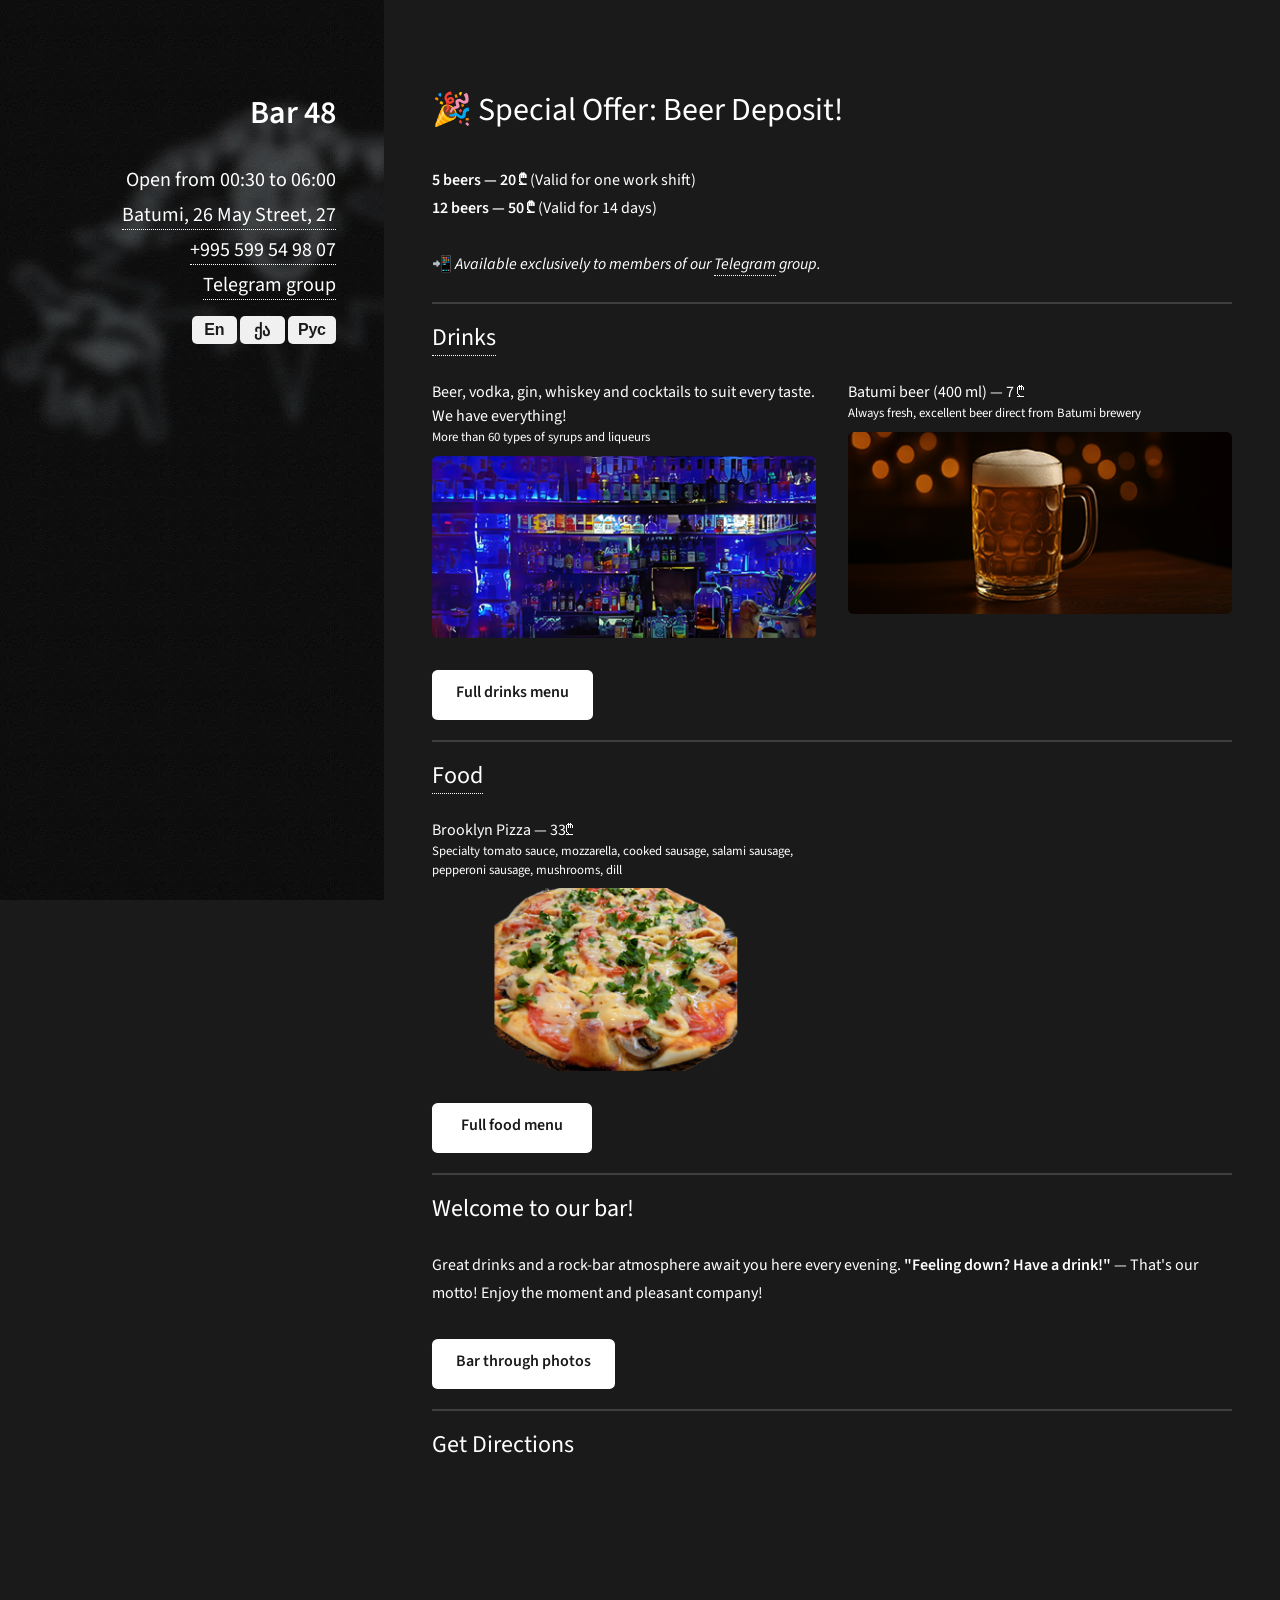
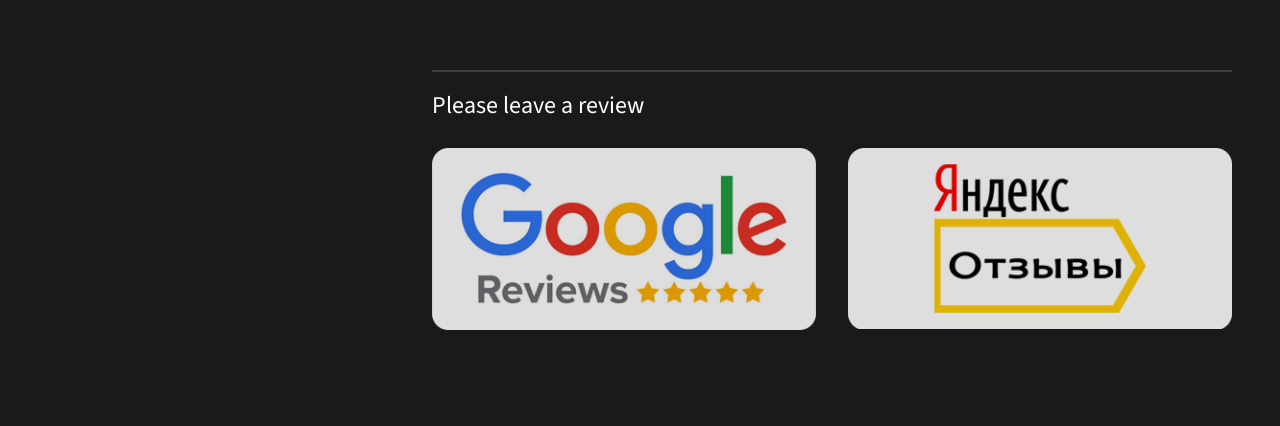
==== commit 4061a4d7: "update" ====
--- a/index.html
+++ b/index.html
@@ -90,7 +90,7 @@
 						<ul class="actions">
 							<li data-i18n="fulldrinks"><a href="/drinks" class="button">Full drinks menu</a></li>
 						</ul><br /><hr>
-						<h2 data-i18n="food"><a href="/drinks">Food</a></h2>
+						<h2 data-i18n="food"><a href="/food">Food</a></h2>
 						<div class="row">
 							<article class="col-6 col-12-xsmall work-item">
 								<h3><font size="3">Brooklyn Pizza — 33₾<p>Specialty tomato sauce, mozzarella, cooked sausage, salami sausage, pepperoni sausage, mushrooms, dill</p></font></h3>
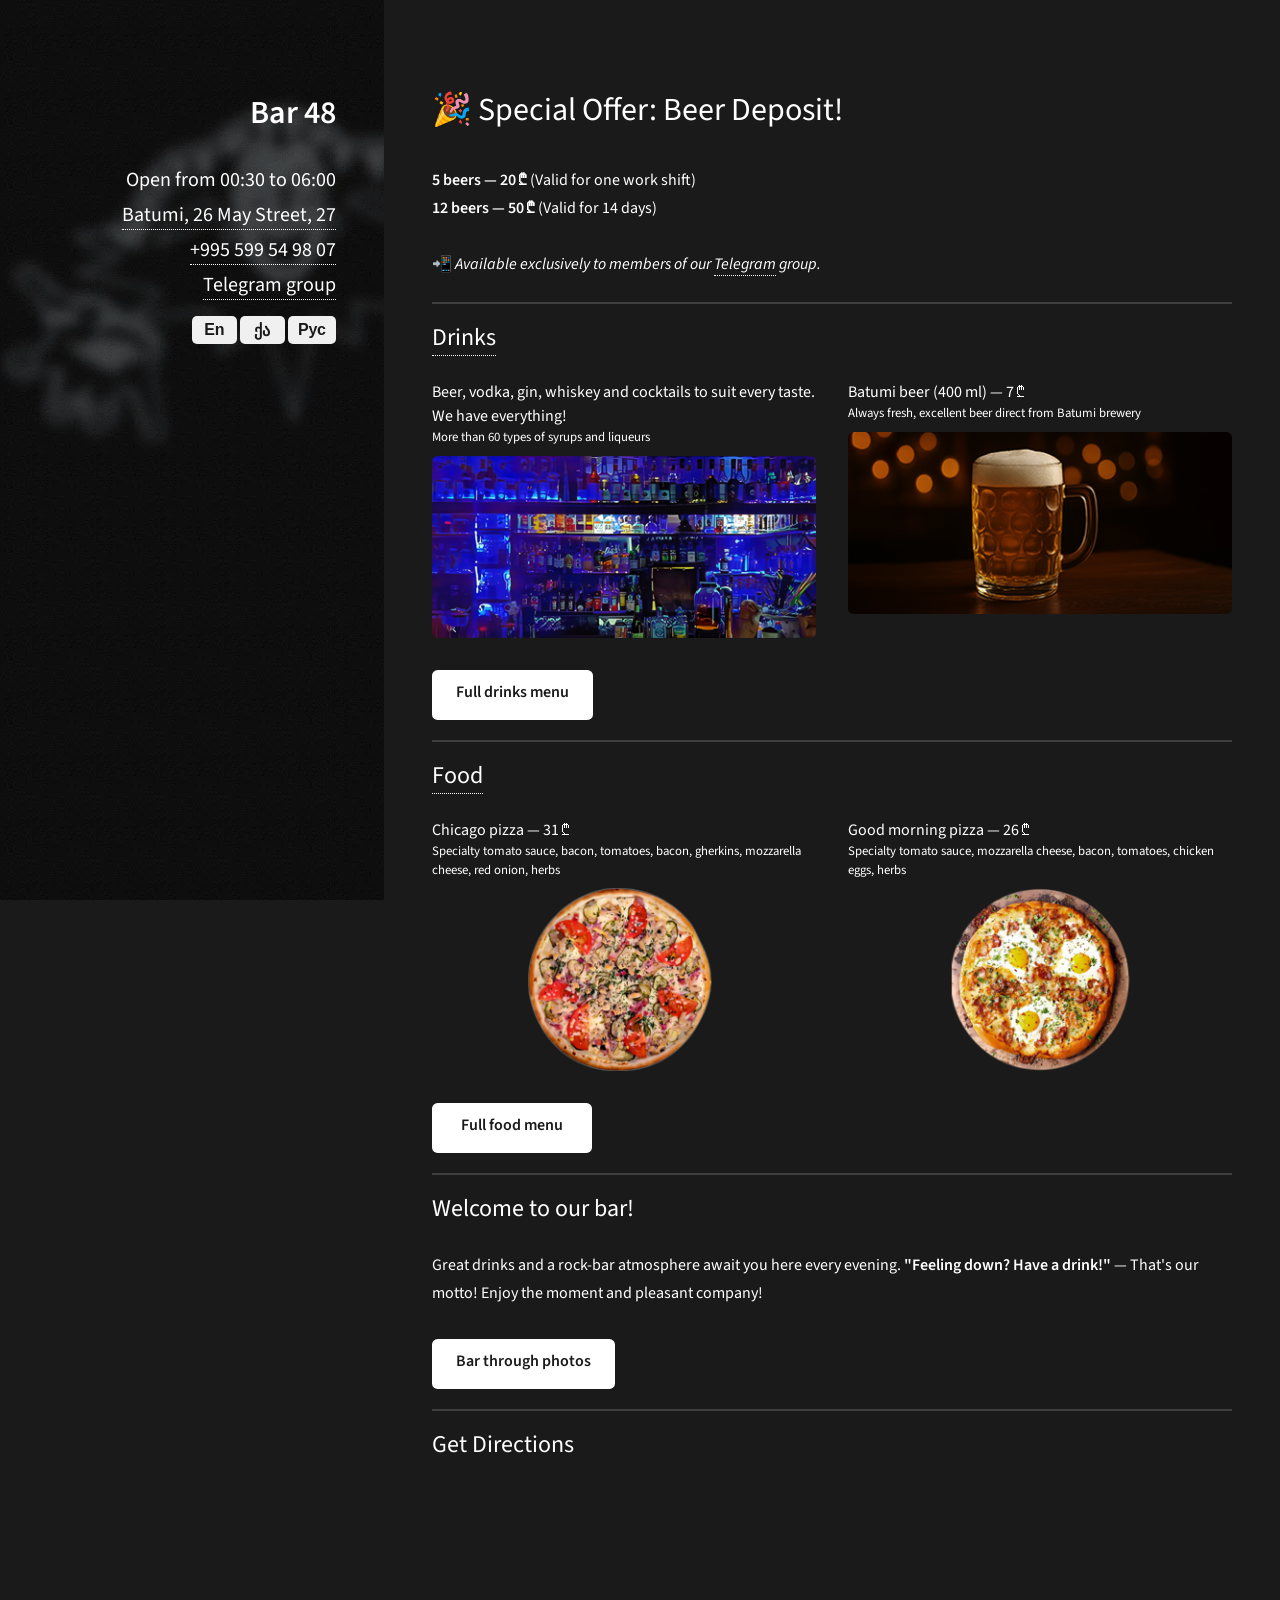
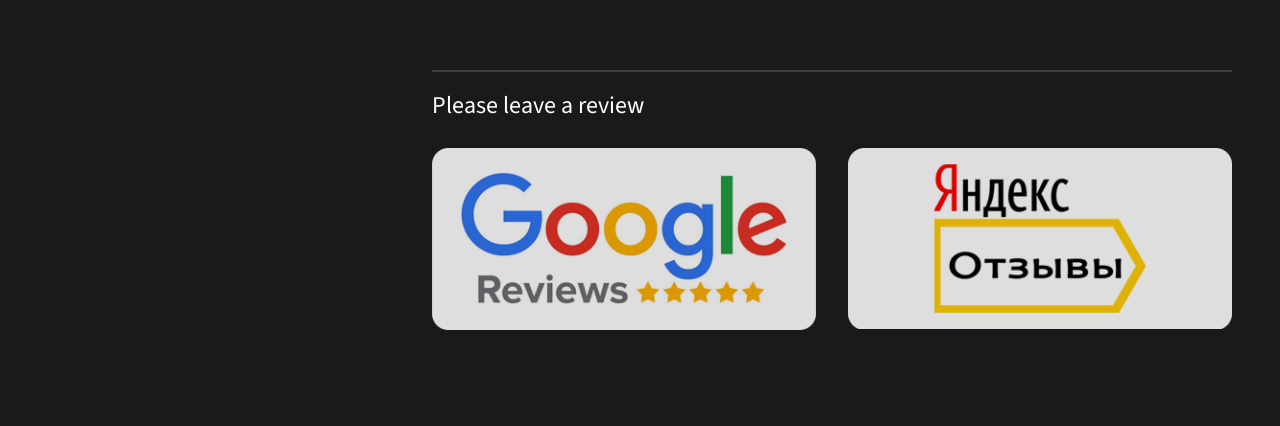
==== commit f121a1da: "update" ====
--- a/index.html
+++ b/index.html
@@ -93,12 +93,16 @@
 						<h2 data-i18n="food"><a href="/food">Food</a></h2>
 						<div class="row">
 							<article class="col-6 col-12-xsmall work-item">
-								<h3><font size="3">Brooklyn Pizza — 33₾<p>Specialty tomato sauce, mozzarella, cooked sausage, salami sausage, pepperoni sausage, mushrooms, dill</p></font></h3>
-								<img src="images/bruklin.webp" class="image fit thumb" loading="lazy" decoding="async" alt="" />
+								<h3 data-i18n="Chicago"><font size="3">Chicago pizza — 31 ₾<p>Specialty tomato sauce, bacon, tomatoes, bacon, gherkins, mozzarella cheese, red onion, herbs</p></font></h3>
+								<img src="../images/Chicago.webp" class="image fit thumb" loading="lazy" decoding="async" alt="" />
+							</article>
+							<article class="col-6 col-12-xsmall work-item">
+								<h3 data-i18n="Goodmorning"><font size="3">Good morning pizza — 26 ₾<p>Specialty tomato sauce, mozzarella cheese, bacon, tomatoes, chicken eggs, herbs</p></font></h3>
+								<img src="../images/good-morning.webp" class="image fit thumb" loading="lazy" decoding="async" alt="" />
 							</article>
 						</div>
 						<ul class="actions">
-							<li><a href="/food" class="button">Full food menu</a></li>
+							<li data-i18n="fullfood"><a href="/food" class="button">Full food menu</a></li>
 						</ul><br /><hr>
 						<section id="two">
 							<h2 data-i18n="welcome">Welcome to our bar!</h2>
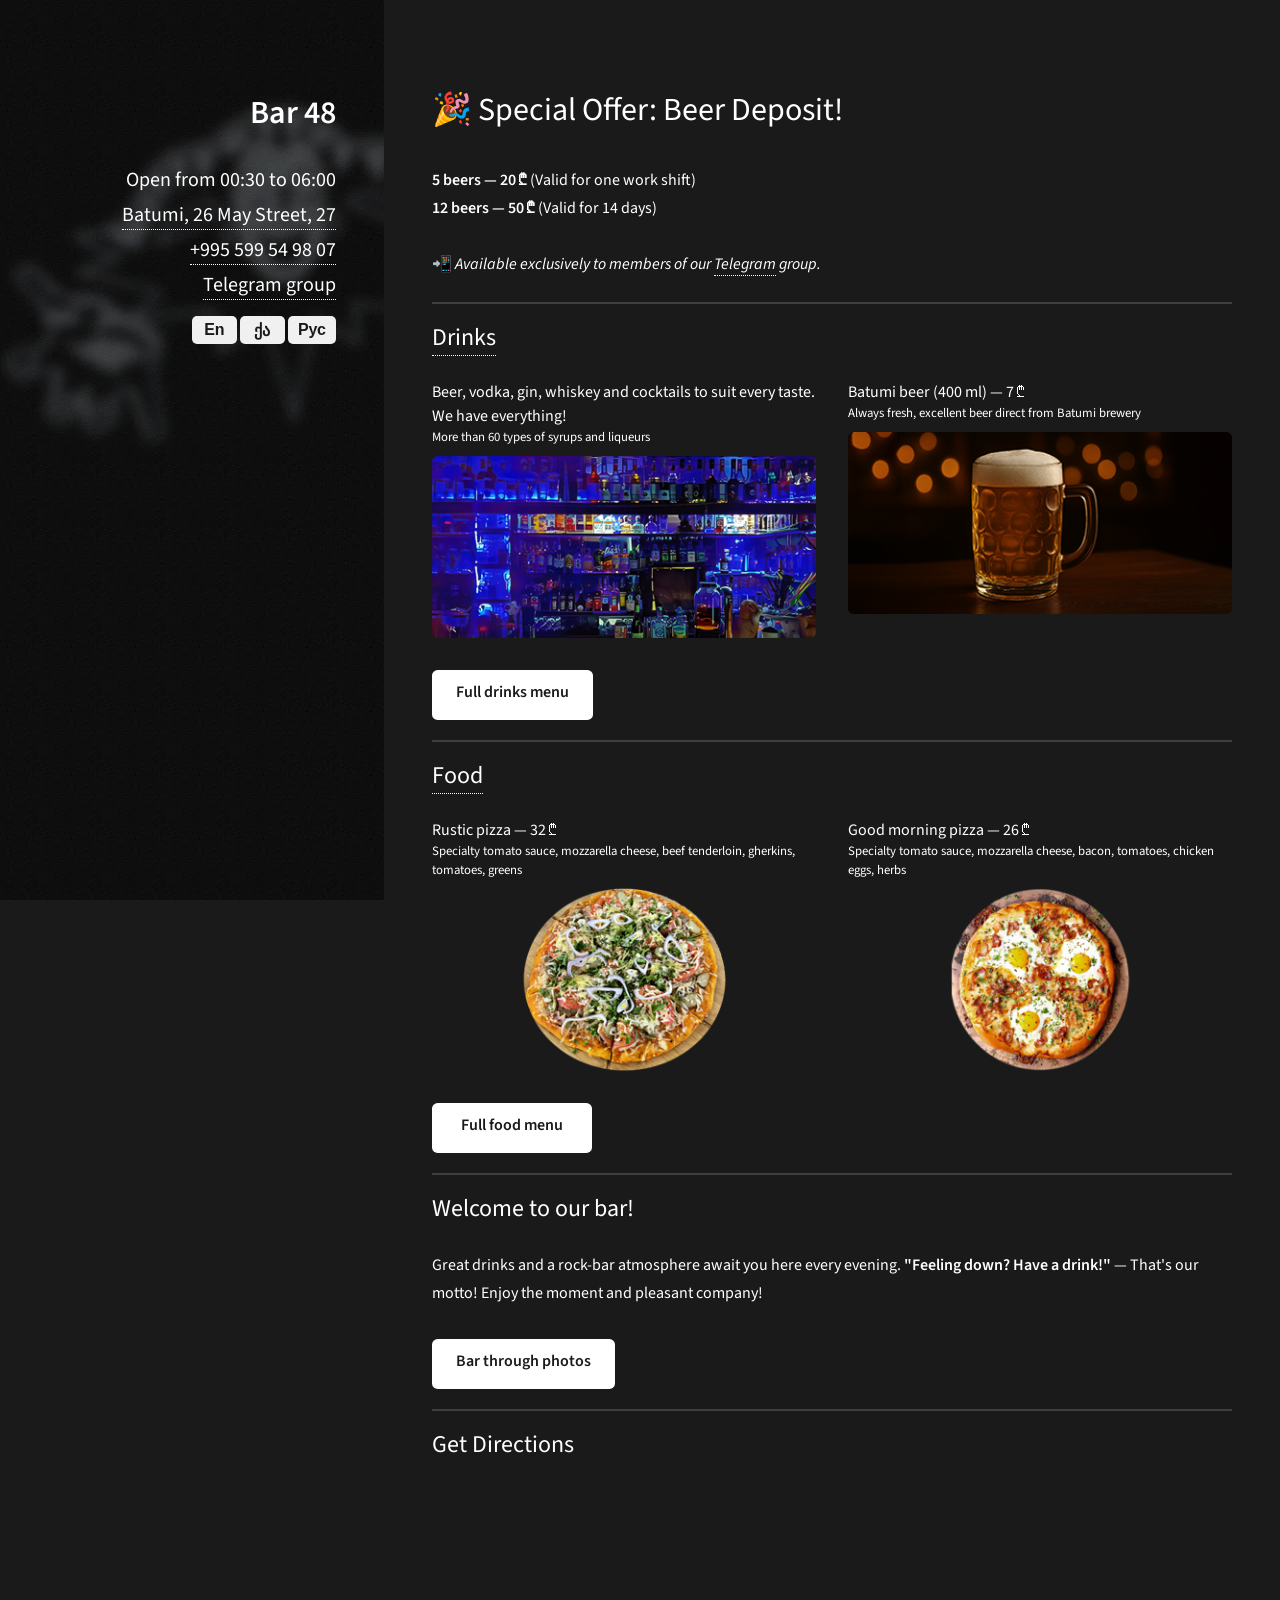
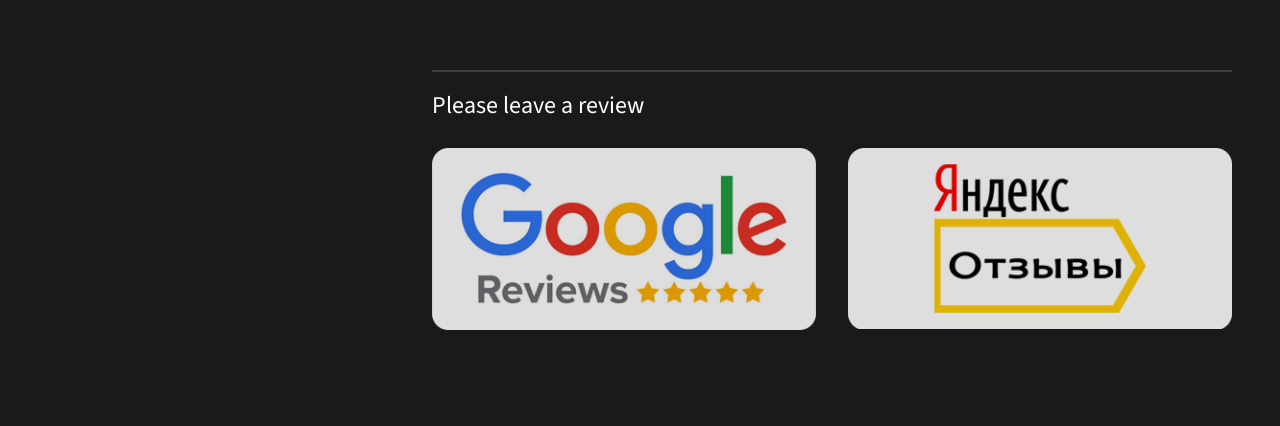
==== commit 6a800509: "update" ====
--- a/index.html
+++ b/index.html
@@ -93,8 +93,8 @@
 						<h2 data-i18n="food"><a href="/food">Food</a></h2>
 						<div class="row">
 							<article class="col-6 col-12-xsmall work-item">
-								<h3 data-i18n="Chicago"><font size="3">Chicago pizza — 31 ₾<p>Specialty tomato sauce, bacon, tomatoes, bacon, gherkins, mozzarella cheese, red onion, herbs</p></font></h3>
-								<img src="../images/Chicago.webp" class="image fit thumb" loading="lazy" decoding="async" alt="" />
+								<h3 data-i18n="Rustic"><font size="3">Rustic pizza — 32 ₾<p>Specialty tomato sauce, mozzarella cheese, beef tenderloin, gherkins, tomatoes, greens</p></font></h3>
+								<img src="../images/Rustic.webp" class="image fit thumb" loading="lazy" decoding="async" alt="" />
 							</article>
 							<article class="col-6 col-12-xsmall work-item">
 								<h3 data-i18n="Goodmorning"><font size="3">Good morning pizza — 26 ₾<p>Specialty tomato sauce, mozzarella cheese, bacon, tomatoes, chicken eggs, herbs</p></font></h3>
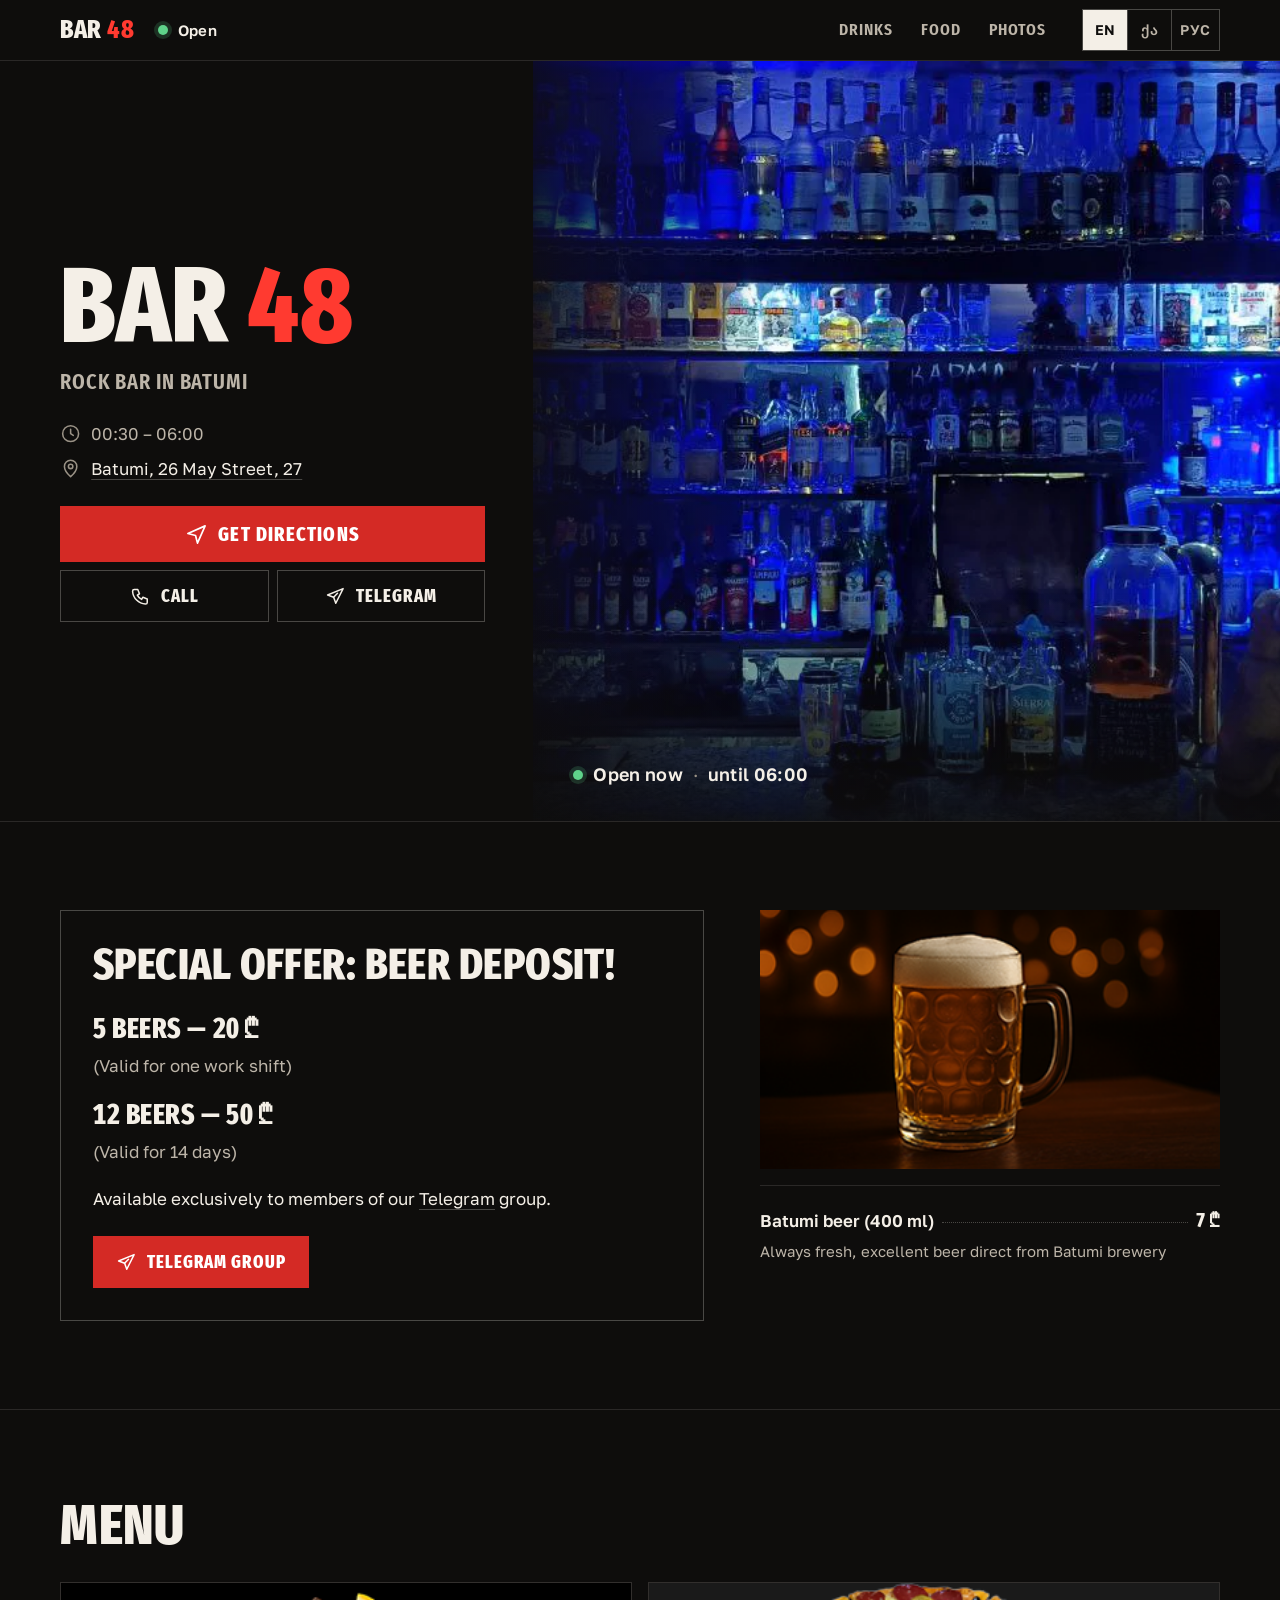
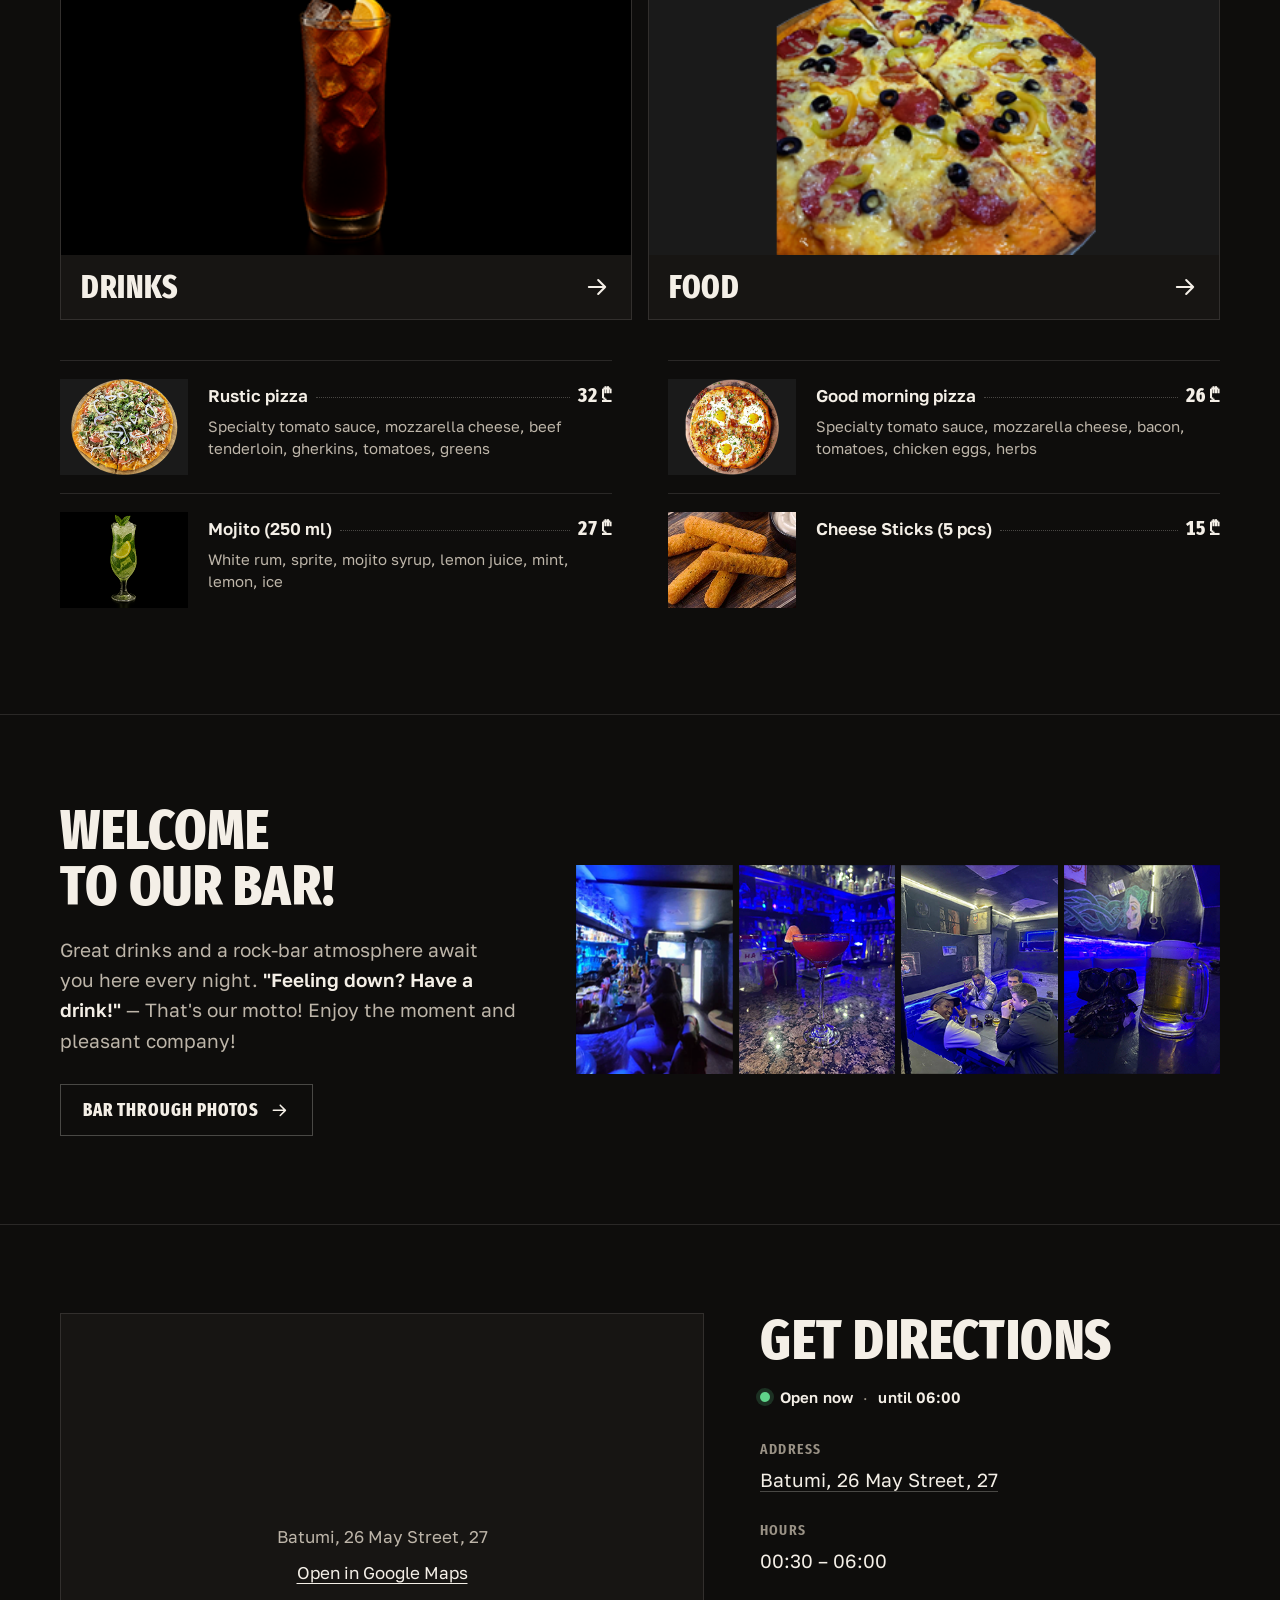
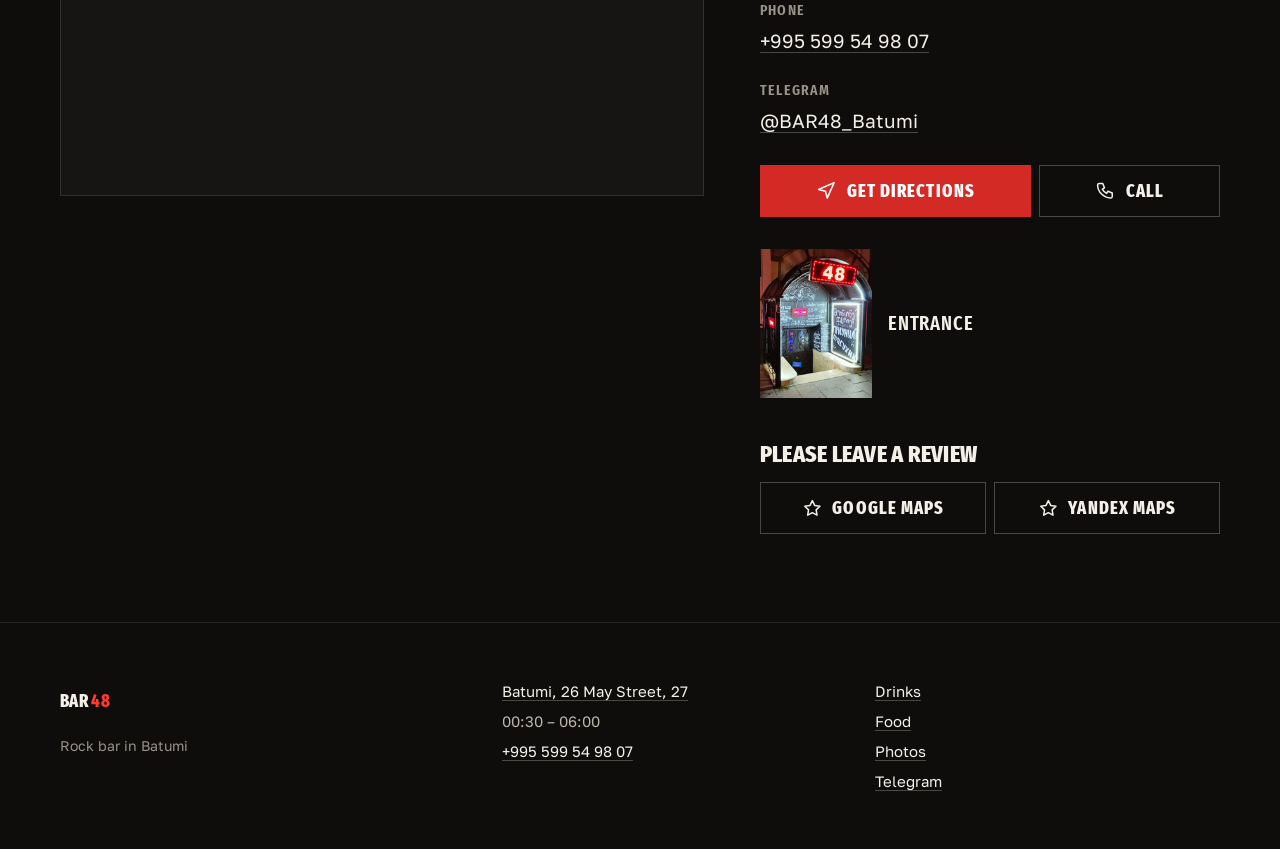
==== commit 1e9d4fc5: "update" ====
--- a/index.html
+++ b/index.html
@@ -1,513 +1,179 @@
-<!DOCTYPE HTML>
-<!--
-	Strata by HTML5 UP
-	html5up.net | @ajlkn
-	Free for personal and commercial use under the CCA 3.0 license (html5up.net/license)
--->
-<html lang="en">
-	<head>
-		<meta name="description" content="Great drinks and a rock-bar atmosphere await you here every evening. Feeling down? Have a drink! — That's our motto! Enjoy the moment and pleasant company!" />
-		<!-- Google tag (gtag.js) -->
-		<script async src="https://www.googletagmanager.com/gtag/js?id=G-WJXPF8V3XT" loading="lazy"></script>
-		<script>
-			window.dataLayer = window.dataLayer || [];
-  			function gtag(){dataLayer.push(arguments);}
-  				gtag('js', new Date());
+<!DOCTYPE html>
+<html lang="en" data-title-key="bar48batumi">
+<head>
+<meta charset="utf-8">
+<meta name="viewport" content="width=device-width, initial-scale=1, viewport-fit=cover">
+<title>Bar 48 - Batumi</title>
+<meta name="description" content="Great drinks and a rock-bar atmosphere await you here every night. Feeling down? Have a drink! — That&#x27;s our motto! Enjoy the moment and pleasant company!">
+<link rel="canonical" href="https://bar48.ge/">
+<meta name="theme-color" content="#0e0d0c">
+<link rel="icon" href="/images/favicon.ico">
+<meta property="og:type" content="website">
+<meta property="og:site_name" content="Bar 48">
+<meta property="og:title" content="Bar 48 - Batumi">
+<meta property="og:description" content="Great drinks and a rock-bar atmosphere await you here every night. Feeling down? Have a drink! — That&#x27;s our motto! Enjoy the moment and pleasant company!">
+<meta property="og:url" content="https://bar48.ge/">
+<meta property="og:image" content="https://bar48.ge/images/bar.jpg">
+<link rel="preload" href="/assets/fonts/fira-sans-extra-condensed-latin-800.woff2" as="font" type="font/woff2" crossorigin>
+<link rel="stylesheet" href="/assets/css/fonts.css">
+<link rel="stylesheet" href="/assets/css/site.css">
+<script type="application/ld+json">{"@context": "https://schema.org", "@type": "BarOrPub", "name": "Bar 48", "url": "https://bar48.ge/", "image": "https://bar48.ge/images/bar.jpg", "telephone": "+995599549807", "address": {"@type": "PostalAddress", "streetAddress": "26 May Street, 27", "addressLocality": "Batumi", "addressCountry": "GE"}, "geo": {"@type": "GeoCoordinates", "latitude": 41.6474543, "longitude": 41.6323109}, "hasMap": "https://www.google.com/maps/place/Bar+48/@41.6472818,41.6299166,17z/data=!4m6!3m5!1s0x4067877c6534400d:0x36e22db643766849!8m2!3d41.6474543!4d41.6323109!16s%2Fg%2F11rvh7wrxh", "sameAs": ["https://t.me/BAR48_Batumi"], "servesCuisine": "Pizza", "priceRange": "₾"}</script>
+<script async src="https://www.googletagmanager.com/gtag/js?id=G-WJXPF8V3XT"></script>
+<script>
+  window.dataLayer = window.dataLayer || [];
+  function gtag(){dataLayer.push(arguments);}
+  gtag('js', new Date());
+  gtag('config', 'G-WJXPF8V3XT');
+</script>
+</head>
+<body>
+<a class="skip" href="#main" data-i18n="skip">Skip to content</a>
+<header class="site-header">
+  <div class="wrap">
+    <a class="brand" href="/" aria-label="Bar 48"><span>Bar <span class="num">48</span></span></a>
+    <p class="status status-short" data-status data-status-short data-open="false">00:30</p>
+    <nav class="nav nav-desk" aria-label="Main">
+      <a href="/drinks/" data-i18n="drinks">Drinks</a>
+      <a href="/food/" data-i18n="food">Food</a>
+      <a href="/photos/" data-i18n="photosNav">Photos</a>
+    </nav>
+    <div class="lang" role="group" aria-label="Language" data-i18n-label="langLabel">
+      <button type="button" data-lang="en" lang="en" aria-pressed="true" aria-label="English">EN</button>
+      <button type="button" data-lang="ka" lang="ka" aria-pressed="false" aria-label="ქართული">ქა</button>
+      <button type="button" data-lang="ru" lang="ru" aria-pressed="false" aria-label="Русский">РУС</button>
+    </div>
+  </div>
+</header>
+<nav class="nav-row" aria-label="Main">
+  <a href="/drinks/" data-i18n="drinks">Drinks</a>
+      <a href="/food/" data-i18n="food">Food</a>
+      <a href="/photos/" data-i18n="photosNav">Photos</a>
+</nav>
+<main id="main">
+<section class="hero" aria-labelledby="hero-title">
+  <div class="hero-grid">
+    <div class="hero-media">
+      <img src="/images/bar-hero.webp" alt="The backbar of Bar 48 lit in blue" width="1280" height="576" fetchpriority="high">
+      <p class="status" data-status data-open="false" aria-live="polite">00:30 – 06:00</p>
+    </div>
+    <div class="hero-body">
+      <div>
+        <h1 id="hero-title">Bar <span class="num">48</span></h1>
+        <p class="hero-tag" data-i18n="tagline">Rock bar in Batumi</p>
+      </div>
+      <ul class="facts">
+        <li><svg class="icon" viewBox="0 0 24 24" aria-hidden="true"><circle cx="12" cy="12" r="9"/><path d="M12 7v5l3 2"/></svg><span>00:30 – 06:00</span></li>
+        <li><svg class="icon" viewBox="0 0 24 24" aria-hidden="true"><path d="M12 21s-7-6.1-7-11.5a7 7 0 0 1 14 0C19 14.9 12 21 12 21z"/><circle cx="12" cy="9.5" r="2.5"/></svg><a href="https://www.google.com/maps/place/Bar+48/@41.6472818,41.6299166,17z/data=!4m6!3m5!1s0x4067877c6534400d:0x36e22db643766849!8m2!3d41.6474543!4d41.6323109!16s%2Fg%2F11rvh7wrxh" target="_blank" rel="noopener" data-i18n="address">Batumi, 26 May Street, 27</a></li>
+      </ul>
+      <div class="hero-actions" data-dock-anchor>
+        <a class="btn btn-primary" href="https://www.google.com/maps/dir/?api=1&amp;destination=41.6474543%2C41.6323109" target="_blank" rel="noopener"><svg class="icon" viewBox="0 0 24 24" aria-hidden="true"><path d="M3 11 21 3l-8 18-2-8-8-2z"/></svg><span data-i18n="getdirections">Get Directions</span></a>
+        <a class="btn" href="tel:+995599549807"><svg class="icon" viewBox="0 0 24 24" aria-hidden="true"><path d="M5 4h4l2 5-2.5 1.5a11 11 0 0 0 5 5L15 13l5 2v4a2 2 0 0 1-2 2A16 16 0 0 1 3 6a2 2 0 0 1 2-2z"/></svg><span data-i18n="call">Call</span></a>
+        <a class="btn" href="https://t.me/BAR48_Batumi" target="_blank" rel="noopener"><svg class="icon" viewBox="0 0 24 24" aria-hidden="true"><path d="M21 3 3 10.5l7 2.5 2.5 7L21 3z"/><path d="m10 13 4.5-4.5"/></svg><span>Telegram</span></a>
+      </div>
+    </div>
+  </div>
+</section>
 
- 			 gtag('config', 'G-WJXPF8V3XT');
-		</script>
-		<title data-i18n="bar48batumi">Bar 48 - Batumi</title>
-		<meta charset="utf-8" />
-		<meta name="viewport" content="width=device-width, initial-scale=1" />
-		<link rel="stylesheet" href="assets/css/main.css" />
-		<link type="Image" href="images/favicon.ico" rel="icon">
-		
-		<link rel="alternate" hreflang="en" href="https://bar48.ge">
-	</head>
-	<body class="is-preload">
-<!-- Скрипт переключения -->
-<script>
-  function setLanguage(lang) {
-    // Сохраняем язык в localStorage
-    localStorage.setItem('language', lang);
+<section class="section" aria-labelledby="deal-title">
+  <div class="wrap deal">
+    <div class="deal-box">
+      <h2 id="deal-title" data-i18n="offer">Special Offer: Beer Deposit</h2>
+      <div class="deal-text" data-i18n-html="offer2"><strong>5 beers — 20 ₾</strong> (Valid for one work shift)<br><strong>12 beers — 50 ₾</strong> (Valid for 14 days)<br><br><i>Available exclusively to members of our <a href="https://t.me/BAR48_Batumi" target="_blank" rel="noopener">Telegram</a> group.</i></div>
+      <a class="btn btn-primary" href="https://t.me/BAR48_Batumi" target="_blank" rel="noopener"><svg class="icon" viewBox="0 0 24 24" aria-hidden="true"><path d="M21 3 3 10.5l7 2.5 2.5 7L21 3z"/><path d="m10 13 4.5-4.5"/></svg><span data-i18n="telegram">Telegram group</span></a>
+    </div>
+    <div class="pour">
+      <img src="/images/beer.webp" alt="Batumi beer" width="400" height="190" loading="lazy" decoding="async">
+      <ul class="items"><li class="item no-img" data-i18n-item="beer"><div><div class="item-line"><h3 class="item-name">Batumi beer (400 ml)</h3><span class="item-price">7 ₾</span></div><p class="item-desc">Always fresh, excellent beer direct from Batumi brewery</p></div></li></ul>
+    </div>
+  </div>
+</section>
 
-    // Снимаем класс "active" со всех кнопок
-    document.querySelectorAll('#language-switcher button').forEach(btn => {
-      btn.classList.remove('active');
-    });
+<section class="section" aria-labelledby="menu-title">
+  <div class="wrap">
+    <div class="section-head"><h2 id="menu-title" data-i18n="menu">Menu</h2></div>
+    <div class="doors">
+      <a class="door" href="/drinks/"><img src="/images/Long-island.webp" alt="" width="400" height="190" loading="lazy" decoding="async"><span class="door-label"><span data-i18n="drinks">Drinks</span><svg class="icon" viewBox="0 0 24 24" aria-hidden="true"><path d="M5 12h14M13 6l6 6-6 6"/></svg></span></a>
+      <a class="door" href="/food/"><img src="/images/Pepperoni-pizza.webp" alt="" width="400" height="190" loading="lazy" decoding="async"><span class="door-label"><span data-i18n="food">Food</span><svg class="icon" viewBox="0 0 24 24" aria-hidden="true"><path d="M5 12h14M13 6l6 6-6 6"/></svg></span></a>
+    </div>
+    <ul class="items featured">
+      <li class="item" data-i18n-item="Rustic"><img src="/images/Rustic.webp" alt="Rustic pizza" width="400" height="190" loading="lazy" decoding="async"><div><div class="item-line"><h3 class="item-name">Rustic pizza</h3><span class="item-price">32 ₾</span></div><p class="item-desc">Specialty tomato sauce, mozzarella cheese, beef tenderloin, gherkins, tomatoes, greens</p></div></li><li class="item" data-i18n-item="Goodmorning"><img src="/images/good-morning.webp" alt="Good morning pizza" width="400" height="190" loading="lazy" decoding="async"><div><div class="item-line"><h3 class="item-name">Good morning pizza</h3><span class="item-price">26 ₾</span></div><p class="item-desc">Specialty tomato sauce, mozzarella cheese, bacon, tomatoes, chicken eggs, herbs</p></div></li><li class="item" data-i18n-item="mojito"><img src="/images/Mojito.webp" alt="Mojito (250 ml)" width="400" height="190" loading="lazy" decoding="async"><div><div class="item-line"><h3 class="item-name">Mojito (250 ml)</h3><span class="item-price">27 ₾</span></div><p class="item-desc">White rum, sprite, mojito syrup, lemon juice, mint, lemon, ice</p></div></li><li class="item" data-i18n-item="CheeseSticks"><img src="/images/cheese-sticks.webp" alt="Cheese Sticks (5 pcs)" width="400" height="190" loading="lazy" decoding="async"><div><div class="item-line"><h3 class="item-name">Cheese Sticks (5 pcs)</h3><span class="item-price">15 ₾</span></div><p class="item-desc"></p></div></li>
+    </ul>
+  </div>
+</section>
 
-    // Назначаем активную кнопку
-    const activeBtn = document.getElementById(`btn-${lang}`);
-    if (activeBtn) activeBtn.classList.add('active');
+<section class="section" aria-labelledby="about-title">
+  <div class="wrap about">
+    <div>
+      <h2 id="about-title" data-i18n="welcome">Welcome to our bar!</h2>
+      <p style="margin-top:20px" data-i18n-html="great">Great drinks and a rock-bar atmosphere await you here every night. <b>"Feeling down? Have a drink!"</b> — That's our motto! Enjoy the moment and pleasant company!</p>
+      <a class="btn" href="/photos/"><span data-i18n="photos">Bar through photos</span><svg class="icon" viewBox="0 0 24 24" aria-hidden="true"><path d="M5 12h14M13 6l6 6-6 6"/></svg></a>
+    </div>
+    <div class="mosaic">
+<a href="/photos/"><img src="/images/5.webp" alt="Guests at the bar counter" width="180" height="316" loading="lazy" decoding="async"></a>
+<a href="/photos/"><img src="/images/13.webp" alt="Red cocktail in a martini glass" width="233" height="311" loading="lazy" decoding="async"></a>
+<a href="/photos/"><img src="/images/18.webp" alt="Friends at a table" width="233" height="311" loading="lazy" decoding="async"></a>
+<a href="/photos/"><img src="/images/14.webp" alt="Mug of beer in front of the wall mural" width="233" height="311" loading="lazy" decoding="async"></a>
+    </div>
+  </div>
+</section>
 
-    // Обновляем содержимое, если функция существует
-    if (typeof updateLanguageContent === 'function') {
-      updateLanguageContent(lang);
-    }
-  }
-
-  // При загрузке страницы — восстанавливаем язык
-  document.addEventListener('DOMContentLoaded', function () {
-    const savedLang = localStorage.getItem('language') || 'en';
-    setLanguage(savedLang);
-  });
-</script>
-		<!-- Header -->
-			<header id="header">
-				<div class="inner">
-					<h1><strong><font size="6">Bar 48</font></strong></h1><br />
-					<h1 data-i18n="open">Open from 00:30 to 06:00</h1>
-					<h1 data-i18n="address"><a href="https://www.google.com/maps/place/%D0%91%D0%B0%D1%80+48/@41.6472818,41.6299166,17z/data=!4m6!3m5!1s0x4067877c6534400d:0x36e22db643766849!8m2!3d41.6474543!4d41.6323109!16s%2Fg%2F11rvh7wrxh" target="_blank">Batumi, 26 May Street, 27</a></h1>
-						<h1><a href="tel:+995599549807">+995 599 54 98 07</a></h1>
-						<h1 data-i18n="telegram"><a href="https://t.me/BAR48_Batumi" target="_blank">Telegram group</a></h1>
-					<!-- Кнопки -->
- 					   <button onclick="setLanguage('en')" id="btn-en">En</button>
- 					   <button onclick="setLanguage('ka')" id="btn-ka">ქა</button>
- 					   <button onclick="setLanguage('ru')" id="btn-ru">Рус</button>
-				</div>
-			</header>
-
-		<!-- Main -->
-			<div id="main">
-
-				<!-- One -->
-					
-
-				<!-- Two -->
-					<section id="one">
-						<h1 data-i18n="offer">🎉 Special Offer: Beer Deposit!</h1><p data-i18n="offer2"><strong>5 beers — 20 ₾ </strong>(Valid for one work shift)<br><strong>12 beers — 50 ₾ </strong>(Valid for 14 days)<br><br>📲<i> Available exclusively to members of our <a href="https://t.me/BAR48_Batumi" target="_blank">Telegram</a> group.</i></p><hr>
-						<h2 data-i18n="drinks"><a href="/drinks">Drinks</a></h2>
-						<div class="row">
-							<article class="col-6 col-12-xsmall work-item">
-								<h3 data-i18n="beervodka"><font size="3">Beer, vodka, gin, whiskey and cocktails to suit every taste. We have everything!<p>More than 60 types of syrups and liqueurs</p></font></h3>
-								<img src="images/bar.webp" class="image fit thumb" loading="lazy" decoding="async" alt="" />
-							</article>
-							<article class="col-6 col-12-xsmall work-item">
-								<h3 data-i18n="beer"><font size="3">Batumi beer (400 ml) — 7 ₾<p>Always fresh, excellent beer direct from Batumi brewery</p></font></h3>
-								<img src="images/beer.webp" class="image fit thumb" loading="lazy" decoding="async" alt="" />
-							</article>
-						</div>
-						<ul class="actions">
-							<li data-i18n="fulldrinks"><a href="/drinks" class="button">Full drinks menu</a></li>
-						</ul><br /><hr>
-						<h2 data-i18n="food"><a href="/food">Food</a></h2>
-						<div class="row">
-							<article class="col-6 col-12-xsmall work-item">
-								<h3 data-i18n="Rustic"><font size="3">Rustic pizza — 32 ₾<p>Specialty tomato sauce, mozzarella cheese, beef tenderloin, gherkins, tomatoes, greens</p></font></h3>
-								<img src="../images/Rustic.webp" class="image fit thumb" loading="lazy" decoding="async" alt="" />
-							</article>
-							<article class="col-6 col-12-xsmall work-item">
-								<h3 data-i18n="Goodmorning"><font size="3">Good morning pizza — 26 ₾<p>Specialty tomato sauce, mozzarella cheese, bacon, tomatoes, chicken eggs, herbs</p></font></h3>
-								<img src="../images/good-morning.webp" class="image fit thumb" loading="lazy" decoding="async" alt="" />
-							</article>
-						</div>
-						<ul class="actions">
-							<li data-i18n="fullfood"><a href="/food" class="button">Full food menu</a></li>
-						</ul><br /><hr>
-						<section id="two">
-							<h2 data-i18n="welcome">Welcome to our bar!</h2>
-						<p data-i18n="great">Great drinks and a rock-bar atmosphere await you here every evening. <b>"Feeling down? Have a drink!"</b> — That's our motto! Enjoy the moment and pleasant company!</p>
-						<ul class="actions">
-							<li data-i18n="photos"><a href="/photos" class="button">Bar through photos</a></li>
-						</ul><br />
-						</section><hr>
-						<!--<h2>Promotions</h2>
-						<div class="row">
-							<article class="col-6 col-12-xsmall work-item">
-								<h3><font size="3">Beer (one tankard) + tilapia fish — 10₾</font></h3>
-								<img src="images/tilapia.webp" class="image fit thumb" loading="lazy" decoding="async" alt="" />
-							</article>
-							<article class="col-6 col-12-xsmall work-item">
-								<h3><font size="3">Beer + chicken wings (3 pcs) — 12₾</font></h3>
-								<img src="images/chicken-wings+beer.webp" class="image fit thumb" loading="lazy" decoding="async" alt="" />
-							</article>
-							<article class="col-6 col-12-xsmall work-item">
-								<h3><font size="3">Beer + pork steak — 12₾</font></h3>
-								<img src="images/pork-steak+beer.webp" class="image fit thumb" loading="lazy" decoding="async" alt="" />
-							</article>
-							<article class="col-6 col-12-xsmall work-item">
-								<h3><font size="3">Beer + Chicken legs — 15₾</font></h3>
-								<img src="images/beer+legs.webp" class="image fit thumb" loading="lazy" decoding="async" alt="" />
-							</article>
-						</div><p></p><hr><p></p>-->
-						<h2 data-i18n="getdirections">Get Directions</h2>
-						<div id="map"></div>
-						<p></p><hr><h2 data-i18n="pleaseleaveareview">Please leave a review</h2>
-						<div class="row">
-							<script>
-							function openGoogleMaps(event) {
-								event.preventDefault(); // Предотвращаем стандартный переход
-
-								if (/Android|iPhone|iPad/i.test(navigator.userAgent)) {
-									// Если мобильное устройство, пробуем открыть приложение
-									window.location.href = "https://maps.app.goo.gl/VGhTZVqB5AjMxYQJ9";
-								} else {
-									// Если ПК, открываем веб-страницу в новой вкладке
-									window.open("https://maps.app.goo.gl/VGhTZVqB5AjMxYQJ9", "_blank");
-								}
-							}
-							</script>
-
-							<article class="col-6 col-12-xsmall work-item">
-								<a href="https://maps.app.goo.gl/VGhTZVqB5AjMxYQJ9" onclick="openGoogleMaps(event);">
-									<img src="/images/google.webp" class="image fit thumb" loading="lazy" decoding="async" alt="Google Maps" />
-								</a>
-							</article>
-							<script>
-							function openYandexMaps(event) {
-								event.preventDefault();
-
-								if (/Android|iPhone|iPad/i.test(navigator.userAgent)) {
-									window.location.href = "https://yandex.com.ge/maps/-/CHGJjGn7";
-								} else {
-									window.open("https://yandex.com.ge/maps/-/CHGJjGn7", "_blank");
-								}
-							}
-							</script>
-
-							<article class="col-6 col-12-xsmall work-item">
-								<a href="https://yandex.com.ge/maps/-/CHGJjGn7" onclick="openYandexMaps(event);">
-									<img src="/images/yandex.webp" class="image fit thumb" loading="lazy" decoding="async" alt="Яндекс Карты" />
-								</a>
-							</article>
-						</div>
-					</section>
-				<!-- Four -->
-				<!--
-					<section id="four">
-						<h2>Elements</h2>
-
-						<section>
-							<h4>Text</h4>
-							<p>This is <b>bold</b> and this is <strong>strong</strong>. This is <i>italic</i> and this is <em>emphasized</em>.
-							This is <sup>superscript</sup> text and this is <sub>subscript</sub> text.
-							This is <u>underlined</u> and this is code: <code>for (;;) { ... }</code>. Finally, <a href="#">this is a link</a>.</p>
-							<hr />
-							<header>
-								<h4>Heading with a Subtitle</h4>
-								<p>Lorem ipsum dolor sit amet nullam id egestas urna aliquam</p>
-							</header>
-							<p>Nunc lacinia ante nunc ac lobortis. Interdum adipiscing gravida odio porttitor sem non mi integer non faucibus ornare mi ut ante amet placerat aliquet. Volutpat eu sed ante lacinia sapien lorem accumsan varius montes viverra nibh in adipiscing blandit tempus accumsan.</p>
-							<header>
-								<h5>Heading with a Subtitle</h5>
-								<p>Lorem ipsum dolor sit amet nullam id egestas urna aliquam</p>
-							</header>
-							<p>Nunc lacinia ante nunc ac lobortis. Interdum adipiscing gravida odio porttitor sem non mi integer non faucibus ornare mi ut ante amet placerat aliquet. Volutpat eu sed ante lacinia sapien lorem accumsan varius montes viverra nibh in adipiscing blandit tempus accumsan.</p>
-							<hr />
-							<h2>Heading Level 2</h2>
-							<h3>Heading Level 3</h3>
-							<h4>Heading Level 4</h4>
-							<h5>Heading Level 5</h5>
-							<h6>Heading Level 6</h6>
-							<hr />
-							<h5>Blockquote</h5>
-							<blockquote>Fringilla nisl. Donec accumsan interdum nisi, quis tincidunt felis sagittis eget tempus euismod. Vestibulum ante ipsum primis in faucibus vestibulum. Blandit adipiscing eu felis iaculis volutpat ac adipiscing accumsan faucibus. Vestibulum ante ipsum primis in faucibus lorem ipsum dolor sit amet nullam adipiscing eu felis.</blockquote>
-							<h5>Preformatted</h5>
-							<pre><code>i = 0;
-
-while (!deck.isInOrder()) {
-print 'Iteration ' + i;
-deck.shuffle();
-i++;
-}
-
-print 'It took ' + i + ' iterations to sort the deck.';</code></pre>
-						</section>
-
-						<section>
-							<h4>Lists</h4>
-							<div class="row">
-								<div class="col-6 col-12-xsmall">
-									<h5>Unordered</h5>
-									<ul>
-										<li>Dolor pulvinar etiam magna etiam.</li>
-										<li>Sagittis adipiscing lorem eleifend.</li>
-										<li>Felis enim feugiat dolore viverra.</li>
-									</ul>
-									<h5>Alternate</h5>
-									<ul class="alt">
-										<li>Dolor pulvinar etiam magna etiam.</li>
-										<li>Sagittis adipiscing lorem eleifend.</li>
-										<li>Felis enim feugiat dolore viverra.</li>
-									</ul>
-								</div>
-								<div class="col-6 col-12-xsmall">
-									<h5>Ordered</h5>
-									<ol>
-										<li>Dolor pulvinar etiam magna etiam.</li>
-										<li>Etiam vel felis at lorem sed viverra.</li>
-										<li>Felis enim feugiat dolore viverra.</li>
-										<li>Dolor pulvinar etiam magna etiam.</li>
-										<li>Etiam vel felis at lorem sed viverra.</li>
-										<li>Felis enim feugiat dolore viverra.</li>
-									</ol>
-									<h5>Icons</h5>
-									<ul class="icons">
-										<li><a href="#" class="icon brands fa-twitter"><span class="label">Twitter</span></a></li>
-										<li><a href="#" class="icon brands fa-facebook-f"><span class="label">Facebook</span></a></li>
-										<li><a href="#" class="icon brands fa-instagram"><span class="label">Instagram</span></a></li>
-										<li><a href="#" class="icon brands fa-github"><span class="label">Github</span></a></li>
-										<li><a href="#" class="icon brands fa-dribbble"><span class="label">Dribbble</span></a></li>
-										<li><a href="#" class="icon brands fa-tumblr"><span class="label">Tumblr</span></a></li>
-									</ul>
-								</div>
-							</div>
-							<h5>Actions</h5>
-							<ul class="actions">
-								<li><a href="#" class="button primary">Default</a></li>
-								<li><a href="#" class="button">Default</a></li>
-							</ul>
-							<ul class="actions small">
-								<li><a href="#" class="button primary small">Small</a></li>
-								<li><a href="#" class="button small">Small</a></li>
-							</ul>
-							<div class="row">
-								<div class="col-6 col-12-small">
-									<ul class="actions stacked">
-										<li><a href="#" class="button primary">Default</a></li>
-										<li><a href="#" class="button">Default</a></li>
-									</ul>
-								</div>
-								<div class="col-6 col-12-small">
-									<ul class="actions stacked">
-										<li><a href="#" class="button primary small">Small</a></li>
-										<li><a href="#" class="button small">Small</a></li>
-									</ul>
-								</div>
-								<div class="col-6 col-12-small">
-									<ul class="actions stacked">
-										<li><a href="#" class="button primary fit">Default</a></li>
-										<li><a href="#" class="button fit">Default</a></li>
-									</ul>
-								</div>
-								<div class="col-6 col-12-small">
-									<ul class="actions stacked">
-										<li><a href="#" class="button primary small fit">Small</a></li>
-										<li><a href="#" class="button small fit">Small</a></li>
-									</ul>
-								</div>
-							</div>
-						</section>
-
-						<section>
-							<h4>Table</h4>
-							<h5>Default</h5>
-							<div class="table-wrapper">
-								<table>
-									<thead>
-										<tr>
-											<th>Name</th>
-											<th>Description</th>
-											<th>Price</th>
-										</tr>
-									</thead>
-									<tbody>
-										<tr>
-											<td>Item One</td>
-											<td>Ante turpis integer aliquet porttitor.</td>
-											<td>29.99</td>
-										</tr>
-										<tr>
-											<td>Item Two</td>
-											<td>Vis ac commodo adipiscing arcu aliquet.</td>
-											<td>19.99</td>
-										</tr>
-										<tr>
-											<td>Item Three</td>
-											<td> Morbi faucibus arcu accumsan lorem.</td>
-											<td>29.99</td>
-										</tr>
-										<tr>
-											<td>Item Four</td>
-											<td>Vitae integer tempus condimentum.</td>
-											<td>19.99</td>
-										</tr>
-										<tr>
-											<td>Item Five</td>
-											<td>Ante turpis integer aliquet porttitor.</td>
-											<td>29.99</td>
-										</tr>
-									</tbody>
-									<tfoot>
-										<tr>
-											<td colspan="2"></td>
-											<td>100.00</td>
-										</tr>
-									</tfoot>
-								</table>
-							</div>
-
-							<h5>Alternate</h5>
-							<div class="table-wrapper">
-								<table class="alt">
-									<thead>
-										<tr>
-											<th>Name</th>
-											<th>Description</th>
-											<th>Price</th>
-										</tr>
-									</thead>
-									<tbody>
-										<tr>
-											<td>Item One</td>
-											<td>Ante turpis integer aliquet porttitor.</td>
-											<td>29.99</td>
-										</tr>
-										<tr>
-											<td>Item Two</td>
-											<td>Vis ac commodo adipiscing arcu aliquet.</td>
-											<td>19.99</td>
-										</tr>
-										<tr>
-											<td>Item Three</td>
-											<td> Morbi faucibus arcu accumsan lorem.</td>
-											<td>29.99</td>
-										</tr>
-										<tr>
-											<td>Item Four</td>
-											<td>Vitae integer tempus condimentum.</td>
-											<td>19.99</td>
-										</tr>
-										<tr>
-											<td>Item Five</td>
-											<td>Ante turpis integer aliquet porttitor.</td>
-											<td>29.99</td>
-										</tr>
-									</tbody>
-									<tfoot>
-										<tr>
-											<td colspan="2"></td>
-											<td>100.00</td>
-										</tr>
-									</tfoot>
-								</table>
-							</div>
-						</section>
-
-						<section>
-							<h4>Buttons</h4>
-							<ul class="actions">
-								<li><a href="#" class="button primary">Primary</a></li>
-								<li><a href="#" class="button">Default</a></li>
-							</ul>
-							<ul class="actions">
-								<li><a href="#" class="button large">Large</a></li>
-								<li><a href="#" class="button">Default</a></li>
-								<li><a href="#" class="button small">Small</a></li>
-							</ul>
-							<ul class="actions fit">
-								<li><a href="#" class="button primary fit">Fit</a></li>
-								<li><a href="#" class="button fit">Fit</a></li>
-							</ul>
-							<ul class="actions fit small">
-								<li><a href="#" class="button primary fit small">Fit + Small</a></li>
-								<li><a href="#" class="button fit small">Fit + Small</a></li>
-							</ul>
-							<ul class="actions">
-								<li><a href="#" class="button primary icon solid fa-download">Icon</a></li>
-								<li><a href="#" class="button icon solid fa-download">Icon</a></li>
-							</ul>
-							<ul class="actions">
-								<li><span class="button primary disabled">Primary</span></li>
-								<li><span class="button disabled">Default</span></li>
-							</ul>
-						</section>
-
-						<section>
-							<h4>Form</h4>
-							<form method="post" action="#">
-								<div class="row gtr-uniform gtr-50">
-									<div class="col-6 col-12-xsmall">
-										<input type="text" name="demo-name" id="demo-name" value="" placeholder="Name" />
-									</div>
-									<div class="col-6 col-12-xsmall">
-										<input type="email" name="demo-email" id="demo-email" value="" placeholder="Email" />
-									</div>
-									<div class="col-12">
-										<select name="demo-category" id="demo-category">
-											<option value="">- Category -</option>
-											<option value="1">Manufacturing</option>
-											<option value="1">Shipping</option>
-											<option value="1">Administration</option>
-											<option value="1">Human Resources</option>
-										</select>
-									</div>
-									<div class="col-4 col-12-small">
-										<input type="radio" id="demo-priority-low" name="demo-priority" checked>
-										<label for="demo-priority-low">Low Priority</label>
-									</div>
-									<div class="col-4 col-12-small">
-										<input type="radio" id="demo-priority-normal" name="demo-priority">
-										<label for="demo-priority-normal">Normal Priority</label>
-									</div>
-									<div class="col-4 col-12-small">
-										<input type="radio" id="demo-priority-high" name="demo-priority">
-										<label for="demo-priority-high">High Priority</label>
-									</div>
-									<div class="col-6 col-12-small">
-										<input type="checkbox" id="demo-copy" name="demo-copy">
-										<label for="demo-copy">Email me a copy of this message</label>
-									</div>
-									<div class="col-6 col-12-small">
-										<input type="checkbox" id="demo-human" name="demo-human" checked>
-										<label for="demo-human">I am a human and not a robot</label>
-									</div>
-									<div class="col-12">
-										<textarea name="demo-message" id="demo-message" placeholder="Enter your message" rows="6"></textarea>
-									</div>
-									<div class="col-12">
-										<ul class="actions">
-											<li><input type="submit" value="Send Message" class="primary" /></li>
-											<li><input type="reset" value="Reset" /></li>
-										</ul>
-									</div>
-								</div>
-							</form>
-						</section>
-
-						<section>
-							<h4>Image</h4>
-							<h5>Fit</h5>
-							<div class="box alt">
-								<div class="row gtr-50 gtr-uniform">
-									<div class="col-12"><span class="image fit"><img src="images/fulls/05.jpg" alt="" /></span></div>
-									<div class="col-4"><span class="image fit"><img src="images/thumbs/01.jpg" alt="" /></span></div>
-									<div class="col-4"><span class="image fit"><img src="images/thumbs/02.jpg" alt="" /></span></div>
-									<div class="col-4"><span class="image fit"><img src="images/thumbs/03.jpg" alt="" /></span></div>
-									<div class="col-4"><span class="image fit"><img src="images/thumbs/04.jpg" alt="" /></span></div>
-									<div class="col-4"><span class="image fit"><img src="images/thumbs/05.jpg" alt="" /></span></div>
-									<div class="col-4"><span class="image fit"><img src="images/thumbs/06.jpg" alt="" /></span></div>
-									<div class="col-4"><span class="image fit"><img src="images/thumbs/03.jpg" alt="" /></span></div>
-									<div class="col-4"><span class="image fit"><img src="images/thumbs/02.jpg" alt="" /></span></div>
-									<div class="col-4"><span class="image fit"><img src="images/thumbs/01.jpg" alt="" /></span></div>
-								</div>
-							</div>
-							<h5>Left &amp; Right</h5>
-							<p><span class="image left"><img src="images/avatar.jpg" alt="" /></span>Fringilla nisl. Donec accumsan interdum nisi, quis tincidunt felis sagittis eget. tempus euismod. Vestibulum ante ipsum primis in faucibus vestibulum. Blandit adipiscing eu felis iaculis volutpat ac adipiscing accumsan eu faucibus. Integer ac pellentesque praesent tincidunt felis sagittis eget. tempus euismod. Vestibulum ante ipsum primis in faucibus vestibulum. Blandit adipiscing eu felis iaculis volutpat ac adipiscing accumsan eu faucibus. Integer ac pellentesque praesent. Donec accumsan interdum nisi, quis tincidunt felis sagittis eget. tempus euismod. Vestibulum ante ipsum primis in faucibus vestibulum. Blandit adipiscing eu felis iaculis volutpat ac adipiscing accumsan eu faucibus. Integer ac pellentesque praesent tincidunt felis sagittis eget. tempus euismod. Vestibulum ante ipsum primis in faucibus vestibulum. Blandit adipiscing eu felis iaculis volutpat ac adipiscing accumsan eu faucibus. Integer ac pellentesque praesent.</p>
-							<p><span class="image right"><img src="images/avatar.jpg" alt="" /></span>Fringilla nisl. Donec accumsan interdum nisi, quis tincidunt felis sagittis eget. tempus euismod. Vestibulum ante ipsum primis in faucibus vestibulum. Blandit adipiscing eu felis iaculis volutpat ac adipiscing accumsan eu faucibus. Integer ac pellentesque praesent tincidunt felis sagittis eget. tempus euismod. Vestibulum ante ipsum primis in faucibus vestibulum. Blandit adipiscing eu felis iaculis volutpat ac adipiscing accumsan eu faucibus. Integer ac pellentesque praesent. Donec accumsan interdum nisi, quis tincidunt felis sagittis eget. tempus euismod. Vestibulum ante ipsum primis in faucibus vestibulum. Blandit adipiscing eu felis iaculis volutpat ac adipiscing accumsan eu faucibus. Integer ac pellentesque praesent tincidunt felis sagittis eget. tempus euismod. Vestibulum ante ipsum primis in faucibus vestibulum. Blandit adipiscing eu felis iaculis volutpat ac adipiscing accumsan eu faucibus. Integer ac pellentesque praesent.</p>
-						</section>
-
-					</section>
-				-->
-
-			</div>
-				<!-- Footer -->
-			<footer id="footer">
-				<div class="inner">
-					<ul class="icons">				
-					</ul>
-				</div>
-			</footer>
-		<!-- Scripts -->
-			<script src="assets/js/jquery.min.js"></script>
-			<script src="assets/js/jquery.poptrox.min.js"></script>
-			<script src="assets/js/browser.min.js"></script>
-			<script src="assets/js/breakpoints.min.js"></script>
-			<script src="assets/js/util.js"></script>
-			<script src="assets/js/main.js"></script>
-		<script src="lang.js"></script>
-		<script>
- 			 initLang();
-		</script>
-	</body>
-</html>+<section class="section" aria-labelledby="visit-title">
+  <div class="wrap visit">
+    <div class="map">
+      <a class="map-fallback" href="https://www.google.com/maps/place/Bar+48/@41.6472818,41.6299166,17z/data=!4m6!3m5!1s0x4067877c6534400d:0x36e22db643766849!8m2!3d41.6474543!4d41.6323109!16s%2Fg%2F11rvh7wrxh" target="_blank" rel="noopener"><span data-i18n="address">Batumi, 26 May Street, 27</span><span class="map-open" data-i18n="openMaps">Open in Google Maps</span></a>
+      <iframe src="https://www.google.com/maps/embed?pb=!1m18!1m12!1m3!1d3545.564730481724!2d41.63337243995288!3d41.64596064402859!2m3!1f0!2f0!3f0!3m2!1i1024!2i768!4f13.1!3m3!1m2!1s0x4067877c6534400d%3A0x36e22db643766849!2z0JHQsNGAIDQ4!5e0!3m2!1sen!2sge!4v1701516762082!5m2!1sen!2sge" title="Bar 48 on Google Maps" loading="lazy" referrerpolicy="no-referrer-when-downgrade" allowfullscreen></iframe>
+    </div>
+    <div>
+      <h2 id="visit-title" data-i18n="getdirections">Get Directions</h2>
+      <p class="status" style="margin:16px 0 28px" data-status data-open="false">00:30 – 06:00</p>
+      <dl class="details">
+        <div><dt data-i18n="addressLabel">Address</dt><dd><a href="https://www.google.com/maps/place/Bar+48/@41.6472818,41.6299166,17z/data=!4m6!3m5!1s0x4067877c6534400d:0x36e22db643766849!8m2!3d41.6474543!4d41.6323109!16s%2Fg%2F11rvh7wrxh" target="_blank" rel="noopener" data-i18n="address">Batumi, 26 May Street, 27</a></dd></div>
+        <div><dt data-i18n="hoursLabel">Hours</dt><dd>00:30 – 06:00</dd></div>
+        <div><dt data-i18n="phoneLabel">Phone</dt><dd><a href="tel:+995599549807">+995 599 54 98 07</a></dd></div>
+        <div><dt>Telegram</dt><dd><a href="https://t.me/BAR48_Batumi" target="_blank" rel="noopener">@BAR48_Batumi</a></dd></div>
+      </dl>
+      <div class="btn-row">
+        <a class="btn btn-primary" href="https://www.google.com/maps/dir/?api=1&amp;destination=41.6474543%2C41.6323109" target="_blank" rel="noopener"><svg class="icon" viewBox="0 0 24 24" aria-hidden="true"><path d="M3 11 21 3l-8 18-2-8-8-2z"/></svg><span data-i18n="getdirections">Get Directions</span></a>
+        <a class="btn" href="tel:+995599549807"><svg class="icon" viewBox="0 0 24 24" aria-hidden="true"><path d="M5 4h4l2 5-2.5 1.5a11 11 0 0 0 5 5L15 13l5 2v4a2 2 0 0 1-2 2A16 16 0 0 1 3 6a2 2 0 0 1 2-2z"/></svg><span data-i18n="call">Call</span></a>
+      </div>
+      <figure class="sign">
+        <img src="/images/1.webp" alt="Entrance to Bar 48 with the red 48 sign" width="180" height="236" loading="lazy" decoding="async">
+        <figcaption data-i18n="lookSign">Entrance</figcaption>
+      </figure>
+      <h3 style="margin:44px 0 16px;font-size:1.5rem" data-i18n="pleaseleaveareview">Please leave a review</h3>
+      <div class="reviews">
+        <a class="btn" href="https://maps.app.goo.gl/VGhTZVqB5AjMxYQJ9" target="_blank" rel="noopener"><svg class="icon" viewBox="0 0 24 24" aria-hidden="true"><path d="m12 3 2.7 5.6 6.1.9-4.4 4.3 1 6.1L12 17l-5.4 2.9 1-6.1L3.2 9.5l6.1-.9z"/></svg><span>Google Maps</span></a>
+        <a class="btn" href="https://yandex.com.ge/maps/-/CHGJjGn7" target="_blank" rel="noopener"><svg class="icon" viewBox="0 0 24 24" aria-hidden="true"><path d="m12 3 2.7 5.6 6.1.9-4.4 4.3 1 6.1L12 17l-5.4 2.9 1-6.1L3.2 9.5l6.1-.9z"/></svg><span data-i18n="yandex">Yandex Maps</span></a>
+      </div>
+    </div>
+  </div>
+</section>
+</main>
+<footer class="site-footer">
+  <div class="wrap">
+    <div>
+      <a class="brand" href="/"><span>Bar <span class="num">48</span></span></a>
+      <p class="fine" data-i18n="tagline">Rock bar in Batumi</p>
+    </div>
+    <ul>
+      <li><a href="https://www.google.com/maps/place/Bar+48/@41.6472818,41.6299166,17z/data=!4m6!3m5!1s0x4067877c6534400d:0x36e22db643766849!8m2!3d41.6474543!4d41.6323109!16s%2Fg%2F11rvh7wrxh" target="_blank" rel="noopener" data-i18n="address">Batumi, 26 May Street, 27</a></li>
+      <li>00:30 – 06:00</li>
+      <li><a href="tel:+995599549807">+995 599 54 98 07</a></li>
+    </ul>
+    <ul>
+      <li><a href="/drinks/" data-i18n="drinks">Drinks</a></li>
+      <li><a href="/food/" data-i18n="food">Food</a></li>
+      <li><a href="/photos/" data-i18n="photosNav">Photos</a></li>
+      <li><a href="https://t.me/BAR48_Batumi" target="_blank" rel="noopener">Telegram</a></li>
+    </ul>
+  </div>
+</footer>
+<nav class="dock" aria-label="Quick actions">
+  <a href="https://www.google.com/maps/dir/?api=1&amp;destination=41.6474543%2C41.6323109" target="_blank" rel="noopener"><svg class="icon" viewBox="0 0 24 24" aria-hidden="true"><path d="M3 11 21 3l-8 18-2-8-8-2z"/></svg><span data-i18n="getdirections">Get Directions</span></a>
+  <a href="tel:+995599549807"><svg class="icon" viewBox="0 0 24 24" aria-hidden="true"><path d="M5 4h4l2 5-2.5 1.5a11 11 0 0 0 5 5L15 13l5 2v4a2 2 0 0 1-2 2A16 16 0 0 1 3 6a2 2 0 0 1 2-2z"/></svg><span data-i18n="call">Call</span></a>
+  <a href="https://t.me/BAR48_Batumi" target="_blank" rel="noopener" aria-label="Telegram"><svg class="icon" viewBox="0 0 24 24" aria-hidden="true"><path d="M21 3 3 10.5l7 2.5 2.5 7L21 3z"/><path d="m10 13 4.5-4.5"/></svg><span>TG</span></a>
+</nav>
+<script src="/lang.js" defer></script>
+<script src="/assets/js/site.js" defer></script>
+</body>
+</html>
--- a/assets/css/fonts.css
+++ b/assets/css/fonts.css
@@ -0,0 +1,119 @@
+/* Self-hosted from Google Fonts (OFL). Subsets: latin, cyrillic, georgian. */
+/* cyrillic-ext */
+@font-face {
+  font-family: 'Fira Sans Extra Condensed';
+  font-style: normal;
+  font-weight: 600;
+  font-display: swap;
+  src: url(../fonts/fira-sans-extra-condensed-cyrillic-ext-600.woff2) format('woff2');
+  unicode-range: U+0460-052F, U+1C80-1C8A, U+20B4, U+2DE0-2DFF, U+A640-A69F, U+FE2E-FE2F;
+}
+/* cyrillic */
+@font-face {
+  font-family: 'Fira Sans Extra Condensed';
+  font-style: normal;
+  font-weight: 600;
+  font-display: swap;
+  src: url(../fonts/fira-sans-extra-condensed-cyrillic-600.woff2) format('woff2');
+  unicode-range: U+0301, U+0400-045F, U+0490-0491, U+04B0-04B1, U+2116;
+}
+/* latin-ext */
+@font-face {
+  font-family: 'Fira Sans Extra Condensed';
+  font-style: normal;
+  font-weight: 600;
+  font-display: swap;
+  src: url(../fonts/fira-sans-extra-condensed-latin-ext-600.woff2) format('woff2');
+  unicode-range: U+0100-02BA, U+02BD-02C5, U+02C7-02CC, U+02CE-02D7, U+02DD-02FF, U+0304, U+0308, U+0329, U+1D00-1DBF, U+1E00-1E9F, U+1EF2-1EFF, U+2020, U+20A0-20AB, U+20AD-20C4, U+2113, U+2C60-2C7F, U+A720-A7FF;
+}
+/* latin */
+@font-face {
+  font-family: 'Fira Sans Extra Condensed';
+  font-style: normal;
+  font-weight: 600;
+  font-display: swap;
+  src: url(../fonts/fira-sans-extra-condensed-latin-600.woff2) format('woff2');
+  unicode-range: U+0000-00FF, U+0131, U+0152-0153, U+02BB-02BC, U+02C6, U+02DA, U+02DC, U+0304, U+0308, U+0329, U+2000-206F, U+20AC, U+2122, U+2191, U+2193, U+2212, U+2215, U+FEFF, U+FFFD;
+}
+/* cyrillic-ext */
+@font-face {
+  font-family: 'Fira Sans Extra Condensed';
+  font-style: normal;
+  font-weight: 800;
+  font-display: swap;
+  src: url(../fonts/fira-sans-extra-condensed-cyrillic-ext-800.woff2) format('woff2');
+  unicode-range: U+0460-052F, U+1C80-1C8A, U+20B4, U+2DE0-2DFF, U+A640-A69F, U+FE2E-FE2F;
+}
+/* cyrillic */
+@font-face {
+  font-family: 'Fira Sans Extra Condensed';
+  font-style: normal;
+  font-weight: 800;
+  font-display: swap;
+  src: url(../fonts/fira-sans-extra-condensed-cyrillic-800.woff2) format('woff2');
+  unicode-range: U+0301, U+0400-045F, U+0490-0491, U+04B0-04B1, U+2116;
+}
+/* latin-ext */
+@font-face {
+  font-family: 'Fira Sans Extra Condensed';
+  font-style: normal;
+  font-weight: 800;
+  font-display: swap;
+  src: url(../fonts/fira-sans-extra-condensed-latin-ext-800.woff2) format('woff2');
+  unicode-range: U+0100-02BA, U+02BD-02C5, U+02C7-02CC, U+02CE-02D7, U+02DD-02FF, U+0304, U+0308, U+0329, U+1D00-1DBF, U+1E00-1E9F, U+1EF2-1EFF, U+2020, U+20A0-20AB, U+20AD-20C4, U+2113, U+2C60-2C7F, U+A720-A7FF;
+}
+/* latin */
+@font-face {
+  font-family: 'Fira Sans Extra Condensed';
+  font-style: normal;
+  font-weight: 800;
+  font-display: swap;
+  src: url(../fonts/fira-sans-extra-condensed-latin-800.woff2) format('woff2');
+  unicode-range: U+0000-00FF, U+0131, U+0152-0153, U+02BB-02BC, U+02C6, U+02DA, U+02DC, U+0304, U+0308, U+0329, U+2000-206F, U+20AC, U+2122, U+2191, U+2193, U+2212, U+2215, U+FEFF, U+FFFD;
+}
+/* cyrillic-ext */
+@font-face {
+  font-family: 'Golos Text';
+  font-style: normal;
+  font-weight: 400 700;
+  font-display: swap;
+  src: url(../fonts/golos-text-cyrillic-ext-400-700.woff2) format('woff2');
+  unicode-range: U+0460-052F, U+1C80-1C8A, U+20B4, U+2DE0-2DFF, U+A640-A69F, U+FE2E-FE2F;
+}
+/* cyrillic */
+@font-face {
+  font-family: 'Golos Text';
+  font-style: normal;
+  font-weight: 400 700;
+  font-display: swap;
+  src: url(../fonts/golos-text-cyrillic-400-700.woff2) format('woff2');
+  unicode-range: U+0301, U+0400-045F, U+0490-0491, U+04B0-04B1, U+2116;
+}
+/* latin-ext */
+@font-face {
+  font-family: 'Golos Text';
+  font-style: normal;
+  font-weight: 400 700;
+  font-display: swap;
+  src: url(../fonts/golos-text-latin-ext-400-700.woff2) format('woff2');
+  unicode-range: U+0100-02BA, U+02BD-02C5, U+02C7-02CC, U+02CE-02D7, U+02DD-02FF, U+0304, U+0308, U+0329, U+1D00-1DBF, U+1E00-1E9F, U+1EF2-1EFF, U+2020, U+20A0-20AB, U+20AD-20C4, U+2113, U+2C60-2C7F, U+A720-A7FF;
+}
+/* latin */
+@font-face {
+  font-family: 'Golos Text';
+  font-style: normal;
+  font-weight: 400 700;
+  font-display: swap;
+  src: url(../fonts/golos-text-latin-400-700.woff2) format('woff2');
+  unicode-range: U+0000-00FF, U+0131, U+0152-0153, U+02BB-02BC, U+02C6, U+02DA, U+02DC, U+0304, U+0308, U+0329, U+2000-206F, U+20AC, U+2122, U+2191, U+2193, U+2212, U+2215, U+FEFF, U+FFFD;
+}
+/* georgian */
+@font-face {
+  font-family: 'Noto Sans Georgian';
+  font-style: normal;
+  font-weight: 400 800;
+  font-stretch: 62.5% 100%;
+  font-display: swap;
+  src: url(../fonts/noto-sans-georgian-georgian-400-800.woff2) format('woff2');
+  unicode-range: U+0589, U+10A0-10FF, U+1C90-1CBA, U+1CBD-1CBF, U+205A, U+2D00-2D2F, U+2E31;
+}
--- a/assets/css/site.css
+++ b/assets/css/site.css
@@ -0,0 +1,765 @@
+/* Bar 48 — site styles. Fonts in fonts.css (self-hosted). */
+
+:root {
+  --bg: #0e0d0c;
+  --bg-raised: #171513;
+  --bg-sunk: #0a0908;
+  --line: rgba(244, 239, 231, 0.12);
+  --line-strong: rgba(244, 239, 231, 0.26);
+  --text: #f4efe7;
+  --text-2: #bdb5a9;
+  --text-3: #9a9286;
+  --red: #d42a25;          /* the "48" lightbox */
+  --red-hover: #e8392f;
+  --red-ink: #ff3a30;      /* the same lightbox red, as text on dark (5.4:1) */
+  --open: #5fd38a;
+  --closed: #9a9286;
+
+  --font-display: "Fira Sans Extra Condensed", "Noto Sans Georgian", "Arial Narrow", sans-serif;
+  --font-body: "Golos Text", "Noto Sans Georgian", system-ui, -apple-system, "Segoe UI", sans-serif;
+
+  --gutter: 16px;
+  --max: 1160px;
+  --header-h: 60px;
+  --ease-out: cubic-bezier(0.16, 1, 0.3, 1);
+
+  color-scheme: dark;
+}
+
+@media (min-width: 600px) { :root { --gutter: 24px; } }
+@media (min-width: 1024px) { :root { --gutter: 40px; } }
+
+*, *::before, *::after { box-sizing: border-box; }
+
+html {
+  background: var(--bg);
+  -webkit-text-size-adjust: 100%;
+  scroll-behavior: smooth;
+  scroll-padding-top: 76px;
+}
+
+body {
+  margin: 0;
+  background: var(--bg);
+  color: var(--text);
+  font-family: var(--font-body);
+  font-size: 1.0625rem;
+  line-height: 1.6;
+  -webkit-font-smoothing: antialiased;
+  text-rendering: optimizeLegibility;
+  min-height: 100vh;
+  display: flex;
+  flex-direction: column;
+}
+
+body > main { flex: 1; }
+
+img { max-width: 100%; height: auto; display: block; }
+
+::selection { background: var(--red); color: #fff; }
+
+:focus-visible {
+  outline: 2px solid var(--text);
+  outline-offset: 3px;
+}
+
+a {
+  color: inherit;
+  text-decoration-color: var(--line-strong);
+  text-decoration-thickness: 1px;
+  text-underline-offset: 0.22em;
+  transition: text-decoration-color 0.2s, color 0.2s;
+}
+a:hover { text-decoration-color: currentColor; }
+
+h1, h2, h3 {
+  font-family: var(--font-display);
+  font-weight: 800;
+  text-transform: uppercase;
+  letter-spacing: 0.01em;
+  line-height: 1;
+  margin: 0;
+  text-wrap: balance;
+}
+:lang(ka) h1, :lang(ka) h2, :lang(ka) h3 { font-stretch: 75%; letter-spacing: 0; }
+
+p { margin: 0; text-wrap: pretty; }
+
+.wrap {
+  width: 100%;
+  max-width: calc(var(--max) + 2 * var(--gutter));
+  margin-inline: auto;
+  padding-inline: var(--gutter);
+}
+
+.skip {
+  position: absolute;
+  left: var(--gutter);
+  top: -100px;
+  z-index: 100;
+  background: var(--text);
+  color: var(--bg);
+  padding: 12px 16px;
+  font-weight: 600;
+  text-decoration: none;
+}
+.skip:focus { top: 8px; }
+
+.icon {
+  width: 1.25em;
+  height: 1.25em;
+  flex: none;
+  fill: none;
+  stroke: currentColor;
+  stroke-width: 1.75;
+  stroke-linecap: round;
+  stroke-linejoin: round;
+}
+
+/* ---------- Header ---------- */
+
+.site-header {
+  position: sticky;
+  top: 0;
+  z-index: 40;
+  background: var(--bg);
+  border-bottom: 1px solid var(--line);
+}
+
+.site-header .wrap {
+  display: flex;
+  align-items: center;
+  gap: 24px;
+  height: var(--header-h);
+}
+
+.brand {
+  display: inline-flex;
+  align-items: center;
+  gap: 10px;
+  text-decoration: none;
+  font-family: var(--font-display);
+  font-weight: 800;
+  font-size: 1.25rem;
+  letter-spacing: 0.04em;
+  text-transform: uppercase;
+  min-height: 44px;
+}
+
+.brand { font-size: 1.625rem; letter-spacing: 0.02em; }
+.brand .num { color: var(--red-ink); }
+
+.nav {
+  display: flex;
+  gap: 4px;
+  margin-left: auto;
+}
+
+.nav a {
+  display: inline-flex;
+  align-items: center;
+  min-height: 44px;
+  padding: 0 12px;
+  font-family: var(--font-display);
+  font-weight: 600;
+  font-size: 1.0625rem;
+  letter-spacing: 0.06em;
+  text-transform: uppercase;
+  text-decoration: none;
+  color: var(--text-2);
+}
+.nav a:hover { color: var(--text); }
+.nav a[aria-current="page"] {
+  color: var(--text);
+  box-shadow: inset 0 -2px 0 var(--red);
+}
+
+.lang {
+  display: flex;
+  border: 1px solid var(--line-strong);
+}
+.lang button {
+  appearance: none;
+  background: transparent;
+  border: 0;
+  color: var(--text-2);
+  min-width: 44px;
+  height: 40px;
+  padding: 0 8px;
+  font: 600 0.875rem/1 var(--font-body);
+  letter-spacing: 0.04em;
+  cursor: pointer;
+  transition: background 0.2s, color 0.2s;
+}
+.lang button + button { border-left: 1px solid var(--line-strong); }
+.lang button:hover { color: var(--text); background: rgba(244, 239, 231, 0.06); }
+.lang button[aria-pressed="true"] { background: var(--text); color: var(--bg); }
+
+/* Mobile: the sticky header holds only wordmark, status and languages;
+   the nav is a separate row after it that scrolls away. */
+.nav-row { display: none; }
+@media (max-width: 759px) {
+  .site-header .wrap { height: 56px; gap: 12px; }
+  .brand { margin-right: 4px; }
+  .nav-desk { display: none; }
+  .nav-row {
+    display: flex;
+    border-bottom: 1px solid var(--line);
+    padding-inline: var(--gutter);
+  }
+  .nav-row a {
+    flex: 1;
+    display: inline-flex;
+    align-items: center;
+    justify-content: center;
+    min-height: 44px;
+    font-family: var(--font-display);
+    font-weight: 600;
+    font-size: 1.0625rem;
+    letter-spacing: 0.06em;
+    text-transform: uppercase;
+    text-decoration: none;
+    color: var(--text-2);
+  }
+  .nav-row a[aria-current="page"] { color: var(--text); box-shadow: inset 0 -2px 0 var(--red); }
+  html { scroll-padding-top: 64px; }
+}
+
+.status-short { font-size: 0.875rem; color: var(--text-2); white-space: nowrap; }
+.status-short::before { width: 8px; height: 8px; }
+.status-short[data-open="true"] { color: var(--text); }
+@media (max-width: 759px) { .status-short { margin-right: auto; margin-left: -4px; } }
+@media (min-width: 760px) { .status-short { order: 0; } }
+
+/* ---------- Status ---------- */
+
+.status {
+  display: inline-flex;
+  align-items: center;
+  gap: 10px;
+  font-weight: 600;
+  font-size: 0.9375rem;
+  letter-spacing: 0.01em;
+}
+.status::before {
+  content: "";
+  width: 10px;
+  height: 10px;
+  border-radius: 50%;
+  background: var(--closed);
+  flex: none;
+}
+.status[data-open="true"]::before {
+  background: var(--open);
+  box-shadow: 0 0 0 4px rgba(95, 211, 138, 0.18);
+}
+.status-sep { color: var(--text-3); font-weight: 400; }
+
+/* ---------- Buttons ---------- */
+
+.btn {
+  display: inline-flex;
+  align-items: center;
+  justify-content: center;
+  gap: 10px;
+  min-height: 52px;
+  padding: 0 22px;
+  border: 1px solid var(--line-strong);
+  background: transparent;
+  color: var(--text);
+  font-family: var(--font-display);
+  font-weight: 800;
+  font-size: 1.125rem;
+  letter-spacing: 0.06em;
+  text-transform: uppercase;
+  text-decoration: none;
+  line-height: 1;
+  white-space: nowrap;
+  cursor: pointer;
+  transition: background 0.2s var(--ease-out), border-color 0.2s, color 0.2s, transform 0.2s var(--ease-out);
+}
+.btn:hover { border-color: var(--text); background: rgba(244, 239, 231, 0.06); }
+.btn:active { transform: translateY(1px); }
+.btn-primary { background: var(--red); border-color: var(--red); color: #fff; }
+.btn-primary:hover { background: var(--red-hover); border-color: var(--red-hover); }
+.btn .icon { width: 1.15em; height: 1.15em; }
+
+.btn-row { display: flex; flex-wrap: wrap; gap: 8px; }
+
+/* ---------- Hero ---------- */
+
+.hero { border-bottom: 1px solid var(--line); }
+
+.hero-media {
+  position: relative;
+  height: clamp(220px, 40svh, 420px);
+  overflow: hidden;
+  background: #070c2c;
+}
+.hero-media img {
+  width: 100%;
+  height: 100%;
+  object-fit: cover;
+  object-position: 50% 30%;
+  animation: settle 1.6s var(--ease-out) both;
+}
+.hero-media::after {
+  content: "";
+  position: absolute;
+  inset: auto 0 0 0;
+  height: 45%;
+  background: linear-gradient(to top, rgba(14, 13, 12, 0.92), rgba(14, 13, 12, 0));
+  pointer-events: none;
+}
+.hero-media .status {
+  position: absolute;
+  left: var(--gutter);
+  bottom: 14px;
+  z-index: 1;
+}
+
+.hero-body { padding: 24px var(--gutter) 32px; }
+.hero-body > * { animation: rise 0.7s var(--ease-out) both; }
+.hero-body > :nth-child(2) { animation-delay: 0.06s; }
+.hero-body > :nth-child(3) { animation-delay: 0.12s; }
+.hero-body > :nth-child(4) { animation-delay: 0.18s; }
+
+.hero h1 {
+  font-size: clamp(4rem, 19vw, 6rem);
+  line-height: 0.86;
+  letter-spacing: 0.005em;
+}
+.hero h1 .num { color: var(--red-ink); }
+
+.hero-tag {
+  margin-top: 12px;
+  font-family: var(--font-display);
+  font-weight: 600;
+  font-size: 1.375rem;
+  letter-spacing: 0.04em;
+  text-transform: uppercase;
+  color: var(--text-2);
+}
+
+.facts {
+  list-style: none;
+  margin: 20px 0 24px;
+  padding: 0;
+  display: grid;
+  gap: 8px;
+  color: var(--text-2);
+}
+.facts li { display: flex; gap: 10px; align-items: flex-start; }
+.facts .icon { margin-top: 0.18em; color: var(--text-3); }
+.facts a { color: var(--text); }
+
+.hero-actions { display: grid; grid-template-columns: 1fr 1fr; gap: 8px; }
+.hero-actions .btn-primary { grid-column: 1 / -1; min-height: 56px; font-size: 1.25rem; }
+
+@media (min-width: 900px) {
+  .hero-grid {
+    display: grid;
+    grid-template-columns: minmax(0, 5fr) minmax(0, 7fr);
+    min-height: min(calc(100svh - var(--header-h)), 760px);
+  }
+  .hero-body {
+    padding: 56px 48px 56px max(var(--gutter), calc((100vw - var(--max)) / 2));
+    display: flex;
+    flex-direction: column;
+    justify-content: center;
+  }
+  .hero-media { height: auto; order: 2; }
+  .hero-media::after {
+    inset: 0;
+    height: auto;
+    background:
+      linear-gradient(to top, rgba(14, 13, 12, 0.9), rgba(14, 13, 12, 0) 30%),
+      linear-gradient(to right, rgba(14, 13, 12, 0.85), rgba(14, 13, 12, 0) 30%);
+  }
+  .hero-media .status { left: 40px; bottom: 32px; font-size: 1.125rem; }
+  .hero h1 { font-size: clamp(5rem, 8.4vw, 7.5rem); }
+  .hero-actions { display: flex; flex-wrap: wrap; }
+  .hero-actions .btn-primary { flex-basis: 100%; }
+  .hero-actions .btn:not(.btn-primary) { flex: 1 1 0; }
+}
+
+@keyframes settle { from { transform: scale(1.06); opacity: 0.4; } to { transform: none; opacity: 1; } }
+@keyframes rise { from { transform: translateY(14px); opacity: 0; } to { transform: none; opacity: 1; } }
+
+/* ---------- Sections ---------- */
+
+.section { padding-block: 56px; border-bottom: 1px solid var(--line); }
+@media (min-width: 900px) { .section { padding-block: 88px; } }
+
+.section-head {
+  display: flex;
+  align-items: baseline;
+  justify-content: space-between;
+  gap: 16px;
+  margin-bottom: 28px;
+}
+.section h2 { font-size: clamp(2.25rem, 8vw, 3.5rem); }
+.section-head a {
+  font-weight: 600;
+  white-space: nowrap;
+  color: var(--text-2);
+}
+.section-head a:hover { color: var(--text); }
+
+/* Deal */
+.deal {
+  display: grid;
+  gap: 32px;
+}
+@media (min-width: 900px) { .deal { grid-template-columns: 7fr 5fr; align-items: start; gap: 56px; } }
+
+.deal-box {
+  border: 1px solid var(--line-strong);
+  padding: 24px 20px;
+}
+@media (min-width: 600px) { .deal-box { padding: 32px; } }
+.deal-box h2 { font-size: clamp(1.875rem, 7vw, 2.75rem); margin-bottom: 20px; color: var(--text); }
+.deal-text { color: var(--text-2); }
+.deal-text strong {
+  display: block;
+  margin-top: 14px;
+  font-family: var(--font-display);
+  font-weight: 800;
+  font-size: 1.75rem;
+  letter-spacing: 0.02em;
+  text-transform: uppercase;
+  color: var(--text);
+  font-variant-numeric: tabular-nums;
+}
+.deal-text strong:first-child { margin-top: 0; }
+.deal-text br + br { display: none; }
+.deal-text i {
+  display: block;
+  margin-top: 20px;
+  font-style: normal;
+  color: var(--text);
+}
+.deal-box .btn { margin-top: 24px; width: 100%; }
+@media (min-width: 600px) { .deal-box .btn { width: auto; } }
+
+.pour { display: grid; gap: 16px; }
+.pour img { width: 100%; aspect-ratio: 16 / 9; object-fit: cover; }
+
+/* ---------- Menu rows (shared by home + menu pages) ---------- */
+
+.items { list-style: none; margin: 0; padding: 0; }
+
+.item {
+  display: grid;
+  grid-template-columns: 96px minmax(0, 1fr);
+  gap: 16px;
+  padding-block: 18px;
+  border-top: 1px solid var(--line);
+  align-items: start;
+}
+.item.no-img { grid-template-columns: minmax(0, 1fr); }
+.item img {
+  width: 96px;
+  aspect-ratio: 4 / 3;
+  object-fit: cover;
+  background: var(--bg-raised);
+}
+
+.item-line {
+  display: flex;
+  align-items: baseline;
+  gap: 8px;
+}
+.item-name {
+  font-family: var(--font-body);
+  font-weight: 600;
+  font-size: 1.0625rem;
+  line-height: 1.35;
+  text-transform: none;
+  letter-spacing: 0;
+}
+.item-line::after {
+  content: "";
+  order: 2;
+  flex: 1;
+  min-width: 16px;
+  border-bottom: 1px dotted var(--line-strong);
+  transform: translateY(-4px);
+}
+.item-price {
+  order: 3;
+  font-family: var(--font-display);
+  font-weight: 800;
+  font-size: 1.25rem;
+  letter-spacing: 0.02em;
+  white-space: nowrap;
+  font-variant-numeric: tabular-nums;
+  color: var(--text);
+}
+.item-price:empty { display: none; }
+.item-line:has(.item-price:empty)::after { display: none; }
+.item-desc {
+  margin-top: 4px;
+  font-size: 0.9375rem;
+  line-height: 1.5;
+  color: var(--text-2);
+}
+.item-desc:empty { display: none; }
+
+/* In lists that have photos, items without one keep the text column aligned */
+.menu-section .item.no-img, .featured .item.no-img { grid-template-columns: 96px minmax(0, 1fr); }
+.menu-section .item.no-img > div, .featured .item.no-img > div { grid-column: 2; }
+
+@media (min-width: 600px) {
+  .item, .menu-section .item.no-img, .featured .item.no-img { grid-template-columns: 128px minmax(0, 1fr); gap: 20px; }
+  .item.no-img { grid-template-columns: minmax(0, 1fr); }
+  .item img { width: 128px; }
+}
+
+/* Home: menu doors */
+.doors { display: grid; gap: 16px; margin-bottom: 40px; }
+@media (min-width: 700px) { .doors { grid-template-columns: 1fr 1fr; } }
+
+.door {
+  position: relative;
+  display: block;
+  text-decoration: none;
+  overflow: hidden;
+  border: 1px solid var(--line);
+  background: var(--bg-raised);
+}
+.door img {
+  width: 100%;
+  aspect-ratio: 21 / 10;
+  object-fit: cover;
+  transition: transform 0.6s var(--ease-out);
+}
+.door:hover img { transform: scale(1.03); }
+.door-label {
+  display: flex;
+  align-items: center;
+  justify-content: space-between;
+  gap: 12px;
+  padding: 16px 20px;
+}
+.door-label span {
+  font-family: var(--font-display);
+  font-weight: 800;
+  font-size: 2rem;
+  letter-spacing: 0.02em;
+  text-transform: uppercase;
+  line-height: 1;
+}
+.door-label .icon { width: 28px; height: 28px; transition: transform 0.3s var(--ease-out); }
+.door:hover .door-label .icon { transform: translateX(4px); }
+
+.featured { display: grid; gap: 0 56px; }
+@media (min-width: 900px) { .featured { grid-template-columns: 1fr 1fr; } }
+
+/* ---------- About ---------- */
+
+.about { display: grid; gap: 32px; }
+@media (min-width: 900px) { .about { grid-template-columns: 5fr 7fr; gap: 56px; align-items: center; } }
+.about p { color: var(--text-2); font-size: 1.1875rem; line-height: 1.6; max-width: 34em; }
+.about p b { color: var(--text); font-weight: 600; }
+.about .btn { margin-top: 28px; }
+
+.mosaic {
+  display: grid;
+  grid-template-columns: repeat(4, 1fr);
+  gap: 6px;
+}
+.mosaic a { display: block; overflow: hidden; }
+.mosaic img { width: 100%; height: 100%; aspect-ratio: 3 / 4; object-fit: cover; transition: transform 0.6s var(--ease-out); }
+.mosaic a:hover img { transform: scale(1.04); }
+@media (max-width: 599px) { .mosaic { grid-template-columns: repeat(2, 1fr); } }
+
+/* ---------- Visit ---------- */
+
+.visit { display: grid; gap: 32px; }
+.visit .map { order: 2; }
+@media (min-width: 900px) {
+  .visit { grid-template-columns: 7fr 5fr; gap: 56px; }
+  .visit .map { order: 0; }
+}
+
+.map-fallback {
+  position: absolute;
+  inset: 0;
+  display: grid;
+  place-content: center;
+  justify-items: center;
+  gap: 8px;
+  padding: 24px;
+  text-align: center;
+  text-decoration: none;
+  color: var(--text-2);
+}
+.map-open { color: var(--text); text-decoration: underline; text-underline-offset: 0.22em; }
+
+.sign { margin: 32px 0 0; display: flex; gap: 16px; align-items: center; }
+.sign img { width: 112px; aspect-ratio: 3 / 4; object-fit: cover; }
+.sign figcaption { font-family: var(--font-display); font-weight: 600; font-size: 1.25rem; letter-spacing: 0.04em; text-transform: uppercase; }
+
+.map {
+  position: relative;
+  aspect-ratio: 4 / 3;
+  background: var(--bg-raised);
+  border: 1px solid var(--line);
+  overflow: hidden;
+}
+.map iframe {
+  position: absolute;
+  inset: 0;
+  width: 100%;
+  height: 100%;
+  border: 0;
+  filter: grayscale(0.35) contrast(1.05);
+}
+
+.details { margin: 0; display: grid; gap: 22px; }
+.details div { display: grid; gap: 4px; }
+.details dt {
+  font-family: var(--font-display);
+  font-weight: 600;
+  font-size: 0.9375rem;
+  letter-spacing: 0.08em;
+  text-transform: uppercase;
+  color: var(--text-3);
+}
+.details dd { margin: 0; font-size: 1.1875rem; }
+.details dd a { text-decoration-color: var(--line-strong); }
+.visit .btn-row { margin-top: 28px; }
+.visit .btn-row .btn { flex: 1 1 auto; }
+
+.reviews { display: flex; flex-wrap: wrap; gap: 8px; }
+.reviews .btn { flex: 1 1 200px; }
+
+/* ---------- Menu pages ---------- */
+
+.page-head { padding-block: 40px 0; }
+.page-head h1 { font-size: clamp(3.5rem, 15vw, 6rem); line-height: 0.9; }
+.page-head .status { margin-top: 16px; color: var(--text-2); }
+
+.chips {
+  position: sticky;
+  top: 0;
+  z-index: 30;
+  background: var(--bg);
+  border-bottom: 1px solid var(--line);
+  margin-top: 28px;
+}
+@media (max-width: 759px) { .chips { top: 57px; } }
+@media (min-width: 760px) { .chips { top: var(--header-h); } }
+.chips .wrap {
+  display: flex;
+  gap: 8px;
+  overflow-x: auto;
+  scrollbar-width: none;
+  padding-block: 10px;
+}
+.chips .wrap::-webkit-scrollbar { display: none; }
+.chips a {
+  flex: none;
+  display: inline-flex;
+  align-items: center;
+  min-height: 44px;
+  padding: 0 16px;
+  border: 1px solid var(--line-strong);
+  font-family: var(--font-display);
+  font-weight: 600;
+  font-size: 1.0625rem;
+  letter-spacing: 0.06em;
+  text-transform: uppercase;
+  text-decoration: none;
+  color: var(--text-2);
+  transition: color 0.2s, border-color 0.2s, background 0.2s;
+}
+.chips a:hover { color: var(--text); border-color: var(--text); }
+.chips a[aria-current="true"] { background: var(--text); border-color: var(--text); color: var(--bg); }
+
+.menu-section { padding-block: 44px 8px; scroll-margin-top: 120px; }
+@media (min-width: 760px) { .menu-section { scroll-margin-top: 132px; } }
+.menu-section h2 { font-size: clamp(2.25rem, 9vw, 3.5rem); margin-bottom: 16px; }
+.menu-section .items { display: grid; gap: 0 56px; }
+@media (min-width: 960px) { .menu-section .items { grid-template-columns: 1fr 1fr; } }
+
+.menu-note { padding-block: 40px 56px; color: var(--text-2); }
+
+/* ---------- Photos page ---------- */
+
+.gallery { columns: 2; column-gap: 6px; padding-block: 32px 56px; }
+@media (min-width: 700px) { .gallery { columns: 3; } }
+@media (min-width: 1100px) { .gallery { columns: 4; } }
+.gallery figure { margin: 0 0 6px; break-inside: avoid; background: var(--bg-raised); }
+.gallery img { width: 100%; height: auto; }
+
+/* ---------- 404 ---------- */
+
+.lost { padding-block: 64px 96px; display: grid; gap: 24px; justify-items: start; }
+.lost h1 { font-size: clamp(6rem, 30vw, 11rem); line-height: 0.8; color: var(--red-ink); }
+.lost p { font-size: 1.25rem; color: var(--text-2); }
+
+/* ---------- Footer ---------- */
+
+.site-footer {
+  padding-block: 48px 120px;
+  color: var(--text-2);
+  font-size: 0.9375rem;
+}
+@media (min-width: 760px) { .site-footer { padding-block: 56px; } }
+.site-footer .wrap { display: grid; gap: 28px; }
+@media (min-width: 760px) { .site-footer .wrap { grid-template-columns: 1.2fr 1fr 1fr; align-items: start; } }
+.site-footer ul { list-style: none; margin: 0; padding: 0; display: grid; gap: 6px; }
+.site-footer a { color: var(--text); }
+.site-footer .brand { font-size: 1.125rem; }
+.fine { color: var(--text-3); font-size: 0.875rem; margin-top: 12px; }
+
+/* ---------- Mobile action bar ---------- */
+
+.dock {
+  position: fixed;
+  left: 0;
+  right: 0;
+  bottom: 0;
+  z-index: 50;
+  display: grid;
+  grid-template-columns: 2fr 1fr 1fr;
+  gap: 1px;
+  background: var(--line);
+  border-top: 1px solid var(--line-strong);
+  padding-bottom: env(safe-area-inset-bottom);
+  transform: translateY(110%);
+  transition: transform 0.35s var(--ease-out);
+}
+.dock[data-show="true"] { transform: none; }
+.dock a {
+  display: flex;
+  align-items: center;
+  justify-content: center;
+  gap: 8px;
+  min-height: 56px;
+  background: var(--bg-raised);
+  font-family: var(--font-display);
+  font-weight: 800;
+  font-size: 0.9375rem;
+  letter-spacing: 0.04em;
+  text-transform: uppercase;
+  text-decoration: none;
+  white-space: nowrap;
+  padding: 0 6px;
+}
+.dock a:first-child { background: var(--red); color: #fff; }
+@media (min-width: 760px) { .dock { display: none; } }
+
+/* ---------- Scrollbar ---------- */
+
+html { scrollbar-color: #3a3631 var(--bg); scrollbar-width: thin; }
+
+/* ---------- Reduced motion ---------- */
+
+@media (prefers-reduced-motion: reduce) {
+  html { scroll-behavior: auto; }
+  .hero-media img, .hero-body > * { animation: none; }
+  .door img, .mosaic img, .dock { transition: none; }
+}
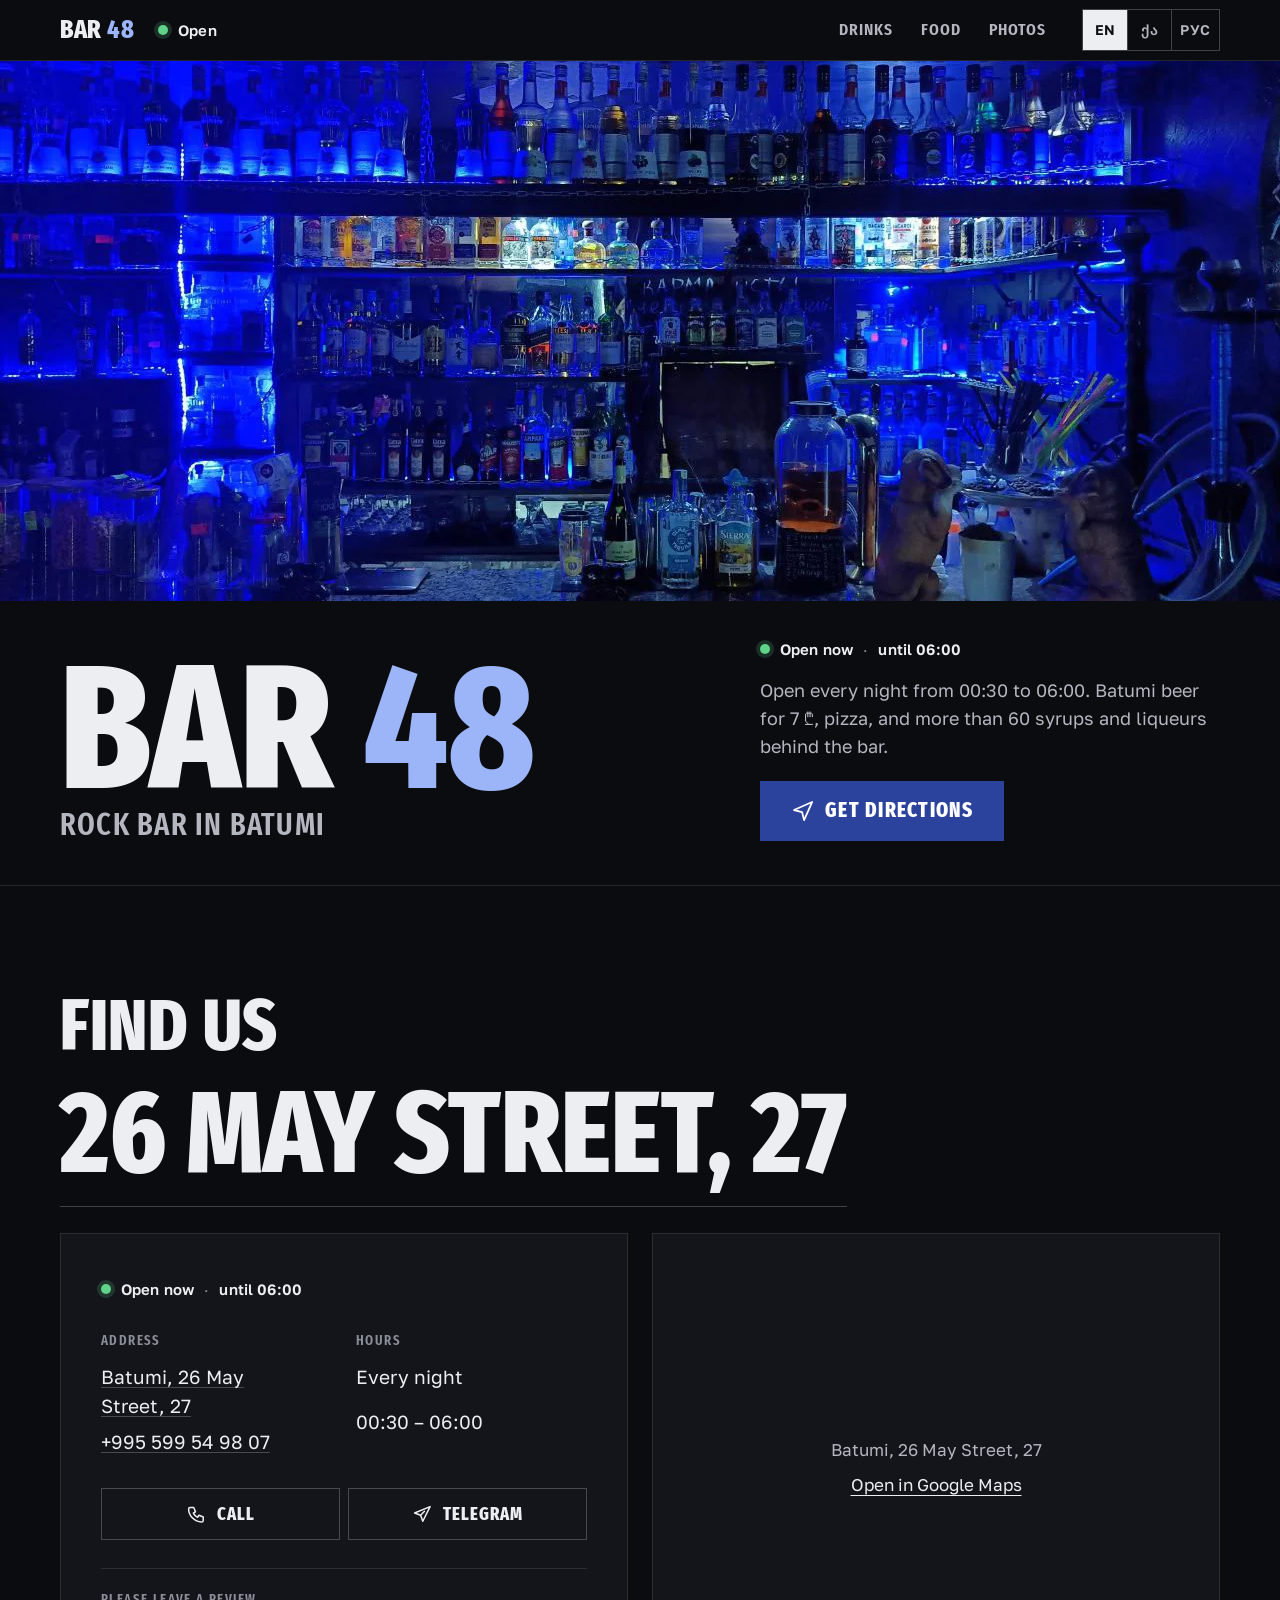
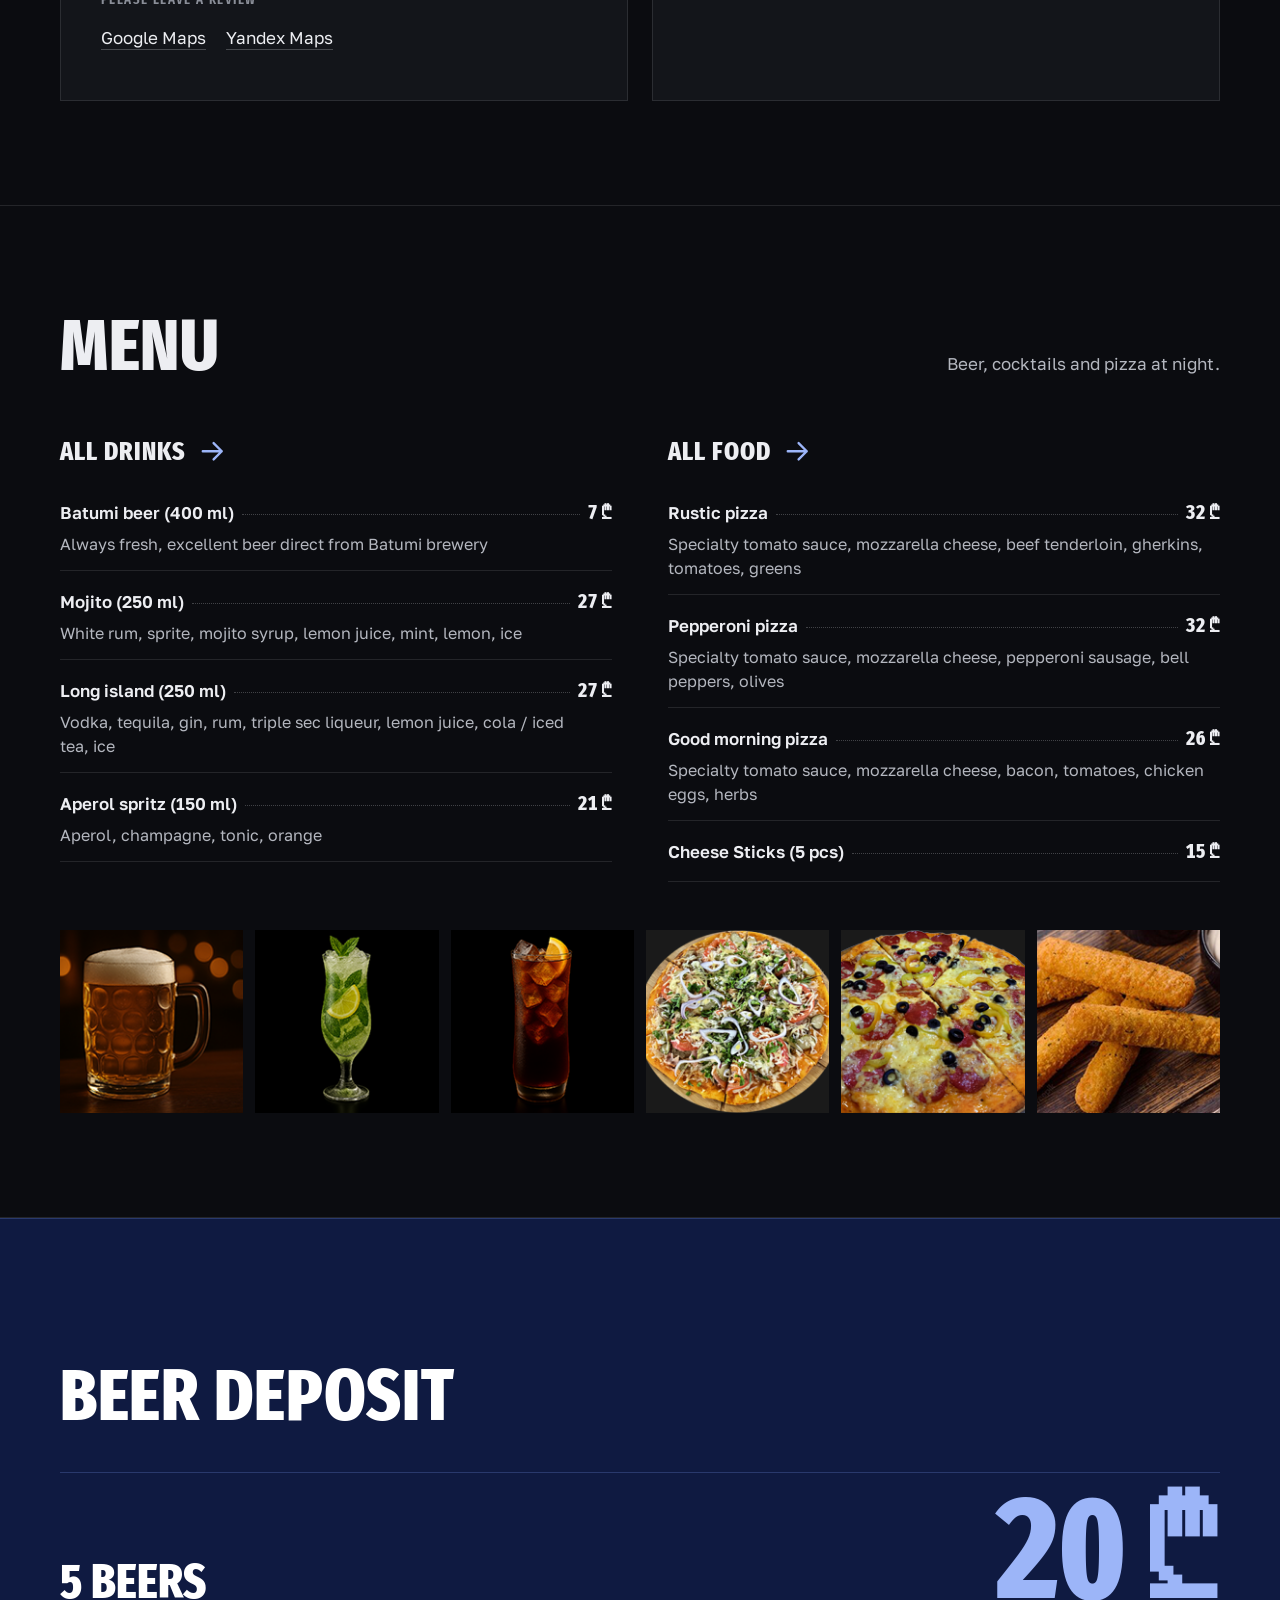
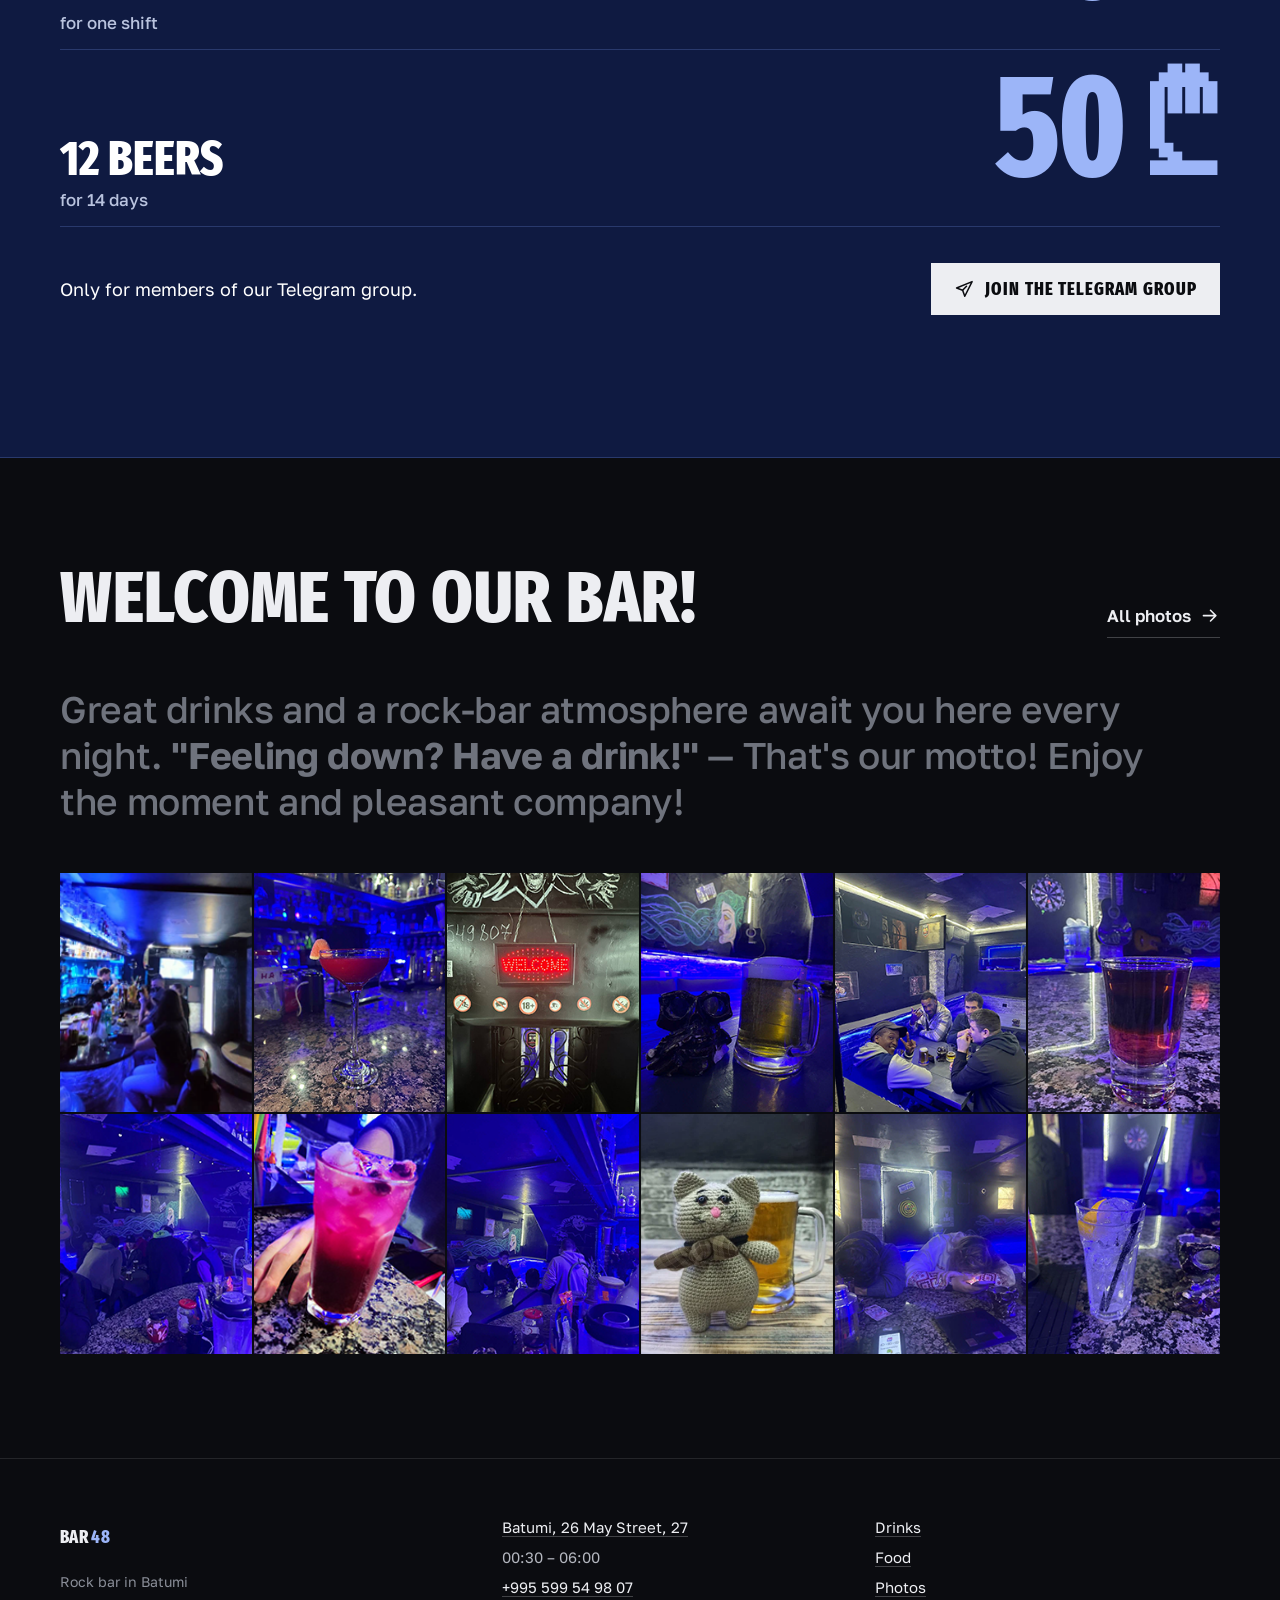
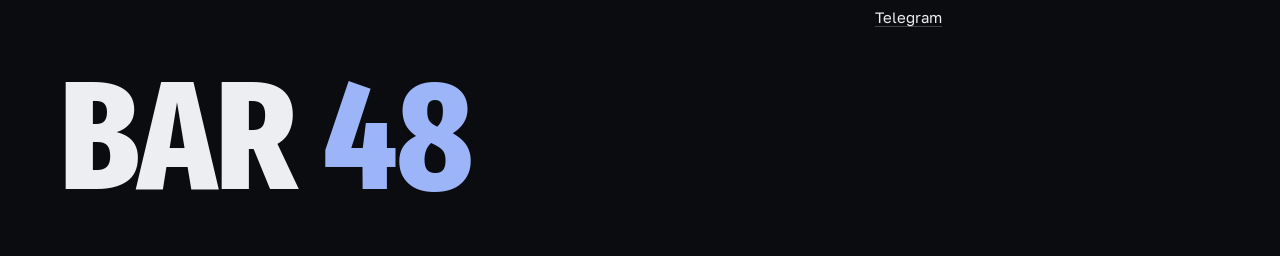
==== commit 11fa1d3e: "update" ====
--- a/index.html
+++ b/index.html
@@ -6,7 +6,7 @@
 <title>Bar 48 - Batumi</title>
 <meta name="description" content="Great drinks and a rock-bar atmosphere await you here every night. Feeling down? Have a drink! — That&#x27;s our motto! Enjoy the moment and pleasant company!">
 <link rel="canonical" href="https://bar48.ge/">
-<meta name="theme-color" content="#0e0d0c">
+<meta name="theme-color" content="#0b0c10">
 <link rel="icon" href="/images/favicon.ico">
 <meta property="og:type" content="website">
 <meta property="og:site_name" content="Bar 48">
@@ -15,8 +15,8 @@
 <meta property="og:url" content="https://bar48.ge/">
 <meta property="og:image" content="https://bar48.ge/images/bar.jpg">
 <link rel="preload" href="/assets/fonts/fira-sans-extra-condensed-latin-800.woff2" as="font" type="font/woff2" crossorigin>
-<link rel="stylesheet" href="/assets/css/fonts.css">
-<link rel="stylesheet" href="/assets/css/site.css">
+<link rel="stylesheet" href="/assets/css/fonts.css?v=4ae0344a">
+<link rel="stylesheet" href="/assets/css/site.css?v=a6abf545">
 <script type="application/ld+json">{"@context": "https://schema.org", "@type": "BarOrPub", "name": "Bar 48", "url": "https://bar48.ge/", "image": "https://bar48.ge/images/bar.jpg", "telephone": "+995599549807", "address": {"@type": "PostalAddress", "streetAddress": "26 May Street, 27", "addressLocality": "Batumi", "addressCountry": "GE"}, "geo": {"@type": "GeoCoordinates", "latitude": 41.6474543, "longitude": 41.6323109}, "hasMap": "https://www.google.com/maps/place/Bar+48/@41.6472818,41.6299166,17z/data=!4m6!3m5!1s0x4067877c6534400d:0x36e22db643766849!8m2!3d41.6474543!4d41.6323109!16s%2Fg%2F11rvh7wrxh", "sameAs": ["https://t.me/BAR48_Batumi"], "servesCuisine": "Pizza", "priceRange": "₾"}</script>
 <script async src="https://www.googletagmanager.com/gtag/js?id=G-WJXPF8V3XT"></script>
 <script>
@@ -50,101 +50,127 @@
       <a href="/photos/" data-i18n="photosNav">Photos</a>
 </nav>
 <main id="main">
-<section class="hero" aria-labelledby="hero-title">
-  <div class="hero-grid">
-    <div class="hero-media">
-      <img src="/images/bar-hero.webp" alt="The backbar of Bar 48 lit in blue" width="1280" height="576" fetchpriority="high">
+<section class="hero" data-enter aria-labelledby="hero-title">
+  <div class="hero-photo">
+    <img src="/images/bar-hero.webp" alt="The backbar of Bar 48 lit in blue" width="1280" height="576" fetchpriority="high">
+  </div>
+  <div class="wrap hero-text">
+    <h1 id="hero-title"><span class="h1-name">Bar <span class="num">48</span></span><span class="h1-kind" data-i18n="tagline">Rock bar in Batumi</span></h1>
+    <div class="hero-side">
       <p class="status" data-status data-open="false" aria-live="polite">00:30 – 06:00</p>
-    </div>
-    <div class="hero-body">
-      <div>
-        <h1 id="hero-title">Bar <span class="num">48</span></h1>
-        <p class="hero-tag" data-i18n="tagline">Rock bar in Batumi</p>
-      </div>
-      <ul class="facts">
-        <li><svg class="icon" viewBox="0 0 24 24" aria-hidden="true"><circle cx="12" cy="12" r="9"/><path d="M12 7v5l3 2"/></svg><span>00:30 – 06:00</span></li>
-        <li><svg class="icon" viewBox="0 0 24 24" aria-hidden="true"><path d="M12 21s-7-6.1-7-11.5a7 7 0 0 1 14 0C19 14.9 12 21 12 21z"/><circle cx="12" cy="9.5" r="2.5"/></svg><a href="https://www.google.com/maps/place/Bar+48/@41.6472818,41.6299166,17z/data=!4m6!3m5!1s0x4067877c6534400d:0x36e22db643766849!8m2!3d41.6474543!4d41.6323109!16s%2Fg%2F11rvh7wrxh" target="_blank" rel="noopener" data-i18n="address">Batumi, 26 May Street, 27</a></li>
-      </ul>
+      <p class="hero-lead" data-i18n="heroLead">Open every night from 00:30 to 06:00. Batumi beer for 7 ₾, pizza, and more than 60 syrups and liqueurs behind the bar.</p>
       <div class="hero-actions" data-dock-anchor>
-        <a class="btn btn-primary" href="https://www.google.com/maps/dir/?api=1&amp;destination=41.6474543%2C41.6323109" target="_blank" rel="noopener"><svg class="icon" viewBox="0 0 24 24" aria-hidden="true"><path d="M3 11 21 3l-8 18-2-8-8-2z"/></svg><span data-i18n="getdirections">Get Directions</span></a>
-        <a class="btn" href="tel:+995599549807"><svg class="icon" viewBox="0 0 24 24" aria-hidden="true"><path d="M5 4h4l2 5-2.5 1.5a11 11 0 0 0 5 5L15 13l5 2v4a2 2 0 0 1-2 2A16 16 0 0 1 3 6a2 2 0 0 1 2-2z"/></svg><span data-i18n="call">Call</span></a>
-        <a class="btn" href="https://t.me/BAR48_Batumi" target="_blank" rel="noopener"><svg class="icon" viewBox="0 0 24 24" aria-hidden="true"><path d="M21 3 3 10.5l7 2.5 2.5 7L21 3z"/><path d="m10 13 4.5-4.5"/></svg><span>Telegram</span></a>
-      </div>
-    </div>
-  </div>
-</section>
-
-<section class="section" aria-labelledby="deal-title">
-  <div class="wrap deal">
-    <div class="deal-box">
-      <h2 id="deal-title" data-i18n="offer">Special Offer: Beer Deposit</h2>
-      <div class="deal-text" data-i18n-html="offer2"><strong>5 beers — 20 ₾</strong> (Valid for one work shift)<br><strong>12 beers — 50 ₾</strong> (Valid for 14 days)<br><br><i>Available exclusively to members of our <a href="https://t.me/BAR48_Batumi" target="_blank" rel="noopener">Telegram</a> group.</i></div>
-      <a class="btn btn-primary" href="https://t.me/BAR48_Batumi" target="_blank" rel="noopener"><svg class="icon" viewBox="0 0 24 24" aria-hidden="true"><path d="M21 3 3 10.5l7 2.5 2.5 7L21 3z"/><path d="m10 13 4.5-4.5"/></svg><span data-i18n="telegram">Telegram group</span></a>
-    </div>
-    <div class="pour">
-      <img src="/images/beer.webp" alt="Batumi beer" width="400" height="190" loading="lazy" decoding="async">
-      <ul class="items"><li class="item no-img" data-i18n-item="beer"><div><div class="item-line"><h3 class="item-name">Batumi beer (400 ml)</h3><span class="item-price">7 ₾</span></div><p class="item-desc">Always fresh, excellent beer direct from Batumi brewery</p></div></li></ul>
-    </div>
-  </div>
-</section>
-
-<section class="section" aria-labelledby="menu-title">
-  <div class="wrap">
-    <div class="section-head"><h2 id="menu-title" data-i18n="menu">Menu</h2></div>
-    <div class="doors">
-      <a class="door" href="/drinks/"><img src="/images/Long-island.webp" alt="" width="400" height="190" loading="lazy" decoding="async"><span class="door-label"><span data-i18n="drinks">Drinks</span><svg class="icon" viewBox="0 0 24 24" aria-hidden="true"><path d="M5 12h14M13 6l6 6-6 6"/></svg></span></a>
-      <a class="door" href="/food/"><img src="/images/Pepperoni-pizza.webp" alt="" width="400" height="190" loading="lazy" decoding="async"><span class="door-label"><span data-i18n="food">Food</span><svg class="icon" viewBox="0 0 24 24" aria-hidden="true"><path d="M5 12h14M13 6l6 6-6 6"/></svg></span></a>
-    </div>
-    <ul class="items featured">
-      <li class="item" data-i18n-item="Rustic"><img src="/images/Rustic.webp" alt="Rustic pizza" width="400" height="190" loading="lazy" decoding="async"><div><div class="item-line"><h3 class="item-name">Rustic pizza</h3><span class="item-price">32 ₾</span></div><p class="item-desc">Specialty tomato sauce, mozzarella cheese, beef tenderloin, gherkins, tomatoes, greens</p></div></li><li class="item" data-i18n-item="Goodmorning"><img src="/images/good-morning.webp" alt="Good morning pizza" width="400" height="190" loading="lazy" decoding="async"><div><div class="item-line"><h3 class="item-name">Good morning pizza</h3><span class="item-price">26 ₾</span></div><p class="item-desc">Specialty tomato sauce, mozzarella cheese, bacon, tomatoes, chicken eggs, herbs</p></div></li><li class="item" data-i18n-item="mojito"><img src="/images/Mojito.webp" alt="Mojito (250 ml)" width="400" height="190" loading="lazy" decoding="async"><div><div class="item-line"><h3 class="item-name">Mojito (250 ml)</h3><span class="item-price">27 ₾</span></div><p class="item-desc">White rum, sprite, mojito syrup, lemon juice, mint, lemon, ice</p></div></li><li class="item" data-i18n-item="CheeseSticks"><img src="/images/cheese-sticks.webp" alt="Cheese Sticks (5 pcs)" width="400" height="190" loading="lazy" decoding="async"><div><div class="item-line"><h3 class="item-name">Cheese Sticks (5 pcs)</h3><span class="item-price">15 ₾</span></div><p class="item-desc"></p></div></li>
-    </ul>
-  </div>
-</section>
-
-<section class="section" aria-labelledby="about-title">
-  <div class="wrap about">
-    <div>
+        <a class="btn btn-primary btn-xl" href="https://www.google.com/maps/dir/?api=1&amp;destination=41.6474543%2C41.6323109" target="_blank" rel="noopener"><svg class="icon" viewBox="0 0 24 24" aria-hidden="true"><path d="M3 11 21 3l-8 18-2-8-8-2z"/></svg><span data-i18n="getdirections">Get Directions</span></a>
+      </div>
+    </div>
+  </div>
+</section>
+
+<section class="section" id="visit" aria-labelledby="visit-title">
+  <div class="wrap">
+    <h2 id="visit-title" data-i18n="findUs">Find us</h2>
+    <p class="type-moment"><a class="draw" href="https://www.google.com/maps/place/Bar+48/@41.6472818,41.6299166,17z/data=!4m6!3m5!1s0x4067877c6534400d:0x36e22db643766849!8m2!3d41.6474543!4d41.6323109!16s%2Fg%2F11rvh7wrxh" target="_blank" rel="noopener" data-i18n="street">26 May Street, 27</a></p>
+    <div class="visit">
+      <div class="visit-panel">
+        <div class="visit-top">
+          <p class="status" data-status data-open="false">00:30 – 06:00</p>
+        </div>
+        <div class="visit-cols">
+          <div>
+            <p class="t-label" data-i18n="addressLabel">Address</p>
+            <p class="visit-big"><a class="draw" href="https://www.google.com/maps/place/Bar+48/@41.6472818,41.6299166,17z/data=!4m6!3m5!1s0x4067877c6534400d:0x36e22db643766849!8m2!3d41.6474543!4d41.6323109!16s%2Fg%2F11rvh7wrxh" target="_blank" rel="noopener" data-i18n="address">Batumi, 26 May Street, 27</a></p>
+            <p class="visit-big"><a class="draw" href="tel:+995599549807">+995 599 54 98 07</a></p>
+          </div>
+          <div>
+            <p class="t-label" data-i18n="hoursLabel">Hours</p>
+            <dl class="hours"><dt data-i18n="everyNight">Every night</dt><dd>00:30 – 06:00</dd></dl>
+          </div>
+        </div>
+        <div class="btn-row">
+          <a class="btn" href="tel:+995599549807"><svg class="icon" viewBox="0 0 24 24" aria-hidden="true"><path d="M5 4h4l2 5-2.5 1.5a11 11 0 0 0 5 5L15 13l5 2v4a2 2 0 0 1-2 2A16 16 0 0 1 3 6a2 2 0 0 1 2-2z"/></svg><span data-i18n="call">Call</span></a>
+          <a class="btn" href="https://t.me/BAR48_Batumi" target="_blank" rel="noopener"><svg class="icon" viewBox="0 0 24 24" aria-hidden="true"><path d="M21 3 3 10.5l7 2.5 2.5 7L21 3z"/><path d="m10 13 4.5-4.5"/></svg><span>Telegram</span></a>
+        </div>
+        <p class="visit-reviews"><span class="t-label" data-i18n="pleaseleaveareview">Please leave a review</span> <a class="draw" href="https://maps.app.goo.gl/VGhTZVqB5AjMxYQJ9" target="_blank" rel="noopener">Google Maps</a> <a class="draw" href="https://yandex.com.ge/maps/-/CHGJjGn7" target="_blank" rel="noopener" data-i18n="yandex">Yandex Maps</a></p>
+      </div>
+      <div class="map">
+        <a class="map-fallback" href="https://www.google.com/maps/place/Bar+48/@41.6472818,41.6299166,17z/data=!4m6!3m5!1s0x4067877c6534400d:0x36e22db643766849!8m2!3d41.6474543!4d41.6323109!16s%2Fg%2F11rvh7wrxh" target="_blank" rel="noopener"><span data-i18n="address">Batumi, 26 May Street, 27</span><span class="map-open" data-i18n="openMaps">Open in Google Maps</span></a>
+        <iframe src="https://www.google.com/maps/embed?pb=!1m18!1m12!1m3!1d3545.564730481724!2d41.63337243995288!3d41.64596064402859!2m3!1f0!2f0!3f0!3m2!1i1024!2i768!4f13.1!3m3!1m2!1s0x4067877c6534400d%3A0x36e22db643766849!2z0JHQsNGAIDQ4!5e0!3m2!1sen!2sge!4v1701516762082!5m2!1sen!2sge" title="Bar 48 on Google Maps" loading="lazy" referrerpolicy="no-referrer-when-downgrade" allowfullscreen></iframe>
+      </div>
+    </div>
+  </div>
+</section>
+
+<section class="section" id="menu" aria-labelledby="menu-title">
+  <div class="wrap">
+    <div class="head-row">
+      <h2 id="menu-title" data-i18n="menu">Menu</h2>
+      <p data-i18n="menuSide">Beer, cocktails and pizza at night.</p>
+    </div>
+    <div class="groups">
+      <div class="group">
+        <a class="group-label" href="/drinks/"><span data-i18n="allDrinks">All drinks</span><svg class="icon arrow" viewBox="0 0 24 24" aria-hidden="true"><path d="M5 12h14M13 6l6 6-6 6"/></svg></a>
+        <ul class="items rows">
+          <li class="item no-img" data-i18n-item="beer"><div><div class="item-line"><h3 class="item-name">Batumi beer (400 ml)</h3><span class="item-price">7 ₾</span></div><p class="item-desc">Always fresh, excellent beer direct from Batumi brewery</p></div></li>
+          <li class="item no-img" data-i18n-item="mojito"><div><div class="item-line"><h3 class="item-name">Mojito (250 ml)</h3><span class="item-price">27 ₾</span></div><p class="item-desc">White rum, sprite, mojito syrup, lemon juice, mint, lemon, ice</p></div></li>
+          <li class="item no-img" data-i18n-item="longisland"><div><div class="item-line"><h3 class="item-name">Long island (250 ml)</h3><span class="item-price">27 ₾</span></div><p class="item-desc"></p></div></li>
+          <li class="item no-img" data-i18n-item="aperolspritz"><div><div class="item-line"><h3 class="item-name">Aperol spritz (150 ml)</h3><span class="item-price">21 ₾</span></div><p class="item-desc">Aperol, champagne, tonic, orange</p></div></li>
+        </ul>
+      </div>
+      <div class="group">
+        <a class="group-label" href="/food/"><span data-i18n="allFood">All food</span><svg class="icon arrow" viewBox="0 0 24 24" aria-hidden="true"><path d="M5 12h14M13 6l6 6-6 6"/></svg></a>
+        <ul class="items rows">
+          <li class="item no-img" data-i18n-item="Rustic"><div><div class="item-line"><h3 class="item-name">Rustic pizza</h3><span class="item-price">32 ₾</span></div><p class="item-desc">Specialty tomato sauce, mozzarella cheese, beef tenderloin, gherkins, tomatoes, greens</p></div></li>
+          <li class="item no-img" data-i18n-item="Pepperoni"><div><div class="item-line"><h3 class="item-name">Pepperoni pizza</h3><span class="item-price">32 ₾</span></div><p class="item-desc"></p></div></li>
+          <li class="item no-img" data-i18n-item="Goodmorning"><div><div class="item-line"><h3 class="item-name">Good morning pizza</h3><span class="item-price">26 ₾</span></div><p class="item-desc">Specialty tomato sauce, mozzarella cheese, bacon, tomatoes, chicken eggs, herbs</p></div></li>
+          <li class="item no-img" data-i18n-item="CheeseSticks"><div><div class="item-line"><h3 class="item-name">Cheese Sticks (5 pcs)</h3><span class="item-price">15 ₾</span></div><p class="item-desc"></p></div></li>
+        </ul>
+      </div>
+    </div>
+    <div class="strip">
+      <a class="zoom" href="/drinks/"><img src="/images/beer.webp" alt="Batumi beer" width="400" height="190" loading="lazy" decoding="async"></a>
+      <a class="zoom" href="/drinks/"><img src="/images/Mojito.webp" alt="Mojito" width="400" height="190" loading="lazy" decoding="async"></a>
+      <a class="zoom" href="/drinks/"><img src="/images/Long-island.webp" alt="Long island" width="400" height="190" loading="lazy" decoding="async"></a>
+      <a class="zoom" href="/food/"><img src="/images/Rustic.webp" alt="Rustic pizza" width="400" height="190" loading="lazy" decoding="async"></a>
+      <a class="zoom" href="/food/"><img src="/images/Pepperoni-pizza.webp" alt="Pepperoni pizza" width="400" height="190" loading="lazy" decoding="async"></a>
+      <a class="zoom" href="/food/"><img src="/images/cheese-sticks.webp" alt="Cheese sticks" width="400" height="190" loading="lazy" decoding="async"></a>
+    </div>
+  </div>
+</section>
+
+<section class="section band" id="deposit" aria-labelledby="deposit-title">
+  <div class="wrap">
+    <h2 id="deposit-title" data-i18n="depTitle">Beer deposit</h2>
+    <dl class="deals">
+      <div><dt><span data-i18n="dep5">5 beers</span> <span class="deal-note" data-i18n="dep5note">for one shift</span></dt><dd>20 ₾</dd></div>
+      <div><dt><span data-i18n="dep12">12 beers</span> <span class="deal-note" data-i18n="dep12note">for 14 days</span></dt><dd>50 ₾</dd></div>
+    </dl>
+    <div class="band-foot">
+      <p data-i18n="depNote">Only for members of our Telegram group.</p>
+      <a class="btn btn-inverse" href="https://t.me/BAR48_Batumi" target="_blank" rel="noopener"><svg class="icon" viewBox="0 0 24 24" aria-hidden="true"><path d="M21 3 3 10.5l7 2.5 2.5 7L21 3z"/><path d="m10 13 4.5-4.5"/></svg><span data-i18n="depJoin">Join the Telegram group</span></a>
+    </div>
+  </div>
+</section>
+
+<section class="section" id="bar" aria-labelledby="about-title">
+  <div class="wrap">
+    <div class="head-row">
       <h2 id="about-title" data-i18n="welcome">Welcome to our bar!</h2>
-      <p style="margin-top:20px" data-i18n-html="great">Great drinks and a rock-bar atmosphere await you here every night. <b>"Feeling down? Have a drink!"</b> — That's our motto! Enjoy the moment and pleasant company!</p>
-      <a class="btn" href="/photos/"><span data-i18n="photos">Bar through photos</span><svg class="icon" viewBox="0 0 24 24" aria-hidden="true"><path d="M5 12h14M13 6l6 6-6 6"/></svg></a>
-    </div>
-    <div class="mosaic">
-<a href="/photos/"><img src="/images/5.webp" alt="Guests at the bar counter" width="180" height="316" loading="lazy" decoding="async"></a>
-<a href="/photos/"><img src="/images/13.webp" alt="Red cocktail in a martini glass" width="233" height="311" loading="lazy" decoding="async"></a>
-<a href="/photos/"><img src="/images/18.webp" alt="Friends at a table" width="233" height="311" loading="lazy" decoding="async"></a>
-<a href="/photos/"><img src="/images/14.webp" alt="Mug of beer in front of the wall mural" width="233" height="311" loading="lazy" decoding="async"></a>
-    </div>
-  </div>
-</section>
-
-<section class="section" aria-labelledby="visit-title">
-  <div class="wrap visit">
-    <div class="map">
-      <a class="map-fallback" href="https://www.google.com/maps/place/Bar+48/@41.6472818,41.6299166,17z/data=!4m6!3m5!1s0x4067877c6534400d:0x36e22db643766849!8m2!3d41.6474543!4d41.6323109!16s%2Fg%2F11rvh7wrxh" target="_blank" rel="noopener"><span data-i18n="address">Batumi, 26 May Street, 27</span><span class="map-open" data-i18n="openMaps">Open in Google Maps</span></a>
-      <iframe src="https://www.google.com/maps/embed?pb=!1m18!1m12!1m3!1d3545.564730481724!2d41.63337243995288!3d41.64596064402859!2m3!1f0!2f0!3f0!3m2!1i1024!2i768!4f13.1!3m3!1m2!1s0x4067877c6534400d%3A0x36e22db643766849!2z0JHQsNGAIDQ4!5e0!3m2!1sen!2sge!4v1701516762082!5m2!1sen!2sge" title="Bar 48 on Google Maps" loading="lazy" referrerpolicy="no-referrer-when-downgrade" allowfullscreen></iframe>
-    </div>
-    <div>
-      <h2 id="visit-title" data-i18n="getdirections">Get Directions</h2>
-      <p class="status" style="margin:16px 0 28px" data-status data-open="false">00:30 – 06:00</p>
-      <dl class="details">
-        <div><dt data-i18n="addressLabel">Address</dt><dd><a href="https://www.google.com/maps/place/Bar+48/@41.6472818,41.6299166,17z/data=!4m6!3m5!1s0x4067877c6534400d:0x36e22db643766849!8m2!3d41.6474543!4d41.6323109!16s%2Fg%2F11rvh7wrxh" target="_blank" rel="noopener" data-i18n="address">Batumi, 26 May Street, 27</a></dd></div>
-        <div><dt data-i18n="hoursLabel">Hours</dt><dd>00:30 – 06:00</dd></div>
-        <div><dt data-i18n="phoneLabel">Phone</dt><dd><a href="tel:+995599549807">+995 599 54 98 07</a></dd></div>
-        <div><dt>Telegram</dt><dd><a href="https://t.me/BAR48_Batumi" target="_blank" rel="noopener">@BAR48_Batumi</a></dd></div>
-      </dl>
-      <div class="btn-row">
-        <a class="btn btn-primary" href="https://www.google.com/maps/dir/?api=1&amp;destination=41.6474543%2C41.6323109" target="_blank" rel="noopener"><svg class="icon" viewBox="0 0 24 24" aria-hidden="true"><path d="M3 11 21 3l-8 18-2-8-8-2z"/></svg><span data-i18n="getdirections">Get Directions</span></a>
-        <a class="btn" href="tel:+995599549807"><svg class="icon" viewBox="0 0 24 24" aria-hidden="true"><path d="M5 4h4l2 5-2.5 1.5a11 11 0 0 0 5 5L15 13l5 2v4a2 2 0 0 1-2 2A16 16 0 0 1 3 6a2 2 0 0 1 2-2z"/></svg><span data-i18n="call">Call</span></a>
-      </div>
-      <figure class="sign">
-        <img src="/images/1.webp" alt="Entrance to Bar 48 with the red 48 sign" width="180" height="236" loading="lazy" decoding="async">
-        <figcaption data-i18n="lookSign">Entrance</figcaption>
-      </figure>
-      <h3 style="margin:44px 0 16px;font-size:1.5rem" data-i18n="pleaseleaveareview">Please leave a review</h3>
-      <div class="reviews">
-        <a class="btn" href="https://maps.app.goo.gl/VGhTZVqB5AjMxYQJ9" target="_blank" rel="noopener"><svg class="icon" viewBox="0 0 24 24" aria-hidden="true"><path d="m12 3 2.7 5.6 6.1.9-4.4 4.3 1 6.1L12 17l-5.4 2.9 1-6.1L3.2 9.5l6.1-.9z"/></svg><span>Google Maps</span></a>
-        <a class="btn" href="https://yandex.com.ge/maps/-/CHGJjGn7" target="_blank" rel="noopener"><svg class="icon" viewBox="0 0 24 24" aria-hidden="true"><path d="m12 3 2.7 5.6 6.1.9-4.4 4.3 1 6.1L12 17l-5.4 2.9 1-6.1L3.2 9.5l6.1-.9z"/></svg><span data-i18n="yandex">Yandex Maps</span></a>
-      </div>
+      <a class="draw head-link" href="/photos/"><span data-i18n="allPhotos">All photos</span><svg class="icon arrow" viewBox="0 0 24 24" aria-hidden="true"><path d="M5 12h14M13 6l6 6-6 6"/></svg></a>
+    </div>
+    <p class="statement" data-moment="word-highlight" data-i18n-html="great">Great drinks and a rock-bar atmosphere await you here every night. <b>"Feeling down? Have a drink!"</b> — That's our motto! Enjoy the moment and pleasant company!</p>
+    <div class="wall">
+      <a class="zoom" href="/photos/"><img src="/images/5.webp" alt="Guests at the bar counter" width="180" height="316" loading="lazy" decoding="async"></a>
+      <a class="zoom" href="/photos/"><img src="/images/13.webp" alt="Red cocktail in a martini glass" width="233" height="311" loading="lazy" decoding="async"></a>
+      <a class="zoom" href="/photos/"><img src="/images/21.webp" alt="Bar door with a WELCOME sign under the jester mural" width="233" height="311" loading="lazy" decoding="async"></a>
+      <a class="zoom" href="/photos/"><img src="/images/14.webp" alt="Mug of beer in front of the wall mural" width="233" height="311" loading="lazy" decoding="async"></a>
+      <a class="zoom" href="/photos/"><img src="/images/18.webp" alt="Friends at a table" width="233" height="311" loading="lazy" decoding="async"></a>
+      <a class="zoom" href="/photos/"><img src="/images/9.webp" alt="Layered shot on the bar counter" width="225" height="312" loading="lazy" decoding="async"></a>
+      <a class="zoom" href="/photos/"><img src="/images/15.webp" alt="A busy night at the bar" width="211" height="311" loading="lazy" decoding="async"></a>
+      <a class="zoom" href="/photos/"><img src="/images/7.webp" alt="Pink cocktail with berries" width="180" height="318" loading="lazy" decoding="async"></a>
+      <a class="zoom" href="/photos/"><img src="/images/12.webp" alt="Guests on the lounge sofa" width="233" height="311" loading="lazy" decoding="async"></a>
+      <a class="zoom" href="/photos/"><img src="/images/8.webp" alt="Knitted cat next to a glass of beer" width="225" height="400" loading="lazy" decoding="async"></a>
+      <a class="zoom" href="/photos/"><img src="/images/11.webp" alt="Late-night guests at the bar" width="233" height="311" loading="lazy" decoding="async"></a>
+      <a class="zoom" href="/photos/"><img src="/images/19.webp" alt="Gin and tonic with lemon" width="233" height="311" loading="lazy" decoding="async"></a>
     </div>
   </div>
 </section>
@@ -167,13 +193,14 @@
       <li><a href="https://t.me/BAR48_Batumi" target="_blank" rel="noopener">Telegram</a></li>
     </ul>
   </div>
+  <div class="wrap"><p class="footer-name" aria-hidden="true">Bar <span class="num">48</span></p></div>
 </footer>
 <nav class="dock" aria-label="Quick actions">
   <a href="https://www.google.com/maps/dir/?api=1&amp;destination=41.6474543%2C41.6323109" target="_blank" rel="noopener"><svg class="icon" viewBox="0 0 24 24" aria-hidden="true"><path d="M3 11 21 3l-8 18-2-8-8-2z"/></svg><span data-i18n="getdirections">Get Directions</span></a>
   <a href="tel:+995599549807"><svg class="icon" viewBox="0 0 24 24" aria-hidden="true"><path d="M5 4h4l2 5-2.5 1.5a11 11 0 0 0 5 5L15 13l5 2v4a2 2 0 0 1-2 2A16 16 0 0 1 3 6a2 2 0 0 1 2-2z"/></svg><span data-i18n="call">Call</span></a>
   <a href="https://t.me/BAR48_Batumi" target="_blank" rel="noopener" aria-label="Telegram"><svg class="icon" viewBox="0 0 24 24" aria-hidden="true"><path d="M21 3 3 10.5l7 2.5 2.5 7L21 3z"/><path d="m10 13 4.5-4.5"/></svg><span>TG</span></a>
 </nav>
-<script src="/lang.js" defer></script>
-<script src="/assets/js/site.js" defer></script>
+<script src="/lang.js?v=3efb84ca" defer></script>
+<script src="/assets/js/site.js?v=1c606eed" defer></script>
 </body>
 </html>
--- a/assets/css/site.css
+++ b/assets/css/site.css
@@ -1,19 +1,23 @@
 /* Bar 48 — site styles. Fonts in fonts.css (self-hosted). */
 
 :root {
-  --bg: #0e0d0c;
-  --bg-raised: #171513;
-  --bg-sunk: #0a0908;
-  --line: rgba(244, 239, 231, 0.12);
-  --line-strong: rgba(244, 239, 231, 0.26);
-  --text: #f4efe7;
-  --text-2: #bdb5a9;
-  --text-3: #9a9286;
-  --red: #d42a25;          /* the "48" lightbox */
-  --red-hover: #e8392f;
-  --red-ink: #ff3a30;      /* the same lightbox red, as text on dark (5.4:1) */
+  /* Night ground cooled toward the blue-black of the photographs; the blue taken from the
+     backbar at its own strength (OKLCH chroma about 0.15), never brighter than the LEDs. */
+  --bg: #0b0c10;
+  --bg-raised: #13151a;
+  --bg-sunk: #06070a;
+  --line: rgba(237, 238, 242, 0.11);
+  --line-strong: rgba(237, 238, 242, 0.24);
+  --text: #edeef2;         /* 16.9:1 on the ground */
+  --text-2: #b4b7bf;       /* 9.7:1 */
+  --text-3: #8a8e98;       /* 6.0:1 */
+  --blue: #2b439d;         /* backbar blue as a fill (button, dock); white on it 8.8:1 */
+  --blue-hover: #3651b0;   /* white 7.1:1 */
+  --blue-ink: #9cb5f8;     /* the ice blue of the lit bottles, as text on the ground (9.7:1) */
+  --band: #0f1a41;         /* deep navy for the one brand band; white 16.9:1 */
+  --band-line: #29396c;
   --open: #5fd38a;
-  --closed: #9a9286;
+  --closed: #8a8e98;
 
   --font-display: "Fira Sans Extra Condensed", "Noto Sans Georgian", "Arial Narrow", sans-serif;
   --font-body: "Golos Text", "Noto Sans Georgian", system-ui, -apple-system, "Segoe UI", sans-serif;
@@ -56,7 +60,7 @@
 
 img { max-width: 100%; height: auto; display: block; }
 
-::selection { background: var(--red); color: #fff; }
+::selection { background: var(--blue); color: #fff; }
 
 :focus-visible {
   outline: 2px solid var(--text);
@@ -147,7 +151,7 @@
 }
 
 .brand { font-size: 1.625rem; letter-spacing: 0.02em; }
-.brand .num { color: var(--red-ink); }
+.brand .num { color: var(--blue-ink); }
 
 .nav {
   display: flex;
@@ -171,7 +175,7 @@
 .nav a:hover { color: var(--text); }
 .nav a[aria-current="page"] {
   color: var(--text);
-  box-shadow: inset 0 -2px 0 var(--red);
+  box-shadow: inset 0 -2px 0 var(--blue);
 }
 
 .lang {
@@ -192,7 +196,7 @@
   transition: background 0.2s, color 0.2s;
 }
 .lang button + button { border-left: 1px solid var(--line-strong); }
-.lang button:hover { color: var(--text); background: rgba(244, 239, 231, 0.06); }
+.lang button:hover { color: var(--text); background: rgba(237, 238, 242, 0.06); }
 .lang button[aria-pressed="true"] { background: var(--text); color: var(--bg); }
 
 /* Mobile: the sticky header holds only wordmark, status and languages;
@@ -221,7 +225,7 @@
     text-decoration: none;
     color: var(--text-2);
   }
-  .nav-row a[aria-current="page"] { color: var(--text); box-shadow: inset 0 -2px 0 var(--red); }
+  .nav-row a[aria-current="page"] { color: var(--text); box-shadow: inset 0 -2px 0 var(--blue); }
   html { scroll-padding-top: 64px; }
 }
 
@@ -278,311 +282,172 @@
   cursor: pointer;
   transition: background 0.2s var(--ease-out), border-color 0.2s, color 0.2s, transform 0.2s var(--ease-out);
 }
-.btn:hover { border-color: var(--text); background: rgba(244, 239, 231, 0.06); }
+.btn:hover { border-color: var(--text); background: rgba(237, 238, 242, 0.06); }
 .btn:active { transform: translateY(1px); }
-.btn-primary { background: var(--red); border-color: var(--red); color: #fff; }
-.btn-primary:hover { background: var(--red-hover); border-color: var(--red-hover); }
+.btn-primary { background: var(--blue); border-color: var(--blue); color: #fff; }
+.btn-primary:hover { background: var(--blue-hover); border-color: var(--blue-hover); }
 .btn .icon { width: 1.15em; height: 1.15em; }
 
 .btn-row { display: flex; flex-wrap: wrap; gap: 8px; }
 
-/* ---------- Hero ---------- */
+/* ---------- Hero (home): the photograph full-bleed, nothing on it; the text under it ---------- */
 
 .hero { border-bottom: 1px solid var(--line); }
 
-.hero-media {
-  position: relative;
-  height: clamp(220px, 40svh, 420px);
+.hero-photo {
+  height: clamp(220px, 40svh, 380px);
   overflow: hidden;
-  background: #070c2c;
-}
-.hero-media img {
+  background: #050721;
+}
+.hero-photo img {
   width: 100%;
   height: 100%;
   object-fit: cover;
-  object-position: 50% 30%;
-  animation: settle 1.6s var(--ease-out) both;
-}
-.hero-media::after {
-  content: "";
-  position: absolute;
-  inset: auto 0 0 0;
-  height: 45%;
-  background: linear-gradient(to top, rgba(14, 13, 12, 0.92), rgba(14, 13, 12, 0));
-  pointer-events: none;
-}
-.hero-media .status {
-  position: absolute;
-  left: var(--gutter);
-  bottom: 14px;
-  z-index: 1;
-}
-
-.hero-body { padding: 24px var(--gutter) 32px; }
-.hero-body > * { animation: rise 0.7s var(--ease-out) both; }
-.hero-body > :nth-child(2) { animation-delay: 0.06s; }
-.hero-body > :nth-child(3) { animation-delay: 0.12s; }
-.hero-body > :nth-child(4) { animation-delay: 0.18s; }
-
-.hero h1 {
-  font-size: clamp(4rem, 19vw, 6rem);
-  line-height: 0.86;
-  letter-spacing: 0.005em;
-}
-.hero h1 .num { color: var(--red-ink); }
-
-.hero-tag {
-  margin-top: 12px;
-  font-family: var(--font-display);
+  object-position: 50% 32%;
+}
+
+.hero-text { padding-block: 28px 36px; display: grid; gap: 24px; }
+
+.hero h1 { display: grid; gap: 10px; }
+.h1-name {
+  display: block;
+  font-size: clamp(4.5rem, 22vw, 11rem);
+  line-height: 0.8;
+  letter-spacing: 0;
+}
+.h1-name .num { color: var(--blue-ink); }
+.h1-kind {
+  display: block;
   font-weight: 600;
-  font-size: 1.375rem;
+  font-size: clamp(1.375rem, 2.4vw, 2rem);
   letter-spacing: 0.04em;
-  text-transform: uppercase;
   color: var(--text-2);
 }
 
-.facts {
-  list-style: none;
-  margin: 20px 0 24px;
-  padding: 0;
-  display: grid;
-  gap: 8px;
-  color: var(--text-2);
-}
-.facts li { display: flex; gap: 10px; align-items: flex-start; }
-.facts .icon { margin-top: 0.18em; color: var(--text-3); }
-.facts a { color: var(--text); }
-
-.hero-actions { display: grid; grid-template-columns: 1fr 1fr; gap: 8px; }
-.hero-actions .btn-primary { grid-column: 1 / -1; min-height: 56px; font-size: 1.25rem; }
+.hero-side { display: grid; gap: 16px; justify-items: start; }
+.hero-lead { color: var(--text-2); font-size: 1.125rem; line-height: 1.55; max-width: 32em; }
+.hero-actions { width: 100%; margin-top: 4px; }
+.hero-actions .btn { width: 100%; }
 
 @media (min-width: 900px) {
-  .hero-grid {
-    display: grid;
-    grid-template-columns: minmax(0, 5fr) minmax(0, 7fr);
-    min-height: min(calc(100svh - var(--header-h)), 760px);
+  .hero-photo { height: clamp(280px, calc(min(100svh, 960px) - var(--header-h) - 300px), 600px); }
+  .hero-text {
+    grid-template-columns: minmax(0, 7fr) minmax(0, 5fr);
+    column-gap: 56px;
+    align-items: end;
+    padding-block: 36px 44px;
   }
-  .hero-body {
-    padding: 56px 48px 56px max(var(--gutter), calc((100vw - var(--max)) / 2));
-    display: flex;
-    flex-direction: column;
-    justify-content: center;
-  }
-  .hero-media { height: auto; order: 2; }
-  .hero-media::after {
-    inset: 0;
-    height: auto;
-    background:
-      linear-gradient(to top, rgba(14, 13, 12, 0.9), rgba(14, 13, 12, 0) 30%),
-      linear-gradient(to right, rgba(14, 13, 12, 0.85), rgba(14, 13, 12, 0) 30%);
-  }
-  .hero-media .status { left: 40px; bottom: 32px; font-size: 1.125rem; }
-  .hero h1 { font-size: clamp(5rem, 8.4vw, 7.5rem); }
-  .hero-actions { display: flex; flex-wrap: wrap; }
-  .hero-actions .btn-primary { flex-basis: 100%; }
-  .hero-actions .btn:not(.btn-primary) { flex: 1 1 0; }
-}
-
-@keyframes settle { from { transform: scale(1.06); opacity: 0.4; } to { transform: none; opacity: 1; } }
-@keyframes rise { from { transform: translateY(14px); opacity: 0; } to { transform: none; opacity: 1; } }
-
-/* ---------- Sections ---------- */
-
-.section { padding-block: 56px; border-bottom: 1px solid var(--line); }
-@media (min-width: 900px) { .section { padding-block: 88px; } }
-
-.section-head {
-  display: flex;
+  .hero-actions .btn { width: auto; }
+}
+
+.btn-xl { min-height: 60px; padding: 0 30px; font-size: 1.3125rem; }
+
+/* Entrance: once, on load */
+.hero[data-enter] .hero-photo img { animation: settle 1.4s var(--ease-out) both; }
+.hero[data-enter] .hero-text > * { animation: rise 0.8s var(--ease-out) both; }
+.hero[data-enter] .hero-text > :nth-child(2) { animation-delay: 0.12s; }
+
+@keyframes settle { from { transform: scale(1.05); opacity: 0.3; } to { transform: none; opacity: 1; } }
+@keyframes rise { from { transform: translateY(16px); opacity: 0; } to { transform: none; opacity: 1; } }
+
+/* ---------- Sections: one idea a screen ---------- */
+
+.section { padding-block: 64px; border-bottom: 1px solid var(--line); }
+@media (min-width: 900px) {
+  .section { padding-block: 104px; }
+  #visit, #menu, #deposit, #bar { min-height: min(calc(100svh - var(--header-h)), 900px); }
+}
+
+.section h2 { font-size: clamp(2.5rem, 6vw, 4.5rem); }
+
+.head-row {
+  display: flex;
+  flex-wrap: wrap;
   align-items: baseline;
   justify-content: space-between;
-  gap: 16px;
-  margin-bottom: 28px;
-}
-.section h2 { font-size: clamp(2.25rem, 8vw, 3.5rem); }
-.section-head a {
+  gap: 12px 32px;
+  margin-bottom: 48px;
+}
+.head-row p { color: var(--text-2); font-size: 1.0625rem; }
+
+.t-label {
+  font-family: var(--font-display);
   font-weight: 600;
-  white-space: nowrap;
-  color: var(--text-2);
-}
-.section-head a:hover { color: var(--text); }
-
-/* Deal */
-.deal {
-  display: grid;
-  gap: 32px;
-}
-@media (min-width: 900px) { .deal { grid-template-columns: 7fr 5fr; align-items: start; gap: 56px; } }
-
-.deal-box {
-  border: 1px solid var(--line-strong);
-  padding: 24px 20px;
-}
-@media (min-width: 600px) { .deal-box { padding: 32px; } }
-.deal-box h2 { font-size: clamp(1.875rem, 7vw, 2.75rem); margin-bottom: 20px; color: var(--text); }
-.deal-text { color: var(--text-2); }
-.deal-text strong {
-  display: block;
-  margin-top: 14px;
-  font-family: var(--font-display);
-  font-weight: 800;
-  font-size: 1.75rem;
-  letter-spacing: 0.02em;
-  text-transform: uppercase;
-  color: var(--text);
-  font-variant-numeric: tabular-nums;
-}
-.deal-text strong:first-child { margin-top: 0; }
-.deal-text br + br { display: none; }
-.deal-text i {
-  display: block;
-  margin-top: 20px;
-  font-style: normal;
-  color: var(--text);
-}
-.deal-box .btn { margin-top: 24px; width: 100%; }
-@media (min-width: 600px) { .deal-box .btn { width: auto; } }
-
-.pour { display: grid; gap: 16px; }
-.pour img { width: 100%; aspect-ratio: 16 / 9; object-fit: cover; }
-
-/* ---------- Menu rows (shared by home + menu pages) ---------- */
-
-.items { list-style: none; margin: 0; padding: 0; }
-
-.item {
-  display: grid;
-  grid-template-columns: 96px minmax(0, 1fr);
-  gap: 16px;
-  padding-block: 18px;
+  font-size: 0.875rem;
+  letter-spacing: 0.1em;
+  text-transform: uppercase;
+  color: var(--text-3);
+  margin-bottom: 10px;
+}
+
+/* ---------- Visit ---------- */
+
+.type-moment {
+  margin: 20px 0 48px;
+  font-family: var(--font-display);
+  font-weight: 800;
+  font-size: clamp(3rem, 9vw, 8rem);
+  line-height: 0.9;
+  text-transform: uppercase;
+  text-wrap: balance;
+}
+.type-moment a {
+  text-decoration: none;
+  --draw-h: 4px;
+  --draw-c: var(--blue);
+  padding-bottom: 0.04em;
+}
+:lang(ka) .type-moment { font-stretch: 75%; }
+
+.visit { display: grid; gap: 16px; }
+@media (min-width: 900px) { .visit { grid-template-columns: 1fr 1fr; gap: 24px; } }
+
+.visit-panel {
+  background: var(--bg-raised);
+  border: 1px solid var(--line);
+  padding: 24px;
+}
+@media (min-width: 600px) { .visit-panel { padding: 40px; } }
+.visit-top { margin-bottom: 28px; }
+.visit-cols { display: grid; gap: 28px; }
+@media (min-width: 600px) { .visit-cols { grid-template-columns: 1fr 1fr; gap: 24px; } }
+.visit-big { font-size: 1.1875rem; line-height: 1.55; }
+.visit-big + .visit-big { margin-top: 6px; }
+.hours { margin: 0; display: flex; justify-content: space-between; gap: 16px; font-size: 1.1875rem; line-height: 1.55; }
+.hours { flex-wrap: wrap; column-gap: 24px; }
+.hours dt, .hours dd { white-space: nowrap; }
+.hours dd { margin: 0; font-variant-numeric: tabular-nums; }
+.visit .btn-row { margin-top: 32px; }
+.visit .btn-row .btn { flex: 1 1 160px; }
+.visit-reviews {
+  margin-top: 28px;
+  padding-top: 20px;
   border-top: 1px solid var(--line);
-  align-items: start;
-}
-.item.no-img { grid-template-columns: minmax(0, 1fr); }
-.item img {
-  width: 96px;
-  aspect-ratio: 4 / 3;
-  object-fit: cover;
+  display: flex;
+  flex-wrap: wrap;
+  align-items: baseline;
+  gap: 4px 20px;
+}
+.visit-reviews .t-label { margin: 0; flex-basis: 100%; }
+.visit-reviews a { min-height: 44px; display: inline-flex; align-items: center; }
+.visit-reviews a.draw { background-position-y: calc(100% - 10px); }
+
+.map {
+  position: relative;
+  min-height: 320px;
   background: var(--bg-raised);
-}
-
-.item-line {
-  display: flex;
-  align-items: baseline;
-  gap: 8px;
-}
-.item-name {
-  font-family: var(--font-body);
-  font-weight: 600;
-  font-size: 1.0625rem;
-  line-height: 1.35;
-  text-transform: none;
-  letter-spacing: 0;
-}
-.item-line::after {
-  content: "";
-  order: 2;
-  flex: 1;
-  min-width: 16px;
-  border-bottom: 1px dotted var(--line-strong);
-  transform: translateY(-4px);
-}
-.item-price {
-  order: 3;
-  font-family: var(--font-display);
-  font-weight: 800;
-  font-size: 1.25rem;
-  letter-spacing: 0.02em;
-  white-space: nowrap;
-  font-variant-numeric: tabular-nums;
-  color: var(--text);
-}
-.item-price:empty { display: none; }
-.item-line:has(.item-price:empty)::after { display: none; }
-.item-desc {
-  margin-top: 4px;
-  font-size: 0.9375rem;
-  line-height: 1.5;
-  color: var(--text-2);
-}
-.item-desc:empty { display: none; }
-
-/* In lists that have photos, items without one keep the text column aligned */
-.menu-section .item.no-img, .featured .item.no-img { grid-template-columns: 96px minmax(0, 1fr); }
-.menu-section .item.no-img > div, .featured .item.no-img > div { grid-column: 2; }
-
-@media (min-width: 600px) {
-  .item, .menu-section .item.no-img, .featured .item.no-img { grid-template-columns: 128px minmax(0, 1fr); gap: 20px; }
-  .item.no-img { grid-template-columns: minmax(0, 1fr); }
-  .item img { width: 128px; }
-}
-
-/* Home: menu doors */
-.doors { display: grid; gap: 16px; margin-bottom: 40px; }
-@media (min-width: 700px) { .doors { grid-template-columns: 1fr 1fr; } }
-
-.door {
-  position: relative;
-  display: block;
-  text-decoration: none;
+  border: 1px solid var(--line);
   overflow: hidden;
-  border: 1px solid var(--line);
-  background: var(--bg-raised);
-}
-.door img {
+}
+@media (max-width: 899px) { .map { aspect-ratio: 4 / 3; min-height: 0; } }
+.map iframe {
+  position: absolute;
+  inset: 0;
   width: 100%;
-  aspect-ratio: 21 / 10;
-  object-fit: cover;
-  transition: transform 0.6s var(--ease-out);
-}
-.door:hover img { transform: scale(1.03); }
-.door-label {
-  display: flex;
-  align-items: center;
-  justify-content: space-between;
-  gap: 12px;
-  padding: 16px 20px;
-}
-.door-label span {
-  font-family: var(--font-display);
-  font-weight: 800;
-  font-size: 2rem;
-  letter-spacing: 0.02em;
-  text-transform: uppercase;
-  line-height: 1;
-}
-.door-label .icon { width: 28px; height: 28px; transition: transform 0.3s var(--ease-out); }
-.door:hover .door-label .icon { transform: translateX(4px); }
-
-.featured { display: grid; gap: 0 56px; }
-@media (min-width: 900px) { .featured { grid-template-columns: 1fr 1fr; } }
-
-/* ---------- About ---------- */
-
-.about { display: grid; gap: 32px; }
-@media (min-width: 900px) { .about { grid-template-columns: 5fr 7fr; gap: 56px; align-items: center; } }
-.about p { color: var(--text-2); font-size: 1.1875rem; line-height: 1.6; max-width: 34em; }
-.about p b { color: var(--text); font-weight: 600; }
-.about .btn { margin-top: 28px; }
-
-.mosaic {
-  display: grid;
-  grid-template-columns: repeat(4, 1fr);
-  gap: 6px;
-}
-.mosaic a { display: block; overflow: hidden; }
-.mosaic img { width: 100%; height: 100%; aspect-ratio: 3 / 4; object-fit: cover; transition: transform 0.6s var(--ease-out); }
-.mosaic a:hover img { transform: scale(1.04); }
-@media (max-width: 599px) { .mosaic { grid-template-columns: repeat(2, 1fr); } }
-
-/* ---------- Visit ---------- */
-
-.visit { display: grid; gap: 32px; }
-.visit .map { order: 2; }
-@media (min-width: 900px) {
-  .visit { grid-template-columns: 7fr 5fr; gap: 56px; }
-  .visit .map { order: 0; }
-}
-
+  height: 100%;
+  border: 0;
+  filter: invert(0.9) hue-rotate(180deg) saturate(0.5) brightness(0.9);
+}
 .map-fallback {
   position: absolute;
   inset: 0;
@@ -597,43 +462,251 @@
 }
 .map-open { color: var(--text); text-decoration: underline; text-underline-offset: 0.22em; }
 
-.sign { margin: 32px 0 0; display: flex; gap: 16px; align-items: center; }
-.sign img { width: 112px; aspect-ratio: 3 / 4; object-fit: cover; }
-.sign figcaption { font-family: var(--font-display); font-weight: 600; font-size: 1.25rem; letter-spacing: 0.04em; text-transform: uppercase; }
-
-.map {
-  position: relative;
+/* ---------- Menu rows (shared by home + menu pages) ---------- */
+
+.items { list-style: none; margin: 0; padding: 0; }
+
+.item {
+  display: grid;
+  grid-template-columns: 96px minmax(0, 1fr);
+  gap: 16px;
+  padding-block: 18px;
+  border-top: 1px solid var(--line);
+  align-items: start;
+}
+.item.no-img { grid-template-columns: minmax(0, 1fr); }
+.item img {
+  width: 96px;
   aspect-ratio: 4 / 3;
+  object-fit: cover;
   background: var(--bg-raised);
-  border: 1px solid var(--line);
-  overflow: hidden;
-}
-.map iframe {
+}
+
+.item-line {
+  display: flex;
+  align-items: baseline;
+  gap: 8px;
+}
+.item-name {
+  font-family: var(--font-body);
+  font-weight: 600;
+  font-size: 1.0625rem;
+  line-height: 1.35;
+  text-transform: none;
+  letter-spacing: 0;
+}
+.item-line::after {
+  content: "";
+  order: 2;
+  flex: 1;
+  min-width: 16px;
+  border-bottom: 1px dotted var(--line-strong);
+  transform: translateY(-4px);
+}
+.item-price {
+  order: 3;
+  font-family: var(--font-display);
+  font-weight: 800;
+  font-size: 1.25rem;
+  letter-spacing: 0.02em;
+  white-space: nowrap;
+  font-variant-numeric: tabular-nums;
+  color: var(--text);
+}
+.item-price:empty { display: none; }
+.item-line:has(.item-price:empty)::after { display: none; }
+.item-desc {
+  margin-top: 4px;
+  font-size: 0.9375rem;
+  line-height: 1.5;
+  color: var(--text-2);
+}
+.item-desc:empty { display: none; }
+
+/* In lists that have photos, items without one keep the text column aligned */
+.menu-section .item.no-img, .featured .item.no-img { grid-template-columns: 96px minmax(0, 1fr); }
+.menu-section .item.no-img > div, .featured .item.no-img > div { grid-column: 2; }
+
+@media (min-width: 600px) {
+  .item, .menu-section .item.no-img, .featured .item.no-img { grid-template-columns: 128px minmax(0, 1fr); gap: 20px; }
+  .item.no-img { grid-template-columns: minmax(0, 1fr); }
+  .item img { width: 128px; }
+}
+
+/* ---------- Home: menu groups and the detail strip ---------- */
+
+.groups { display: grid; gap: 40px; }
+@media (min-width: 900px) { .groups { grid-template-columns: 1fr 1fr; gap: 56px; } }
+
+.group-label {
+  display: inline-flex;
+  align-items: center;
+  gap: 10px;
+  min-height: 44px;
+  margin-bottom: 8px;
+  font-family: var(--font-display);
+  font-weight: 800;
+  font-size: 1.625rem;
+  letter-spacing: 0.04em;
+  text-transform: uppercase;
+  text-decoration: none;
+}
+.group-label .icon { color: var(--blue-ink); }
+
+.rows .item { border-top: 0; border-bottom: 1px solid var(--line); padding-block: 14px; }
+.rows .item-desc { font-size: 1rem; }
+
+.strip {
+  display: grid;
+  grid-template-columns: repeat(3, minmax(0, 1fr));
+  gap: 8px;
+  margin-top: 48px;
+}
+@media (min-width: 900px) { .strip { grid-template-columns: repeat(6, minmax(0, 1fr)); gap: 12px; } }
+.strip img { width: 100%; aspect-ratio: 1; object-fit: cover; background: var(--bg-raised); }
+
+/* ---------- Home: beer deposit, the one brand band ---------- */
+
+.band {
+  background: var(--band);
+  color: #fff;
+  border-top: 1px solid var(--band-line);
+  border-bottom: 1px solid var(--band-line);
+}
+.band ::selection { background: var(--blue-ink); color: var(--band); }
+.band .wrap { display: flex; flex-direction: column; justify-content: center; min-height: inherit; }
+@media (min-width: 900px) { .band { display: flex; } .band .wrap { min-height: 0; } }
+
+.deals { margin: 40px 0 0; display: grid; }
+.deals > div {
+  display: flex;
+  flex-wrap: wrap;
+  align-items: baseline;
+  justify-content: space-between;
+  gap: 4px 24px;
+  padding-block: 18px;
+  border-top: 1px solid var(--band-line);
+}
+.deals > div:last-child { border-bottom: 1px solid var(--band-line); }
+.deals dt {
+  font-family: var(--font-display);
+  font-weight: 800;
+  font-size: clamp(1.75rem, 4vw, 3rem);
+  line-height: 1;
+  text-transform: uppercase;
+}
+.deal-note {
+  display: block;
+  margin-top: 8px;
+  font-family: var(--font-body);
+  font-weight: 500;
+  font-size: 1.0625rem;
+  text-transform: none;
+  color: #b9c3de;          /* tinted from the band, 10:1 */
+}
+.deals dd {
+  margin: 0;
+  font-family: var(--font-display);
+  font-weight: 800;
+  font-size: clamp(4rem, 11vw, 9.5rem);
+  line-height: 0.85;
+  font-variant-numeric: tabular-nums;
+  color: var(--blue-ink);
+}
+.band-foot {
+  margin-top: 36px;
+  display: flex;
+  flex-wrap: wrap;
+  align-items: center;
+  justify-content: space-between;
+  gap: 16px 32px;
+  font-size: 1.125rem;
+}
+.btn-inverse { background: #edeef2; border-color: #edeef2; color: #0b0c10; }
+.btn-inverse:hover { background: #fff; border-color: #fff; }
+@media (max-width: 599px) { .band-foot .btn { width: 100%; } }
+
+/* ---------- Home: the bar ---------- */
+
+.head-link {
+  display: inline-flex;
+  align-items: center;
+  gap: 8px;
+  min-height: 44px;
+  font-weight: 600;
+}
+
+.statement {
+  max-width: 30em;
+  margin-bottom: 48px;
+  font-size: clamp(1.5rem, 2.9vw, 2.5rem);
+  line-height: 1.25;
+  font-weight: 500;
+  letter-spacing: -0.01em;
+}
+.statement b { font-weight: 700; }
+.statement .w { transition: color 0.25s; }
+.statement.wh .w { color: #6f737d; }
+.statement.wh .w.on { color: var(--text); }
+.statement.wh b .w.on { color: var(--blue-ink); }
+
+.wall {
+  display: grid;
+  grid-template-columns: repeat(3, minmax(0, 1fr));
+  gap: 2px;
+}
+@media (min-width: 900px) { .wall { grid-template-columns: repeat(6, minmax(0, 1fr)); } }
+.wall img { width: 100%; aspect-ratio: 4 / 5; object-fit: cover; background: var(--bg-raised); }
+
+/* ---------- Motion layer: hover, press, drawn underlines ---------- */
+
+.zoom { display: block; overflow: hidden; }
+.zoom img { transition: transform 0.4s var(--ease-out); }
+
+.draw {
+  text-decoration: none;
+  --draw-h: 1px;
+  --draw-c: currentColor;
+  background-image: linear-gradient(var(--draw-c), var(--draw-c)), linear-gradient(var(--line-strong), var(--line-strong));
+  background-repeat: no-repeat;
+  background-position: 100% 100%, 0 100%;
+  background-size: 0 var(--draw-h), 100% 1px;
+  transition: background-size 0.12s ease-out;
+}
+.draw:hover, .draw:focus-visible {
+  background-position: 0 100%, 0 100%;
+  background-size: 100% var(--draw-h), 100% 1px;
+  transition-duration: 0.15s;
+}
+.type-moment .draw { transition-duration: 0.3s; }
+.type-moment .draw:hover { transition-duration: 0.45s; }
+
+.arrow { transition: transform 0.15s var(--ease-out); }
+a:hover > .arrow, a:focus-visible > .arrow { transform: translateX(3px); }
+
+.nav a { position: relative; }
+.nav a::after {
+  content: "";
   position: absolute;
-  inset: 0;
-  width: 100%;
-  height: 100%;
-  border: 0;
-  filter: grayscale(0.35) contrast(1.05);
-}
-
-.details { margin: 0; display: grid; gap: 22px; }
-.details div { display: grid; gap: 4px; }
-.details dt {
-  font-family: var(--font-display);
-  font-weight: 600;
-  font-size: 0.9375rem;
-  letter-spacing: 0.08em;
-  text-transform: uppercase;
-  color: var(--text-3);
-}
-.details dd { margin: 0; font-size: 1.1875rem; }
-.details dd a { text-decoration-color: var(--line-strong); }
-.visit .btn-row { margin-top: 28px; }
-.visit .btn-row .btn { flex: 1 1 auto; }
-
-.reviews { display: flex; flex-wrap: wrap; gap: 8px; }
-.reviews .btn { flex: 1 1 200px; }
+  left: 12px;
+  right: 12px;
+  bottom: 8px;
+  height: 1px;
+  background: currentColor;
+  transform: scaleX(0);
+  transform-origin: right;
+  transition: transform 0.12s ease-out;
+}
+.nav a:hover::after { transform: scaleX(1); transform-origin: left; transition-duration: 0.15s; }
+.nav a[aria-current="page"]::after { display: none; }
+
+@media (hover: hover) and (pointer: fine) {
+  .btn { transition: background 0.15s, border-color 0.15s, color 0.15s, transform 0.15s var(--ease-out); }
+  .btn:hover { transform: translateY(-1px); }
+  .btn-xl:hover { transform: translateY(-2px); }
+  .zoom:hover img { transform: scale(1.03); transition-duration: 0.6s; }
+}
+.btn:active { transform: translateY(1px) scale(0.985); transition-duration: 0.09s; }
 
 /* ---------- Menu pages ---------- */
 
@@ -697,7 +770,7 @@
 /* ---------- 404 ---------- */
 
 .lost { padding-block: 64px 96px; display: grid; gap: 24px; justify-items: start; }
-.lost h1 { font-size: clamp(6rem, 30vw, 11rem); line-height: 0.8; color: var(--red-ink); }
+.lost h1 { font-size: clamp(6rem, 30vw, 11rem); line-height: 0.8; color: var(--blue-ink); }
 .lost p { font-size: 1.25rem; color: var(--text-2); }
 
 /* ---------- Footer ---------- */
@@ -714,6 +787,20 @@
 .site-footer a { color: var(--text); }
 .site-footer .brand { font-size: 1.125rem; }
 .fine { color: var(--text-3); font-size: 0.875rem; margin-top: 12px; }
+.site-footer .wrap:has(> .footer-name) { display: block; }
+.footer-name {
+  margin-top: 48px;
+  font-family: var(--font-display);
+  font-weight: 800;
+  font-size: min(12vw, 11rem);
+  line-height: 0.8;
+  letter-spacing: 0;
+  text-transform: uppercase;
+  color: var(--text);
+  white-space: nowrap;
+  user-select: none;
+}
+.footer-name .num { color: var(--blue-ink); }
 
 /* ---------- Mobile action bar ---------- */
 
@@ -749,17 +836,18 @@
   white-space: nowrap;
   padding: 0 6px;
 }
-.dock a:first-child { background: var(--red); color: #fff; }
+.dock a:first-child { background: var(--blue); color: #fff; }
 @media (min-width: 760px) { .dock { display: none; } }
 
 /* ---------- Scrollbar ---------- */
 
-html { scrollbar-color: #3a3631 var(--bg); scrollbar-width: thin; }
+html { scrollbar-color: #2a2e38 var(--bg); scrollbar-width: thin; }
 
 /* ---------- Reduced motion ---------- */
 
 @media (prefers-reduced-motion: reduce) {
   html { scroll-behavior: auto; }
-  .hero-media img, .hero-body > * { animation: none; }
-  .door img, .mosaic img, .dock { transition: none; }
-}
+  .hero[data-enter] .hero-photo img, .hero[data-enter] .hero-text > * { animation: none; }
+  .zoom img, .dock, .draw, .arrow, .nav a::after, .btn, .statement .w { transition: none; }
+  .zoom:hover img, .btn:hover, .btn:active, a:hover > .arrow { transform: none; }
+}
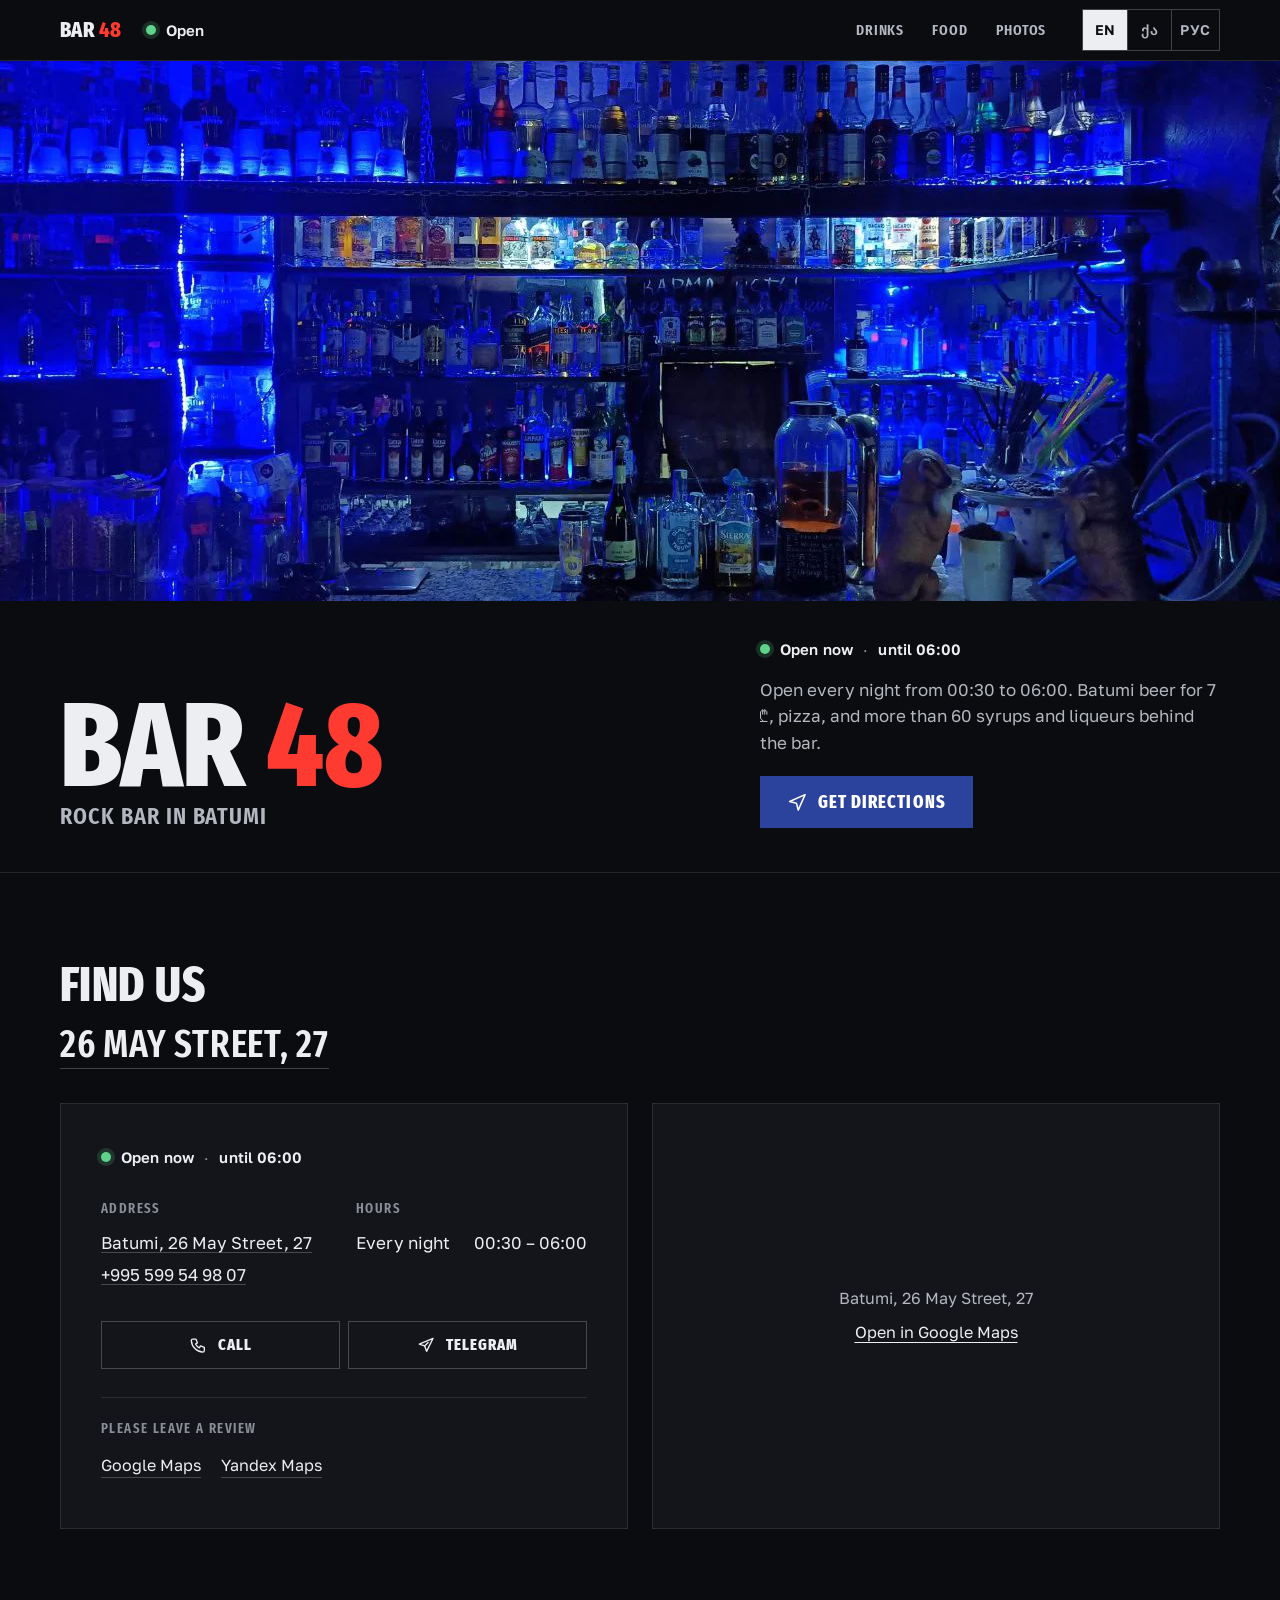
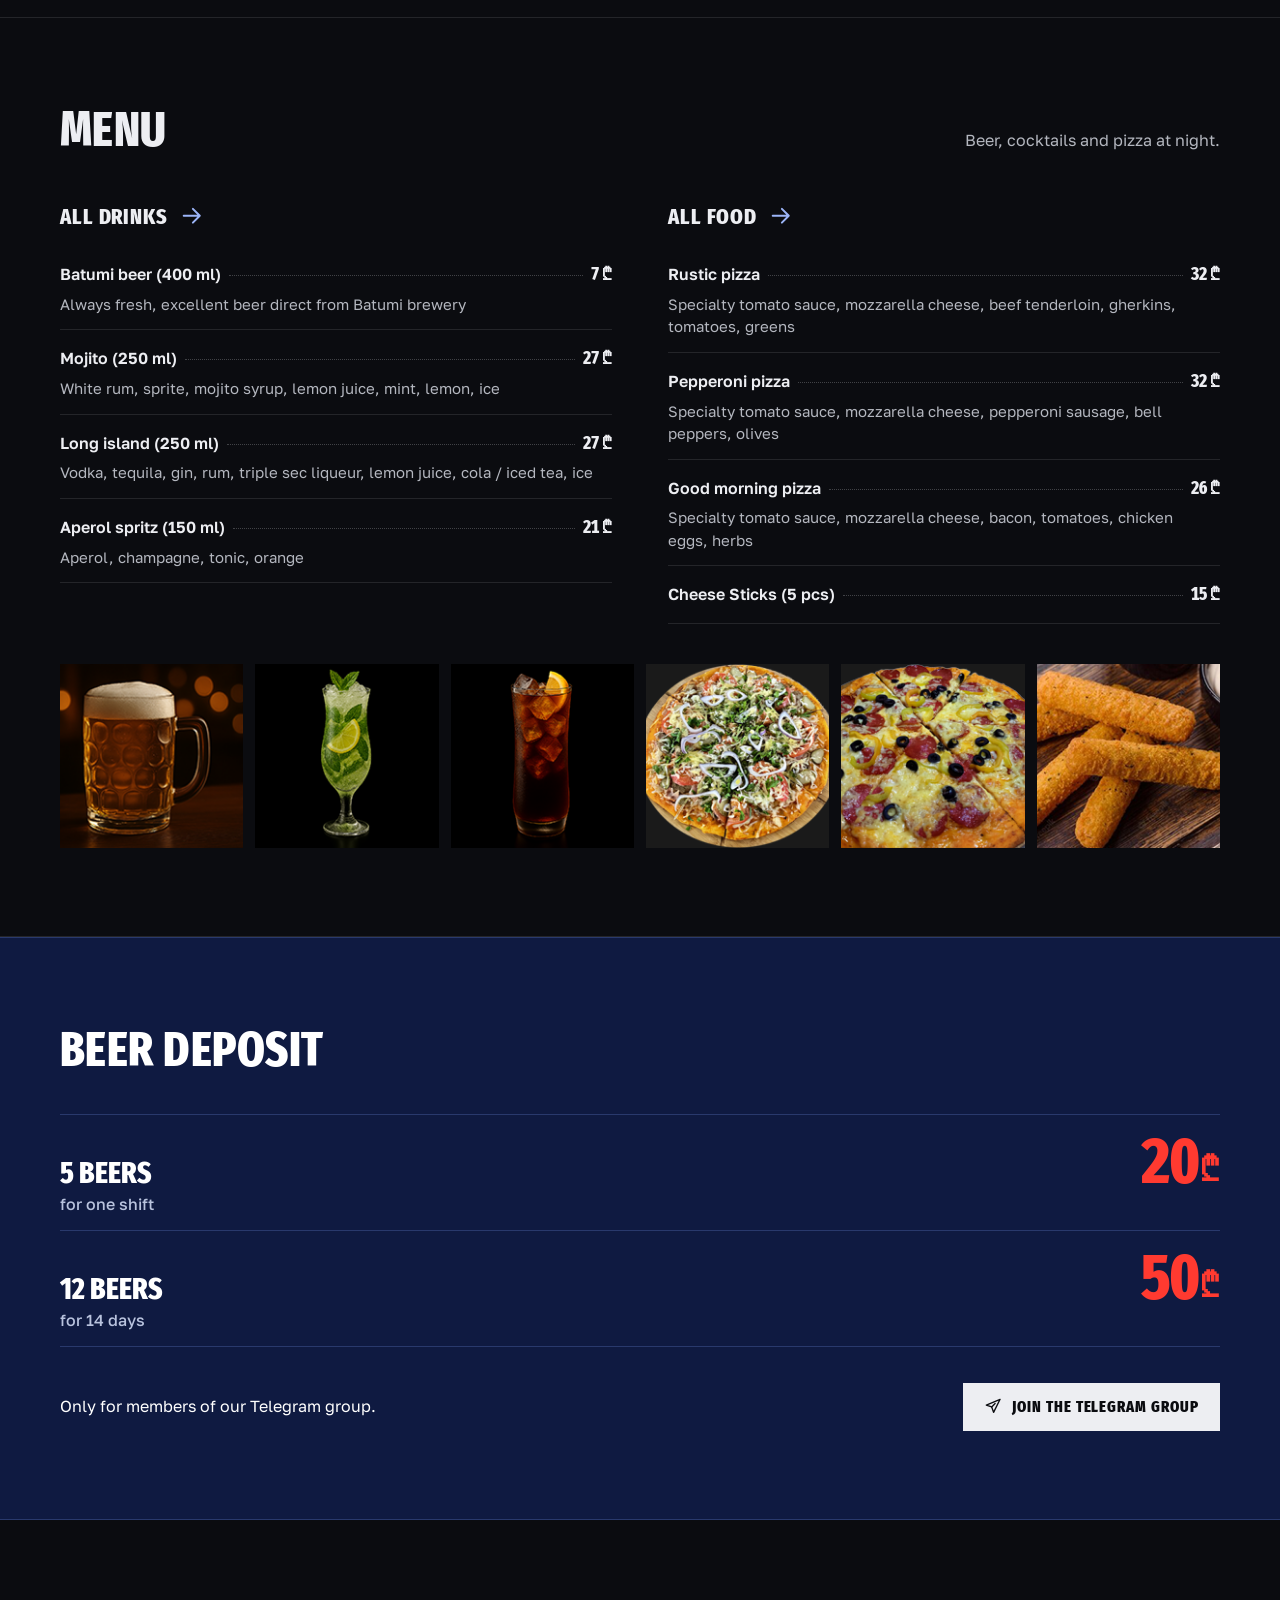
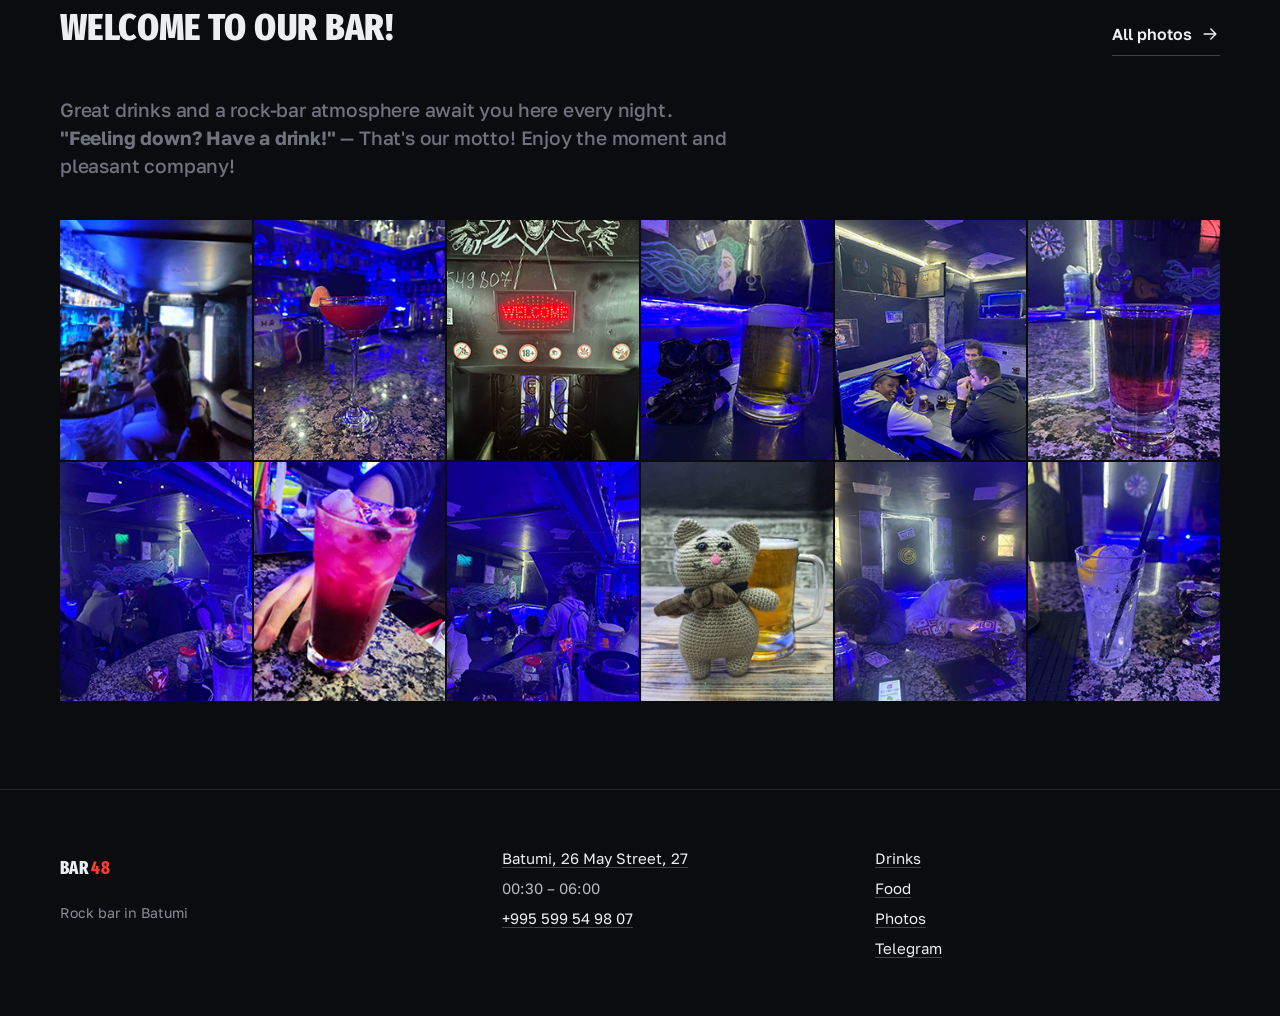
==== commit 44031526: "update" ====
--- a/index.html
+++ b/index.html
@@ -16,7 +16,7 @@
 <meta property="og:image" content="https://bar48.ge/images/bar.jpg">
 <link rel="preload" href="/assets/fonts/fira-sans-extra-condensed-latin-800.woff2" as="font" type="font/woff2" crossorigin>
 <link rel="stylesheet" href="/assets/css/fonts.css?v=4ae0344a">
-<link rel="stylesheet" href="/assets/css/site.css?v=a6abf545">
+<link rel="stylesheet" href="/assets/css/site.css?v=0eba7af9">
 <script type="application/ld+json">{"@context": "https://schema.org", "@type": "BarOrPub", "name": "Bar 48", "url": "https://bar48.ge/", "image": "https://bar48.ge/images/bar.jpg", "telephone": "+995599549807", "address": {"@type": "PostalAddress", "streetAddress": "26 May Street, 27", "addressLocality": "Batumi", "addressCountry": "GE"}, "geo": {"@type": "GeoCoordinates", "latitude": 41.6474543, "longitude": 41.6323109}, "hasMap": "https://www.google.com/maps/place/Bar+48/@41.6472818,41.6299166,17z/data=!4m6!3m5!1s0x4067877c6534400d:0x36e22db643766849!8m2!3d41.6474543!4d41.6323109!16s%2Fg%2F11rvh7wrxh", "sameAs": ["https://t.me/BAR48_Batumi"], "servesCuisine": "Pizza", "priceRange": "₾"}</script>
 <script async src="https://www.googletagmanager.com/gtag/js?id=G-WJXPF8V3XT"></script>
 <script>
@@ -141,8 +141,8 @@
   <div class="wrap">
     <h2 id="deposit-title" data-i18n="depTitle">Beer deposit</h2>
     <dl class="deals">
-      <div><dt><span data-i18n="dep5">5 beers</span> <span class="deal-note" data-i18n="dep5note">for one shift</span></dt><dd>20 ₾</dd></div>
-      <div><dt><span data-i18n="dep12">12 beers</span> <span class="deal-note" data-i18n="dep12note">for 14 days</span></dt><dd>50 ₾</dd></div>
+      <div><dt><span data-i18n="dep5">5 beers</span> <span class="deal-note" data-i18n="dep5note">for one shift</span></dt><dd>20<span class="cur">₾</span></dd></div>
+      <div><dt><span data-i18n="dep12">12 beers</span> <span class="deal-note" data-i18n="dep12note">for 14 days</span></dt><dd>50<span class="cur">₾</span></dd></div>
     </dl>
     <div class="band-foot">
       <p data-i18n="depNote">Only for members of our Telegram group.</p>
@@ -193,7 +193,6 @@
       <li><a href="https://t.me/BAR48_Batumi" target="_blank" rel="noopener">Telegram</a></li>
     </ul>
   </div>
-  <div class="wrap"><p class="footer-name" aria-hidden="true">Bar <span class="num">48</span></p></div>
 </footer>
 <nav class="dock" aria-label="Quick actions">
   <a href="https://www.google.com/maps/dir/?api=1&amp;destination=41.6474543%2C41.6323109" target="_blank" rel="noopener"><svg class="icon" viewBox="0 0 24 24" aria-hidden="true"><path d="M3 11 21 3l-8 18-2-8-8-2z"/></svg><span data-i18n="getdirections">Get Directions</span></a>
--- a/assets/css/site.css
+++ b/assets/css/site.css
@@ -14,6 +14,7 @@
   --blue: #2b439d;         /* backbar blue as a fill (button, dock); white on it 8.8:1 */
   --blue-hover: #3651b0;   /* white 7.1:1 */
   --blue-ink: #9cb5f8;     /* the ice blue of the lit bottles, as text on the ground (9.7:1) */
+  --red: #ff3a30;          /* the red of the WELCOME LED sign; small marks only, never a fill (5.4:1 on ground, 4.9:1 on band) */
   --band: #0f1a41;         /* deep navy for the one brand band; white 16.9:1 */
   --band-line: #29396c;
   --open: #5fd38a;
@@ -47,7 +48,7 @@
   background: var(--bg);
   color: var(--text);
   font-family: var(--font-body);
-  font-size: 1.0625rem;
+  font-size: 1rem;
   line-height: 1.6;
   -webkit-font-smoothing: antialiased;
   text-rendering: optimizeLegibility;
@@ -150,8 +151,8 @@
   min-height: 44px;
 }
 
-.brand { font-size: 1.625rem; letter-spacing: 0.02em; }
-.brand .num { color: var(--blue-ink); }
+.brand { font-size: 1.375rem; letter-spacing: 0.02em; }
+.brand .num { color: var(--red); }
 
 .nav {
   display: flex;
@@ -166,7 +167,7 @@
   padding: 0 12px;
   font-family: var(--font-display);
   font-weight: 600;
-  font-size: 1.0625rem;
+  font-size: 0.9375rem;
   letter-spacing: 0.06em;
   text-transform: uppercase;
   text-decoration: none;
@@ -219,7 +220,7 @@
     min-height: 44px;
     font-family: var(--font-display);
     font-weight: 600;
-    font-size: 1.0625rem;
+    font-size: 0.9375rem;
     letter-spacing: 0.06em;
     text-transform: uppercase;
     text-decoration: none;
@@ -266,14 +267,14 @@
   align-items: center;
   justify-content: center;
   gap: 10px;
-  min-height: 52px;
-  padding: 0 22px;
+  min-height: 48px;
+  padding: 0 20px;
   border: 1px solid var(--line-strong);
   background: transparent;
   color: var(--text);
   font-family: var(--font-display);
   font-weight: 800;
-  font-size: 1.125rem;
+  font-size: 1rem;
   letter-spacing: 0.06em;
   text-transform: uppercase;
   text-decoration: none;
@@ -311,21 +312,21 @@
 .hero h1 { display: grid; gap: 10px; }
 .h1-name {
   display: block;
-  font-size: clamp(4.5rem, 22vw, 11rem);
+  font-size: clamp(4rem, 18vw, 7.5rem);
   line-height: 0.8;
   letter-spacing: 0;
 }
-.h1-name .num { color: var(--blue-ink); }
+.h1-name .num { color: var(--red); }
 .h1-kind {
   display: block;
   font-weight: 600;
-  font-size: clamp(1.375rem, 2.4vw, 2rem);
+  font-size: clamp(1.125rem, 2vw, 1.5rem);
   letter-spacing: 0.04em;
   color: var(--text-2);
 }
 
 .hero-side { display: grid; gap: 16px; justify-items: start; }
-.hero-lead { color: var(--text-2); font-size: 1.125rem; line-height: 1.55; max-width: 32em; }
+.hero-lead { color: var(--text-2); font-size: 1.0625rem; line-height: 1.55; max-width: 32em; }
 .hero-actions { width: 100%; margin-top: 4px; }
 .hero-actions .btn { width: 100%; }
 
@@ -340,7 +341,7 @@
   .hero-actions .btn { width: auto; }
 }
 
-.btn-xl { min-height: 60px; padding: 0 30px; font-size: 1.3125rem; }
+.btn-xl { min-height: 52px; padding: 0 26px; font-size: 1.125rem; }
 
 /* Entrance: once, on load */
 .hero[data-enter] .hero-photo img { animation: settle 1.4s var(--ease-out) both; }
@@ -352,13 +353,13 @@
 
 /* ---------- Sections: one idea a screen ---------- */
 
-.section { padding-block: 64px; border-bottom: 1px solid var(--line); }
+.section { padding-block: 56px; border-bottom: 1px solid var(--line); }
 @media (min-width: 900px) {
-  .section { padding-block: 104px; }
-  #visit, #menu, #deposit, #bar { min-height: min(calc(100svh - var(--header-h)), 900px); }
-}
-
-.section h2 { font-size: clamp(2.5rem, 6vw, 4.5rem); }
+  .section { padding-block: 88px; }
+}
+
+.section h2 { font-size: clamp(2.125rem, 4vw, 3rem); }
+#bar h2 { font-size: clamp(1.75rem, 3vw, 2.375rem); }
 
 .head-row {
   display: flex;
@@ -366,9 +367,9 @@
   align-items: baseline;
   justify-content: space-between;
   gap: 12px 32px;
-  margin-bottom: 48px;
-}
-.head-row p { color: var(--text-2); font-size: 1.0625rem; }
+  margin-bottom: 40px;
+}
+.head-row p { color: var(--text-2); font-size: 1rem; }
 
 .t-label {
   font-family: var(--font-display);
@@ -383,18 +384,21 @@
 /* ---------- Visit ---------- */
 
 .type-moment {
-  margin: 20px 0 48px;
-  font-family: var(--font-display);
-  font-weight: 800;
-  font-size: clamp(3rem, 9vw, 8rem);
-  line-height: 0.9;
+  margin: 16px 0 40px;
+  font-family: var(--font-display);
+  font-weight: 600;
+  font-size: clamp(1.625rem, 3.2vw, 2.375rem);
+  line-height: 1;
+  letter-spacing: 0.02em;
+  color: var(--text-2);
   text-transform: uppercase;
   text-wrap: balance;
 }
 .type-moment a {
   text-decoration: none;
-  --draw-h: 4px;
-  --draw-c: var(--blue);
+  --draw-h: 3px;
+  --draw-c: var(--red);
+  color: var(--text);
   padding-bottom: 0.04em;
 }
 :lang(ka) .type-moment { font-stretch: 75%; }
@@ -411,9 +415,9 @@
 .visit-top { margin-bottom: 28px; }
 .visit-cols { display: grid; gap: 28px; }
 @media (min-width: 600px) { .visit-cols { grid-template-columns: 1fr 1fr; gap: 24px; } }
-.visit-big { font-size: 1.1875rem; line-height: 1.55; }
+.visit-big { font-size: 1.0625rem; line-height: 1.55; }
 .visit-big + .visit-big { margin-top: 6px; }
-.hours { margin: 0; display: flex; justify-content: space-between; gap: 16px; font-size: 1.1875rem; line-height: 1.55; }
+.hours { margin: 0; display: flex; justify-content: space-between; gap: 16px; font-size: 1.0625rem; line-height: 1.55; }
 .hours { flex-wrap: wrap; column-gap: 24px; }
 .hours dt, .hours dd { white-space: nowrap; }
 .hours dd { margin: 0; font-variant-numeric: tabular-nums; }
@@ -490,7 +494,7 @@
 .item-name {
   font-family: var(--font-body);
   font-weight: 600;
-  font-size: 1.0625rem;
+  font-size: 1rem;
   line-height: 1.35;
   text-transform: none;
   letter-spacing: 0;
@@ -507,7 +511,7 @@
   order: 3;
   font-family: var(--font-display);
   font-weight: 800;
-  font-size: 1.25rem;
+  font-size: 1.125rem;
   letter-spacing: 0.02em;
   white-space: nowrap;
   font-variant-numeric: tabular-nums;
@@ -517,7 +521,7 @@
 .item-line:has(.item-price:empty)::after { display: none; }
 .item-desc {
   margin-top: 4px;
-  font-size: 0.9375rem;
+  font-size: 0.875rem;
   line-height: 1.5;
   color: var(--text-2);
 }
@@ -546,7 +550,7 @@
   margin-bottom: 8px;
   font-family: var(--font-display);
   font-weight: 800;
-  font-size: 1.625rem;
+  font-size: 1.375rem;
   letter-spacing: 0.04em;
   text-transform: uppercase;
   text-decoration: none;
@@ -554,13 +558,13 @@
 .group-label .icon { color: var(--blue-ink); }
 
 .rows .item { border-top: 0; border-bottom: 1px solid var(--line); padding-block: 14px; }
-.rows .item-desc { font-size: 1rem; }
+.rows .item-desc { font-size: 0.9375rem; }
 
 .strip {
   display: grid;
   grid-template-columns: repeat(3, minmax(0, 1fr));
   gap: 8px;
-  margin-top: 48px;
+  margin-top: 40px;
 }
 @media (min-width: 900px) { .strip { grid-template-columns: repeat(6, minmax(0, 1fr)); gap: 12px; } }
 .strip img { width: 100%; aspect-ratio: 1; object-fit: cover; background: var(--bg-raised); }
@@ -591,7 +595,7 @@
 .deals dt {
   font-family: var(--font-display);
   font-weight: 800;
-  font-size: clamp(1.75rem, 4vw, 3rem);
+  font-size: clamp(1.375rem, 2.4vw, 1.875rem);
   line-height: 1;
   text-transform: uppercase;
 }
@@ -600,7 +604,7 @@
   margin-top: 8px;
   font-family: var(--font-body);
   font-weight: 500;
-  font-size: 1.0625rem;
+  font-size: 1rem;
   text-transform: none;
   color: #b9c3de;          /* tinted from the band, 10:1 */
 }
@@ -608,11 +612,12 @@
   margin: 0;
   font-family: var(--font-display);
   font-weight: 800;
-  font-size: clamp(4rem, 11vw, 9.5rem);
-  line-height: 0.85;
+  font-size: clamp(2.5rem, 5vw, 4rem);
+  line-height: 0.9;
   font-variant-numeric: tabular-nums;
-  color: var(--blue-ink);
-}
+  color: var(--red);
+}
+.deals dd .cur { font-size: 0.55em; margin-left: 0.08em; vertical-align: 0.05em; }
 .band-foot {
   margin-top: 36px;
   display: flex;
@@ -620,7 +625,7 @@
   align-items: center;
   justify-content: space-between;
   gap: 16px 32px;
-  font-size: 1.125rem;
+  font-size: 1rem;
 }
 .btn-inverse { background: #edeef2; border-color: #edeef2; color: #0b0c10; }
 .btn-inverse:hover { background: #fff; border-color: #fff; }
@@ -637,10 +642,10 @@
 }
 
 .statement {
-  max-width: 30em;
-  margin-bottom: 48px;
-  font-size: clamp(1.5rem, 2.9vw, 2.5rem);
-  line-height: 1.25;
+  max-width: 36em;
+  margin-bottom: 40px;
+  font-size: clamp(1.125rem, 1.5vw, 1.375rem);
+  line-height: 1.45;
   font-weight: 500;
   letter-spacing: -0.01em;
 }
@@ -648,7 +653,9 @@
 .statement .w { transition: color 0.25s; }
 .statement.wh .w { color: #6f737d; }
 .statement.wh .w.on { color: var(--text); }
-.statement.wh b .w.on { color: var(--blue-ink); }
+.statement b { color: var(--red); }
+.statement.wh b .w { color: #6f737d; }
+.statement.wh b .w.on { color: var(--red); }
 
 .wall {
   display: grid;
@@ -711,7 +718,7 @@
 /* ---------- Menu pages ---------- */
 
 .page-head { padding-block: 40px 0; }
-.page-head h1 { font-size: clamp(3.5rem, 15vw, 6rem); line-height: 0.9; }
+.page-head h1 { font-size: clamp(3rem, 13vw, 5rem); line-height: 0.9; }
 .page-head .status { margin-top: 16px; color: var(--text-2); }
 
 .chips {
@@ -741,7 +748,7 @@
   border: 1px solid var(--line-strong);
   font-family: var(--font-display);
   font-weight: 600;
-  font-size: 1.0625rem;
+  font-size: 0.9375rem;
   letter-spacing: 0.06em;
   text-transform: uppercase;
   text-decoration: none;
@@ -753,7 +760,7 @@
 
 .menu-section { padding-block: 44px 8px; scroll-margin-top: 120px; }
 @media (min-width: 760px) { .menu-section { scroll-margin-top: 132px; } }
-.menu-section h2 { font-size: clamp(2.25rem, 9vw, 3.5rem); margin-bottom: 16px; }
+.menu-section h2 { font-size: clamp(2rem, 8vw, 2.75rem); margin-bottom: 16px; }
 .menu-section .items { display: grid; gap: 0 56px; }
 @media (min-width: 960px) { .menu-section .items { grid-template-columns: 1fr 1fr; } }
 
@@ -770,8 +777,8 @@
 /* ---------- 404 ---------- */
 
 .lost { padding-block: 64px 96px; display: grid; gap: 24px; justify-items: start; }
-.lost h1 { font-size: clamp(6rem, 30vw, 11rem); line-height: 0.8; color: var(--blue-ink); }
-.lost p { font-size: 1.25rem; color: var(--text-2); }
+.lost h1 { font-size: clamp(5rem, 26vw, 7rem); line-height: 0.8; color: var(--red); }
+.lost p { font-size: 1.125rem; color: var(--text-2); }
 
 /* ---------- Footer ---------- */
 
@@ -787,20 +794,6 @@
 .site-footer a { color: var(--text); }
 .site-footer .brand { font-size: 1.125rem; }
 .fine { color: var(--text-3); font-size: 0.875rem; margin-top: 12px; }
-.site-footer .wrap:has(> .footer-name) { display: block; }
-.footer-name {
-  margin-top: 48px;
-  font-family: var(--font-display);
-  font-weight: 800;
-  font-size: min(12vw, 11rem);
-  line-height: 0.8;
-  letter-spacing: 0;
-  text-transform: uppercase;
-  color: var(--text);
-  white-space: nowrap;
-  user-select: none;
-}
-.footer-name .num { color: var(--blue-ink); }
 
 /* ---------- Mobile action bar ---------- */
 
